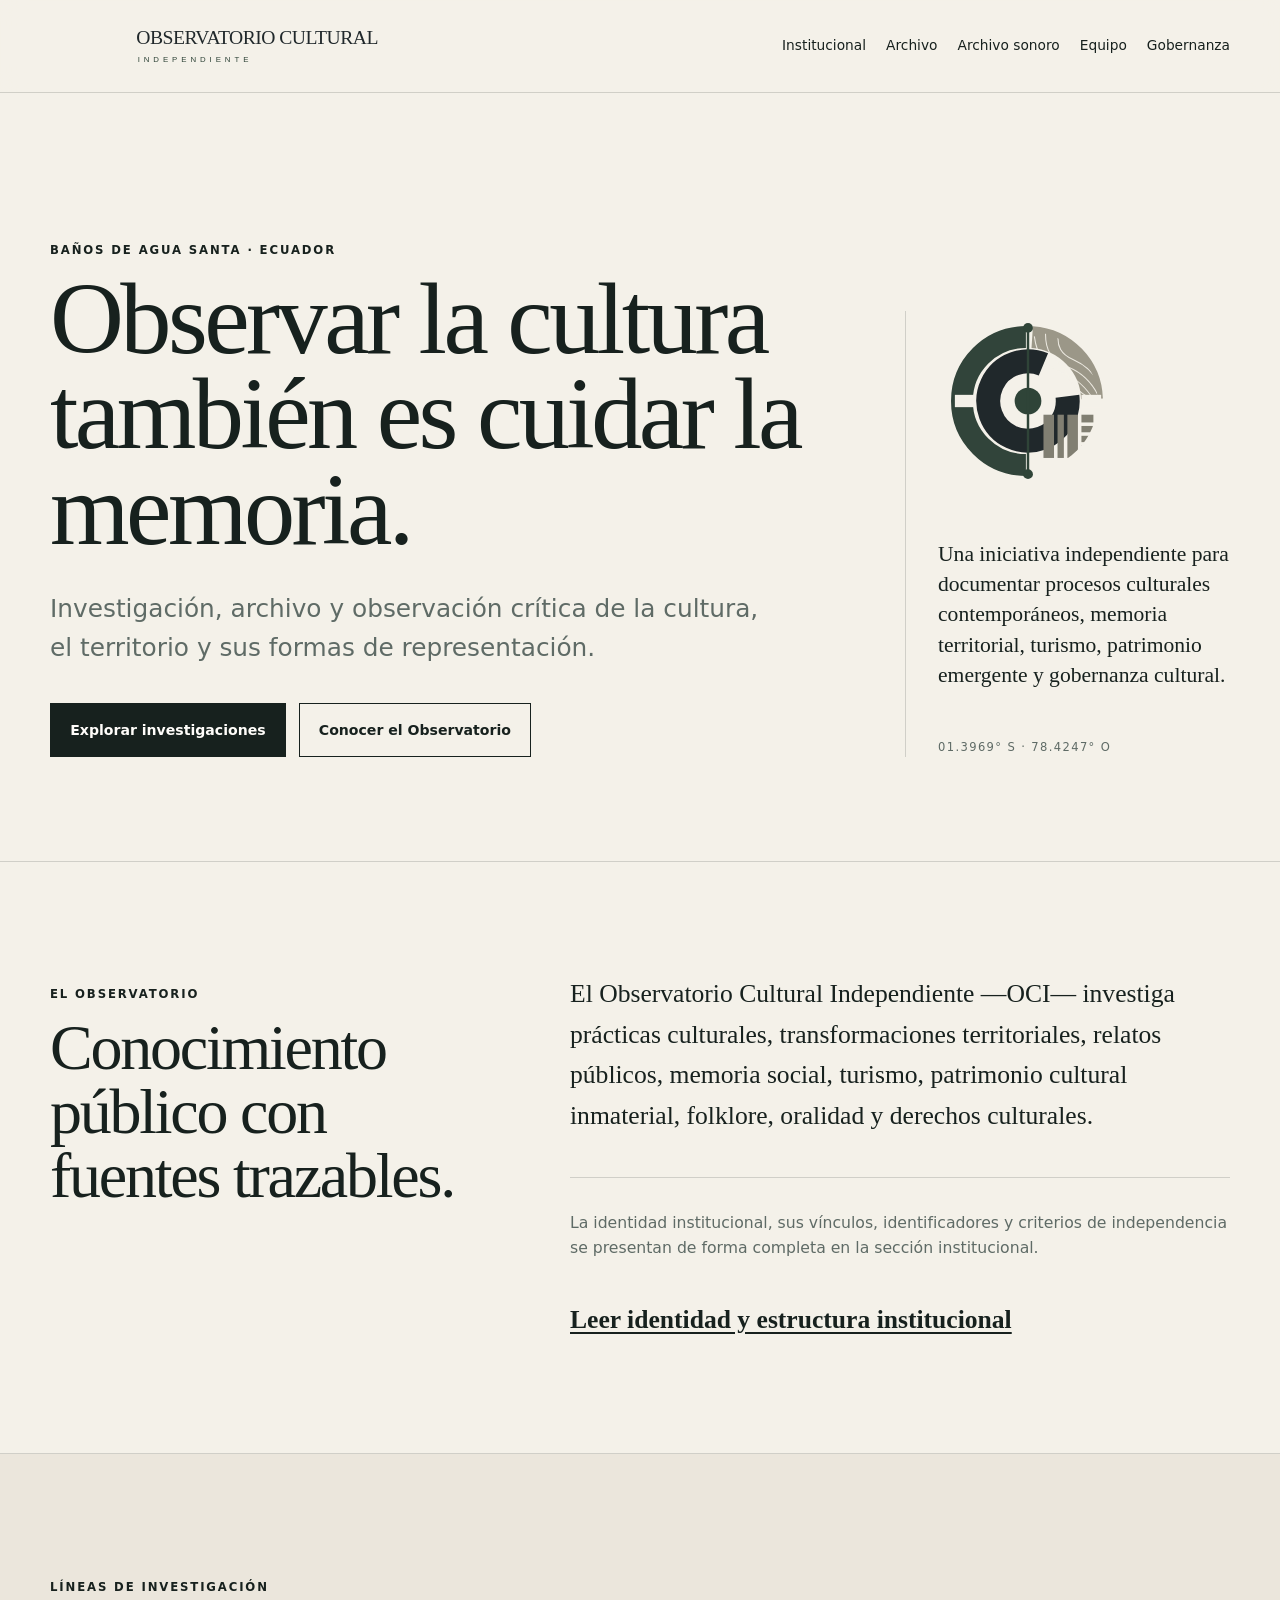
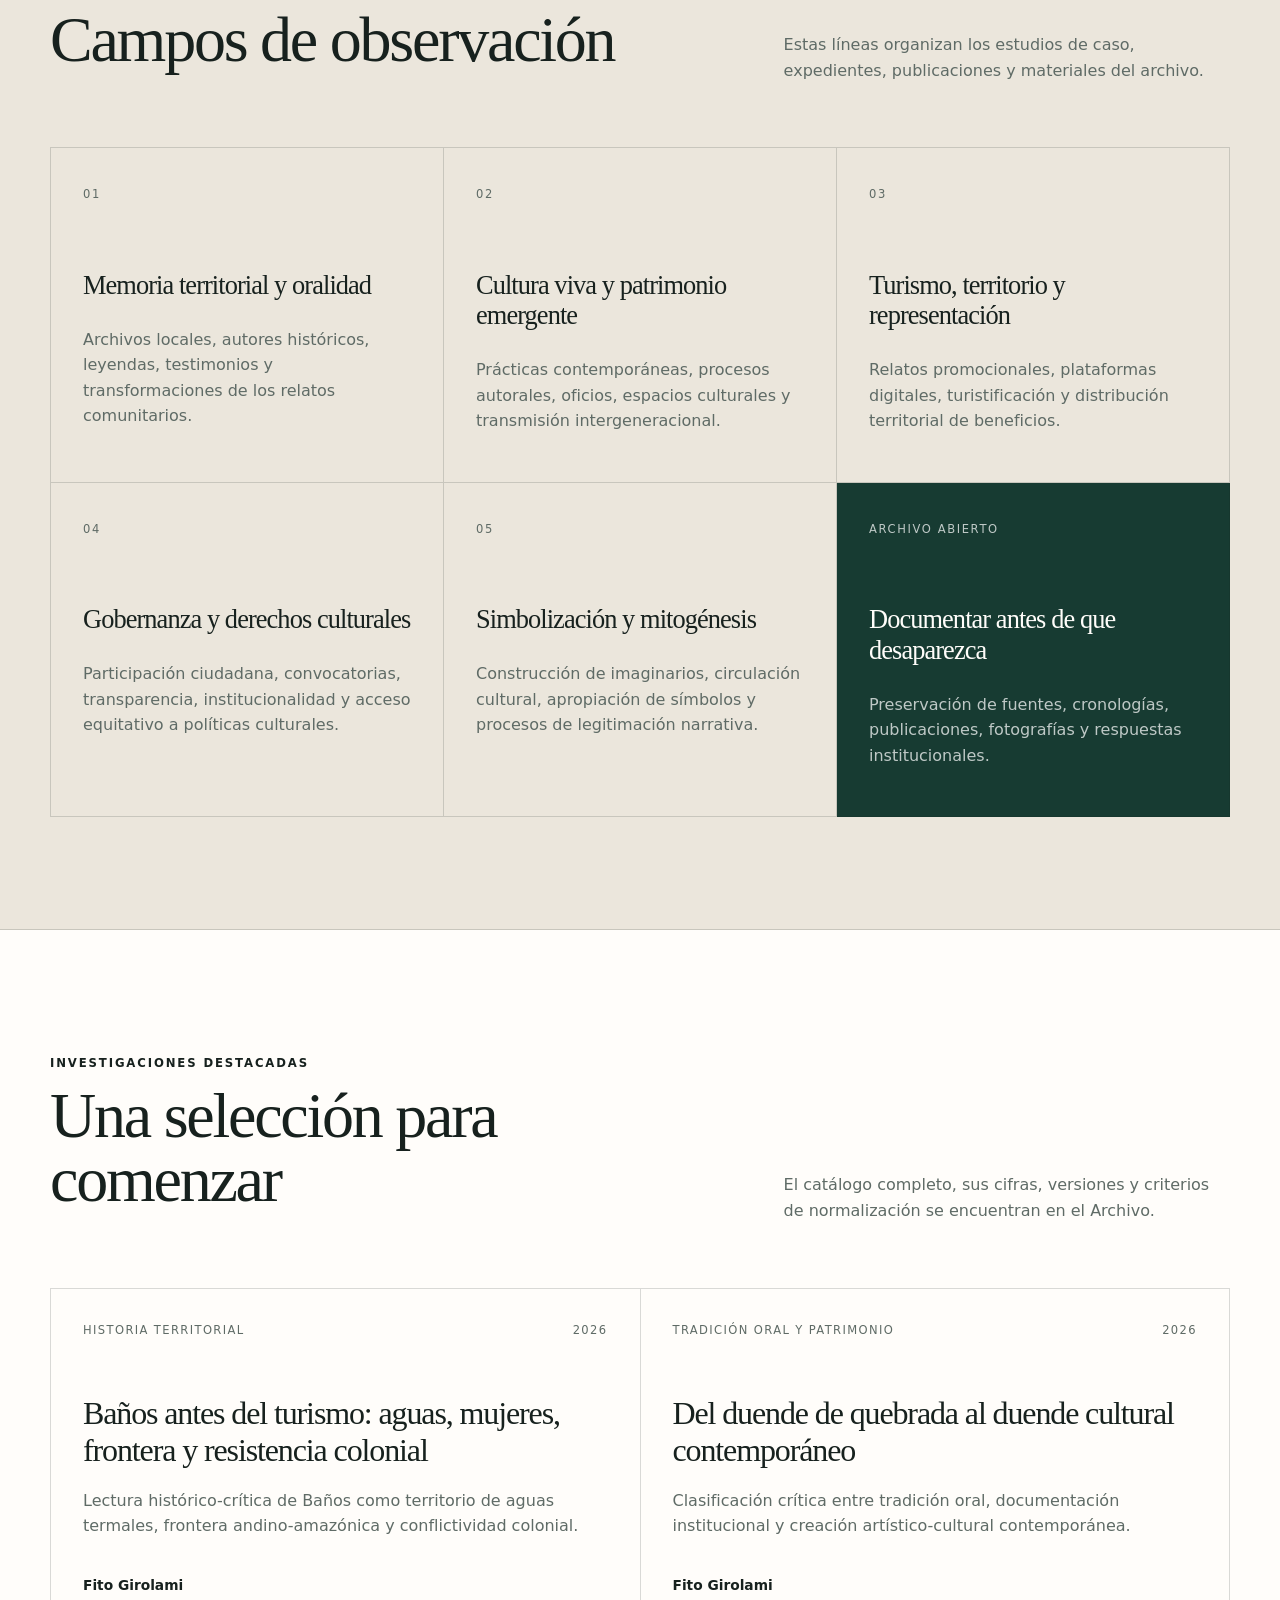
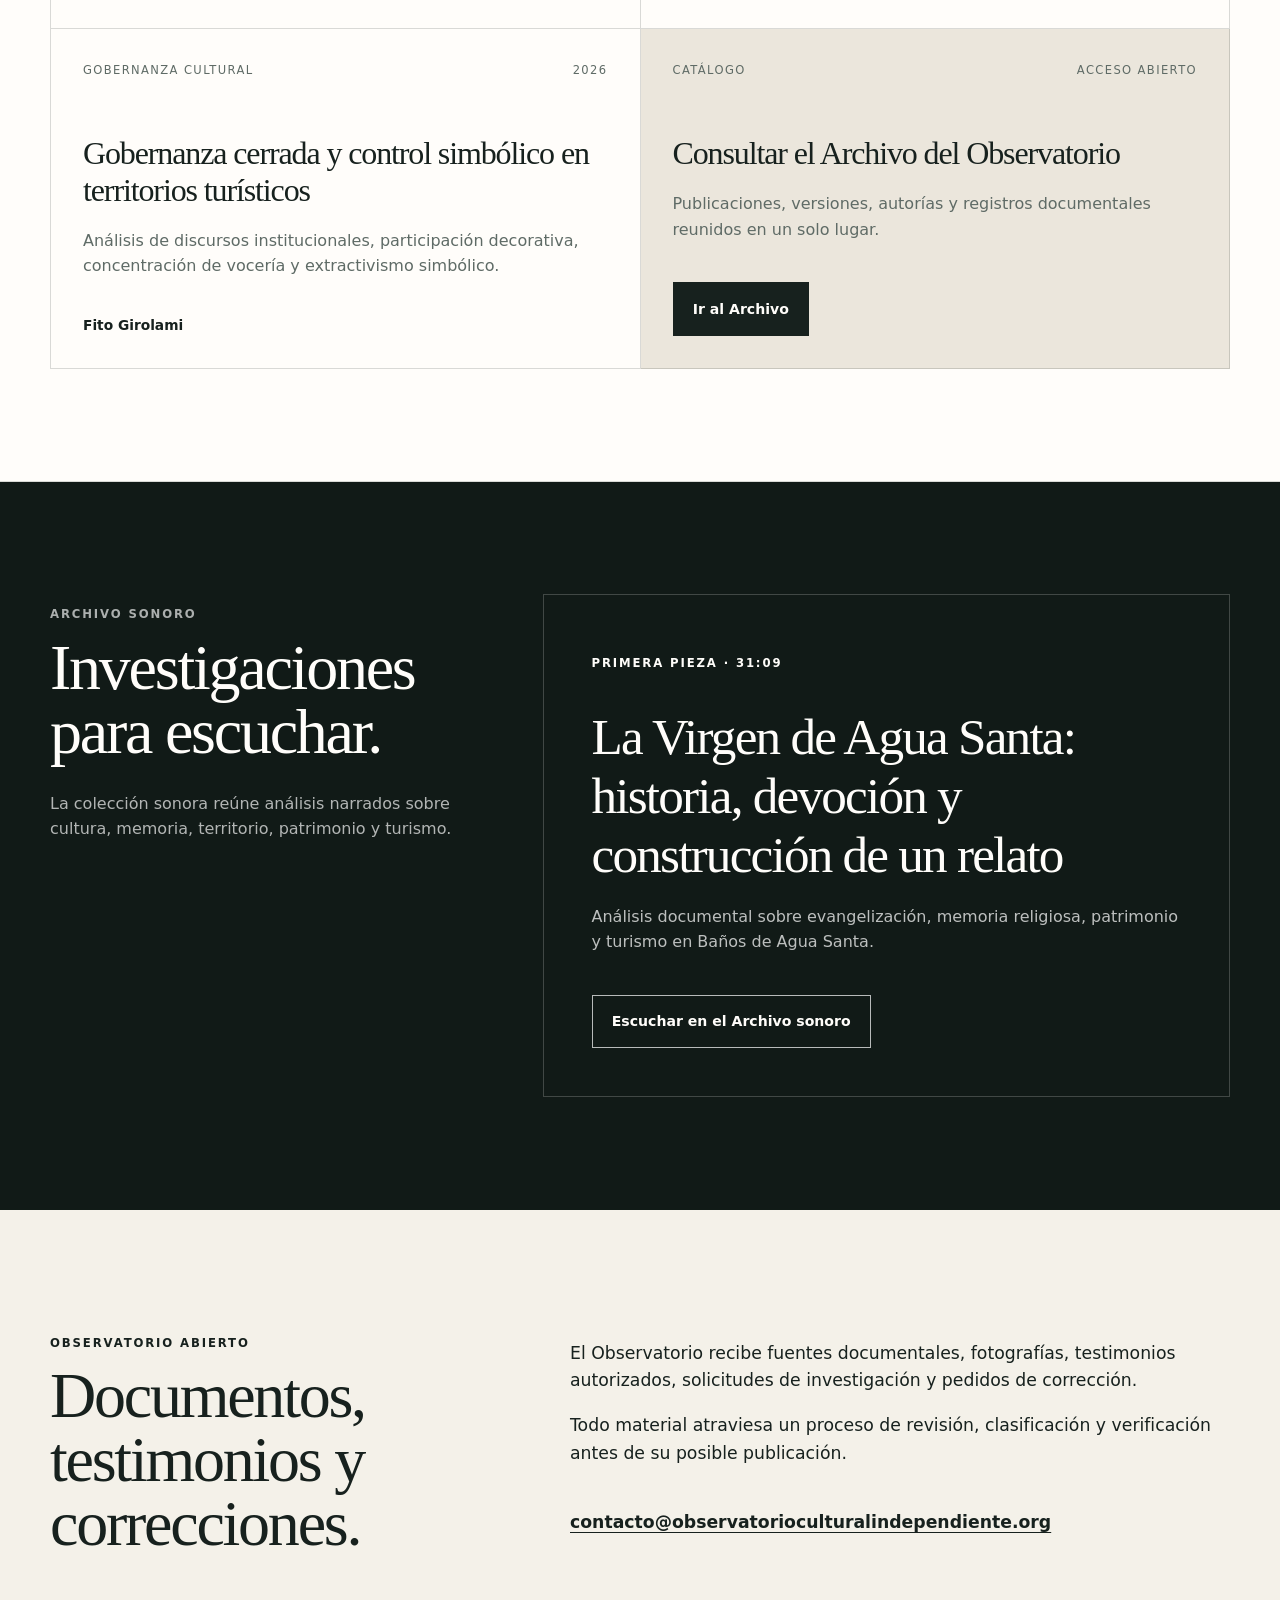
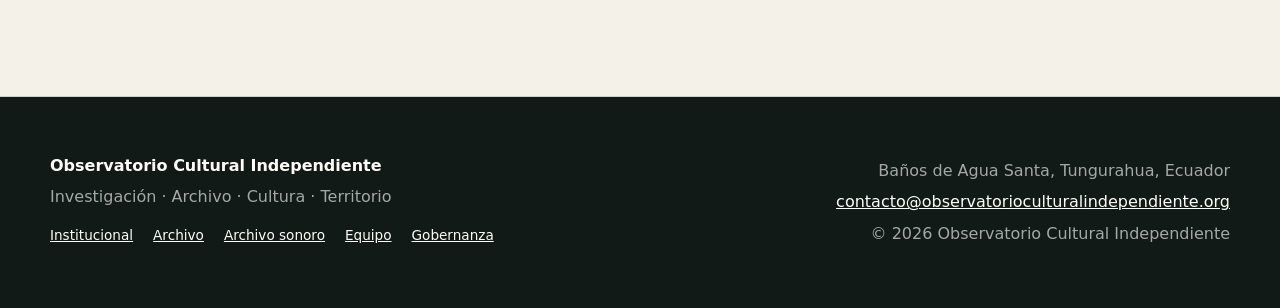
==== index.html @ 6499877e "Integrar gobernanza en la navegación" ====
<!doctype html>
<html lang="es">
<head>
  <meta charset="utf-8">
  <meta name="viewport" content="width=device-width, initial-scale=1">
  <meta name="description" content="Observatorio Cultural Independiente: investigación, archivo y análisis crítico sobre cultura, territorio, memoria, turismo y gobernanza desde Baños de Agua Santa, Ecuador.">
  <meta name="author" content="Observatorio Cultural Independiente">
  <meta name="theme-color" content="#173b32">
  <meta property="og:type" content="website">
  <meta property="og:title" content="Observatorio Cultural Independiente">
  <meta property="og:description" content="Investigación, archivo y observación crítica de la cultura, el territorio y sus formas de representación.">
  <meta property="og:url" content="https://observatorioculturalindependiente.org/">
  <link rel="canonical" href="https://observatorioculturalindependiente.org/">
  <link rel="icon" href="assets/isotipo-oci.svg" type="image/svg+xml">
  <link rel="manifest" href="site.webmanifest">
  <link rel="stylesheet" href="styles.css">
  <title>Observatorio Cultural Independiente</title>
</head>
<body>
  <a class="skip-link" href="#contenido">Saltar al contenido</a>

  <header class="site-header">
    <div class="container header-inner">
      <a class="brand" href="index.html" aria-label="Inicio del Observatorio Cultural Independiente">
        <img class="brand-lockup" src="assets/imagotipo-oci.svg" alt="Observatorio Cultural Independiente">
      </a>
      <button class="nav-toggle" type="button" aria-expanded="false" aria-controls="navegacion">Menú</button>
      <nav class="site-nav" id="navegacion" aria-label="Navegación principal">
        <a href="institucional.html">Institucional</a>
        <a href="archivo.html">Archivo</a>
        <a href="archivo-sonoro.html">Archivo sonoro</a>
        <a href="equipo.html">Equipo</a>
        <a href="gobernanza.html">Gobernanza</a>
      </nav>
    </div>
  </header>

  <main id="contenido">
    <section class="hero" id="inicio">
      <div class="container hero-grid">
        <div class="hero-copy">
          <p class="eyebrow">Baños de Agua Santa · Ecuador</p>
          <h1>Observar la cultura también es cuidar la memoria.</h1>
          <p class="hero-lead">Investigación, archivo y observación crítica de la cultura, el territorio y sus formas de representación.</p>
          <div class="hero-actions">
            <a class="button button-primary" href="archivo.html">Explorar investigaciones</a>
            <a class="button button-secondary" href="institucional.html">Conocer el Observatorio</a>
          </div>
        </div>
        <aside class="hero-panel" aria-label="Declaración institucional">
          <img class="hero-symbol" src="assets/isotipo-oci.svg" alt="" aria-hidden="true">
          <p>Una iniciativa independiente para documentar procesos culturales contemporáneos, memoria territorial, turismo, patrimonio emergente y gobernanza cultural.</p>
          <div class="coordinate">01.3969° S · 78.4247° O</div>
        </aside>
      </div>
    </section>

    <section class="section statement" id="observatorio">
      <div class="container statement-grid">
        <div>
          <p class="section-label">El Observatorio</p>
          <h2>Conocimiento público con fuentes trazables.</h2>
        </div>
        <div class="prose-large">
          <p>El Observatorio Cultural Independiente —OCI— investiga prácticas culturales, transformaciones territoriales, relatos públicos, memoria social, turismo, patrimonio cultural inmaterial, folklore, oralidad y derechos culturales.</p>
          <p class="institutional-note">La identidad institucional, sus vínculos, identificadores y criterios de independencia se presentan de forma completa en la sección institucional.</p>
          <a class="text-link" href="institucional.html">Leer identidad y estructura institucional</a>
        </div>
      </div>
    </section>

    <section class="section section-tinted" id="lineas">
      <div class="container">
        <div class="section-heading">
          <div><p class="section-label">Líneas de investigación</p><h2>Campos de observación</h2></div>
          <p>Estas líneas organizan los estudios de caso, expedientes, publicaciones y materiales del archivo.</p>
        </div>
        <div class="research-grid">
          <article class="research-card"><span>01</span><h3>Memoria territorial y oralidad</h3><p>Archivos locales, autores históricos, leyendas, testimonios y transformaciones de los relatos comunitarios.</p></article>
          <article class="research-card"><span>02</span><h3>Cultura viva y patrimonio emergente</h3><p>Prácticas contemporáneas, procesos autorales, oficios, espacios culturales y transmisión intergeneracional.</p></article>
          <article class="research-card"><span>03</span><h3>Turismo, territorio y representación</h3><p>Relatos promocionales, plataformas digitales, turistificación y distribución territorial de beneficios.</p></article>
          <article class="research-card"><span>04</span><h3>Gobernanza y derechos culturales</h3><p>Participación ciudadana, convocatorias, transparencia, institucionalidad y acceso equitativo a políticas culturales.</p></article>
          <article class="research-card"><span>05</span><h3>Simbolización y mitogénesis</h3><p>Construcción de imaginarios, circulación cultural, apropiación de símbolos y procesos de legitimación narrativa.</p></article>
          <article class="research-card research-card-accent"><span>Archivo abierto</span><h3>Documentar antes de que desaparezca</h3><p>Preservación de fuentes, cronologías, publicaciones, fotografías y respuestas institucionales.</p></article>
        </div>
      </div>
    </section>

    <section class="section publications" id="destacadas">
      <div class="container">
        <div class="section-heading">
          <div><p class="section-label">Investigaciones destacadas</p><h2>Una selección para comenzar</h2></div>
          <p>El catálogo completo, sus cifras, versiones y criterios de normalización se encuentran en el Archivo.</p>
        </div>
        <div class="publication-grid">
          <article class="publication-card"><div class="publication-meta"><span>Historia territorial</span><time datetime="2026-06-27">2026</time></div><h3>Baños antes del turismo: aguas, mujeres, frontera y resistencia colonial</h3><p>Lectura histórico-crítica de Baños como territorio de aguas termales, frontera andino-amazónica y conflictividad colonial.</p><div class="publication-authors">Fito Girolami</div></article>
          <article class="publication-card"><div class="publication-meta"><span>Tradición oral y patrimonio</span><time datetime="2026-06-26">2026</time></div><h3>Del duende de quebrada al duende cultural contemporáneo</h3><p>Clasificación crítica entre tradición oral, documentación institucional y creación artístico-cultural contemporánea.</p><div class="publication-authors">Fito Girolami</div></article>
          <article class="publication-card"><div class="publication-meta"><span>Gobernanza cultural</span><time datetime="2026-06-04">2026</time></div><h3>Gobernanza cerrada y control simbólico en territorios turísticos</h3><p>Análisis de discursos institucionales, participación decorativa, concentración de vocería y extractivismo simbólico.</p><div class="publication-authors">Fito Girolami</div></article>
          <article class="publication-card publication-card-link"><div class="publication-meta"><span>Catálogo</span><span>Acceso abierto</span></div><h3>Consultar el Archivo del Observatorio</h3><p>Publicaciones, versiones, autorías y registros documentales reunidos en un solo lugar.</p><a class="button button-primary" href="archivo.html">Ir al Archivo</a></article>
        </div>
      </div>
    </section>

    <section class="section audio-preview" id="archivo-sonoro">
      <div class="container audio-preview-grid">
        <div>
          <p class="section-label section-label-light">Archivo sonoro</p>
          <h2>Investigaciones para escuchar.</h2>
          <p>La colección sonora reúne análisis narrados sobre cultura, memoria, territorio, patrimonio y turismo.</p>
        </div>
        <article class="audio-preview-card">
          <p class="eyebrow">Primera pieza · 31:09</p>
          <h3>La Virgen de Agua Santa: historia, devoción y construcción de un relato</h3>
          <p>Análisis documental sobre evangelización, memoria religiosa, patrimonio y turismo en Baños de Agua Santa.</p>
          <a class="button button-light" href="archivo-sonoro.html">Escuchar en el Archivo sonoro</a>
        </article>
      </div>
    </section>

    <section class="section contact" id="contacto">
      <div class="container contact-grid">
        <div><p class="section-label">Observatorio abierto</p><h2>Documentos, testimonios y correcciones.</h2></div>
        <div class="contact-copy">
          <p>El Observatorio recibe fuentes documentales, fotografías, testimonios autorizados, solicitudes de investigación y pedidos de corrección.</p>
          <p>Todo material atraviesa un proceso de revisión, clasificación y verificación antes de su posible publicación.</p>
          <a class="text-link" href="mailto:contacto@observatorioculturalindependiente.org">contacto@observatorioculturalindependiente.org</a>
        </div>
      </div>
    </section>
  </main>

  <footer class="site-footer">
    <div class="container footer-grid">
      <div><strong>Observatorio Cultural Independiente</strong><p>Investigación · Archivo · Cultura · Territorio</p><div class="footer-links"><a href="institucional.html">Institucional</a><a href="archivo.html">Archivo</a><a href="archivo-sonoro.html">Archivo sonoro</a><a href="equipo.html">Equipo</a><a href="gobernanza.html">Gobernanza</a></div></div>
      <div><p>Baños de Agua Santa, Tungurahua, Ecuador</p><a href="mailto:contacto@observatorioculturalindependiente.org">contacto@observatorioculturalindependiente.org</a><p>© <span id="year">2026</span> Observatorio Cultural Independiente</p></div>
    </div>
  </footer>
  <script src="site.js"></script>
</body>
</html>
---- styles.css ----
:root {
  --ink: #17211e;
  --muted: #5f6b66;
  --paper: #f4f1e9;
  --paper-strong: #ebe6dc;
  --white: #fffdfa;
  --green: #173b32;
  --green-mid: #31443a;
  --green-light: #d8e4de;
  --stone: #9b9788;
  --line: rgba(23, 33, 30, 0.16);
  --max: 1180px;
}

* { box-sizing: border-box; }
html { scroll-behavior: smooth; }
body {
  margin: 0;
  font-family: Inter, ui-sans-serif, system-ui, -apple-system, BlinkMacSystemFont, "Segoe UI", sans-serif;
  color: var(--ink);
  background: var(--paper);
  line-height: 1.6;
}
a { color: inherit; }
img { max-width: 100%; }
button { font: inherit; }
.container { width: min(calc(100% - 2.5rem), var(--max)); margin: 0 auto; }
.skip-link { position: absolute; left: -999px; top: 0; background: var(--ink); color: white; padding: .7rem 1rem; z-index: 999; }
.skip-link:focus { left: 1rem; top: 1rem; }

.site-header {
  position: sticky;
  top: 0;
  z-index: 20;
  border-bottom: 1px solid var(--line);
  background: rgba(244, 241, 233, .96);
  backdrop-filter: blur(12px);
}
.header-inner { min-height: 92px; display: flex; align-items: center; justify-content: space-between; gap: 2rem; position: relative; }
.brand { display: inline-flex; align-items: center; text-decoration: none; flex: 0 1 335px; }
.brand-lockup { display: block; width: 100%; height: auto; }
.site-nav { display: flex; align-items: center; gap: 1.25rem; font-size: .86rem; }
.site-nav a { text-decoration: none; border-bottom: 1px solid transparent; white-space: nowrap; }
.site-nav a:hover, .site-nav a:focus, .site-nav a[aria-current="page"] { border-color: currentColor; }
.nav-toggle { display: none; padding: .55rem .75rem; border: 1px solid var(--line); background: transparent; color: var(--ink); font-size: .8rem; font-weight: 700; text-transform: uppercase; letter-spacing: .1em; }

.hero { padding: 8.5rem 0 6.5rem; border-bottom: 1px solid var(--line); }
.hero-grid { display: grid; grid-template-columns: minmax(0, 1.55fr) minmax(280px, .65fr); gap: 5rem; align-items: end; }
.eyebrow, .section-label { text-transform: uppercase; letter-spacing: .16em; font-size: .73rem; font-weight: 700; }
h1, h2, h3 { font-family: Georgia, "Times New Roman", serif; font-weight: 500; letter-spacing: -.035em; margin-top: 0; }
h1 { font-size: clamp(3.4rem, 8vw, 7.6rem); line-height: .93; max-width: 920px; margin-bottom: 2rem; }
h2 { font-size: clamp(2.5rem, 5vw, 4.9rem); line-height: 1; margin-bottom: 1.7rem; }
h3 { font-size: 1.65rem; line-height: 1.15; }
.hero-lead { max-width: 720px; font-size: clamp(1.2rem, 2vw, 1.55rem); color: var(--muted); }
.hero-actions { margin-top: 2.2rem; display: flex; flex-wrap: wrap; gap: .8rem; }
.button { display: inline-flex; justify-content: center; align-items: center; padding: .9rem 1.2rem; border: 1px solid var(--ink); text-decoration: none; font-weight: 700; font-size: .88rem; }
.button-primary { background: var(--ink); color: var(--white); }
.button-secondary { background: transparent; }
.button-light { border-color: rgba(255,255,255,.7); color: var(--white); background: transparent; }
.button-light:hover, .button-light:focus { background: var(--white); color: var(--ink); }
.hero-panel { border-left: 1px solid var(--line); padding-left: 2rem; }
.hero-symbol { display: block; width: min(180px, 65%); height: auto; margin: 0 0 3rem; }
.hero-panel p { font-family: Georgia, "Times New Roman", serif; font-size: 1.35rem; line-height: 1.4; }
.coordinate { margin-top: 3rem; font-size: .72rem; letter-spacing: .12em; color: var(--muted); }

.page-hero { padding: 7rem 0 5rem; border-bottom: 1px solid var(--line); }
.page-hero-grid { display: grid; grid-template-columns: 1.35fr .65fr; gap: 5rem; align-items: end; }
.page-hero h1 { font-size: clamp(3rem, 6.5vw, 6rem); }
.page-intro { font-family: Georgia, "Times New Roman", serif; font-size: clamp(1.2rem, 2vw, 1.5rem); color: var(--muted); margin: 0; }
.page-hero-dark { background: var(--green); color: var(--white); }
.page-hero-dark .page-intro { color: rgba(255,255,255,.7); }

.section { padding: 7rem 0; border-bottom: 1px solid var(--line); }
.section-tinted { background: var(--paper-strong); }
.statement-grid, .contact-grid { display: grid; grid-template-columns: .8fr 1.2fr; gap: 5rem; }
.prose-large { font-family: Georgia, "Times New Roman", serif; font-size: clamp(1.3rem, 2vw, 1.65rem); }
.prose-large p:first-child { margin-top: 0; }
.institutional-note { margin-top: 2.5rem; padding-top: 2rem; border-top: 1px solid var(--line); font-family: Inter, ui-sans-serif, system-ui, sans-serif; font-size: .98rem; color: var(--muted); }
.section-heading { display: grid; grid-template-columns: 1.2fr .8fr; gap: 4rem; align-items: end; margin-bottom: 3rem; }
.section-heading > p { color: var(--muted); max-width: 480px; }

.research-grid, .institution-grid { display: grid; grid-template-columns: repeat(3, 1fr); border-top: 1px solid var(--line); border-left: 1px solid var(--line); }
.research-card, .institution-card { min-height: 300px; padding: 2rem; border-right: 1px solid var(--line); border-bottom: 1px solid var(--line); }
.research-card > span, .institution-card > span { font-size: .72rem; letter-spacing: .14em; text-transform: uppercase; color: var(--muted); }
.research-card h3, .institution-card h3 { margin-top: 4rem; }
.research-card p, .institution-card p { color: var(--muted); }
.research-card-accent { background: var(--green); color: var(--white); }
.research-card-accent p, .research-card-accent > span { color: rgba(255,255,255,.72); }
.institution-grid-compact .institution-card { min-height: 260px; }
.inline-link { display: inline-block; margin-top: 1rem; font-size: .85rem; font-weight: 700; text-underline-offset: .25rem; }

.publications { background: var(--white); }
.archive-summary { display: grid; grid-template-columns: repeat(3, 1fr); border-top: 1px solid var(--line); border-left: 1px solid var(--line); margin-bottom: 3rem; }
.archive-summary div { min-height: 130px; padding: 1.6rem; border-right: 1px solid var(--line); border-bottom: 1px solid var(--line); display: flex; flex-direction: column; justify-content: space-between; }
.archive-summary strong { font-family: Georgia, "Times New Roman", serif; font-size: clamp(1.8rem, 3vw, 2.8rem); font-weight: 500; line-height: 1; }
.archive-summary span { color: var(--muted); font-size: .82rem; letter-spacing: .08em; text-transform: uppercase; }
.publication-grid { display: grid; grid-template-columns: repeat(2, 1fr); border-top: 1px solid var(--line); border-left: 1px solid var(--line); }
.publication-card { min-height: 340px; padding: 2rem; border-right: 1px solid var(--line); border-bottom: 1px solid var(--line); display: flex; flex-direction: column; }
.publication-meta { display: flex; justify-content: space-between; gap: 1rem; color: var(--muted); font-size: .72rem; letter-spacing: .12em; text-transform: uppercase; }
.publication-card h3 { margin: 3.5rem 0 1.2rem; font-size: clamp(1.55rem, 2.5vw, 2rem); }
.publication-card p { color: var(--muted); margin: 0; }
.publication-authors { margin-top: auto; padding-top: 2rem; font-size: .86rem; font-weight: 700; }
.publication-card-link { background: var(--paper-strong); }
.publication-card-link .button { align-self: flex-start; margin-top: auto; }
.archive-action { margin-top: 3rem; padding: 2.5rem; display: grid; grid-template-columns: 1fr auto; gap: 3rem; align-items: center; background: var(--paper-strong); border: 1px solid var(--line); }
.archive-action-top { margin-top: 0; }
.archive-action h3 { margin-bottom: .7rem; }
.archive-action p { margin-bottom: 0; color: var(--muted); }

.audio-preview { background: #111a17; color: var(--white); }
.audio-preview-grid { display: grid; grid-template-columns: .75fr 1.25fr; gap: 5rem; align-items: start; }
.audio-preview-grid > div > p:not(.section-label) { color: rgba(255,255,255,.68); max-width: 470px; }
.audio-preview-card { border: 1px solid rgba(255,255,255,.2); padding: clamp(1.8rem, 4vw, 3rem); }
.audio-preview-card h3 { margin: 2.2rem 0 1.2rem; font-size: clamp(2rem, 4vw, 3.5rem); }
.audio-preview-card > p:not(.eyebrow) { color: rgba(255,255,255,.72); max-width: 760px; }
.audio-preview-card .button { margin-top: 1.5rem; }

.audio-page-section { background: var(--paper); }
.audio-feature-grid { display: grid; grid-template-columns: .72fr 1.28fr; gap: 5rem; align-items: start; }
.audio-feature-copy { position: sticky; top: 130px; }
.audio-feature-copy > p:not(.section-label) { max-width: 430px; color: var(--muted); font-size: 1.08rem; }
.audio-card { padding: clamp(1.6rem, 4vw, 3rem); background: var(--white); color: var(--ink); border: 1px solid var(--line); }
.audio-kicker { display: flex; justify-content: space-between; gap: 1rem; color: var(--muted); font-size: .72rem; font-weight: 700; letter-spacing: .12em; text-transform: uppercase; }
.audio-card h3 { margin: 2.7rem 0 1.2rem; font-size: clamp(2rem, 4vw, 3.5rem); line-height: 1.02; }
.audio-card > p:not(.audio-editorial-note):not(.audio-restriction) { max-width: 760px; color: var(--muted); }
.audio-player { display: block; width: 100%; margin: 2.2rem 0; accent-color: var(--green); }
.audio-meta { display: grid; grid-template-columns: .65fr 1fr 1.35fr; border-top: 1px solid var(--line); border-left: 1px solid var(--line); }
.audio-meta span { min-height: 105px; padding: 1rem; border-right: 1px solid var(--line); border-bottom: 1px solid var(--line); color: var(--muted); font-size: .84rem; }
.audio-meta strong { display: block; margin-bottom: 1.2rem; color: var(--ink); font-size: .7rem; letter-spacing: .1em; text-transform: uppercase; }
.audio-editorial-note { margin: 1.7rem 0 0; padding-top: 1.5rem; border-top: 1px solid var(--line); color: var(--muted); font-size: .9rem; }
.audio-restriction { margin: 1rem 0 0; color: var(--muted); font-size: .82rem; }

.identifier-grid { display: grid; grid-template-columns: 1fr 1fr; border-top: 1px solid var(--line); border-left: 1px solid var(--line); }
.identifier-card { min-height: 280px; padding: 2rem; border-right: 1px solid var(--line); border-bottom: 1px solid var(--line); background: var(--white); }
.identifier-card-primary { background: var(--green); color: var(--white); }
.identifier-card h3 { margin: 3rem 0 1rem; }
.identifier-card p:not(.eyebrow) { color: var(--muted); }
.identifier-card-primary p:not(.eyebrow) { color: rgba(255,255,255,.7); }
.identifier-card a { display: inline-block; margin-top: 1rem; font-weight: 700; text-underline-offset: .25rem; }

.team-grid { display: grid; grid-template-columns: 1.2fr .8fr; border-top: 1px solid var(--line); border-left: 1px solid var(--line); }
.person-card { padding: 2.5rem; border-right: 1px solid var(--line); border-bottom: 1px solid var(--line); background: var(--white); }
.person-card-lead { background: var(--green); color: var(--white); }
.person-card h2 { font-size: clamp(2.6rem, 5vw, 4.5rem); margin: 2.5rem 0 1rem; }
.person-card p { color: var(--muted); }
.person-card-lead p { color: rgba(255,255,255,.76); }
.person-role { font-weight: 700; font-size: 1.05rem; }
.profile-links { display: flex; flex-wrap: wrap; gap: 1rem; margin-top: 2rem; }
.profile-links a { font-weight: 700; text-underline-offset: .25rem; }

.methodology { background: var(--green); color: var(--white); }
.methodology-grid { display: grid; grid-template-columns: .9fr 1.1fr; gap: 5rem; }
.section-label-light { color: rgba(255,255,255,.65); }
.methodology-intro { max-width: 500px; color: rgba(255,255,255,.7); }
.principles-list { list-style: none; margin: 0; padding: 0; border-top: 1px solid rgba(255,255,255,.18); }
.principles-list li { display: grid; grid-template-columns: .7fr 1.3fr; gap: 2rem; padding: 1.35rem 0; border-bottom: 1px solid rgba(255,255,255,.18); }
.principles-list span { color: rgba(255,255,255,.7); }
.principle-grid { display: grid; grid-template-columns: repeat(3, 1fr); border-top: 1px solid var(--line); border-left: 1px solid var(--line); }
.principle-grid article { min-height: 270px; padding: 2rem; border-right: 1px solid var(--line); border-bottom: 1px solid var(--line); }
.principle-grid article > strong { font-size: .75rem; color: var(--muted); letter-spacing: .14em; }
.principle-grid h3 { margin-top: 3rem; }
.principle-grid p { color: var(--muted); }

.evidence-grid { display: grid; grid-template-columns: repeat(5, 1fr); border-top: 1px solid var(--line); border-left: 1px solid var(--line); }
.evidence-grid div { padding: 1.5rem; min-height: 170px; border-right: 1px solid var(--line); border-bottom: 1px solid var(--line); }
.evidence-grid strong { display: block; font-family: Georgia, "Times New Roman", serif; font-size: 1.35rem; margin-bottom: 2rem; }
.evidence-grid span { display: block; color: var(--muted); font-size: .9rem; }
.policy-list { border-top: 1px solid var(--line); }
.policy-list div { display: grid; grid-template-columns: .7fr 1.3fr; gap: 2rem; padding: 1.25rem 0; border-bottom: 1px solid var(--line); }
.policy-list span { color: var(--muted); }
.contact-copy { font-size: 1.08rem; }
.text-link { display: inline-block; margin-top: 1.5rem; font-weight: 700; text-underline-offset: .25rem; overflow-wrap: anywhere; }

.site-footer { background: #111a17; color: var(--white); padding: 3.5rem 0; }
.footer-grid { display: grid; grid-template-columns: 1fr 1fr; gap: 3rem; }
.footer-grid > div:last-child { text-align: right; }
.site-footer p { margin: .35rem 0; color: rgba(255,255,255,.62); }
.site-footer a { color: var(--white); overflow-wrap: anywhere; }
.footer-links { display: flex; flex-wrap: wrap; gap: .85rem 1.25rem; margin-top: 1rem; }
.footer-links a { font-size: .85rem; }

@media (max-width: 1100px) {
  .brand { flex-basis: 285px; }
  .site-nav { gap: .85rem; font-size: .78rem; }
}

@media (max-width: 920px) {
  .nav-toggle { display: inline-flex; }
  .site-nav { display: none; position: absolute; top: calc(100% + 1px); left: 0; right: 0; padding: 1rem 1.25rem 1.3rem; background: var(--paper); border-bottom: 1px solid var(--line); flex-direction: column; align-items: flex-start; gap: .75rem; }
  .site-nav.is-open { display: flex; }
  .brand { flex-basis: 300px; }
  .hero { padding-top: 5.5rem; }
  .hero-grid, .page-hero-grid, .statement-grid, .section-heading, .methodology-grid, .contact-grid, .archive-action, .audio-feature-grid, .audio-preview-grid { grid-template-columns: 1fr; gap: 2.5rem; }
  .hero-panel { border-left: 0; border-top: 1px solid var(--line); padding: 2rem 0 0; }
  .hero-symbol { width: 135px; margin-bottom: 1.5rem; }
  .research-grid, .institution-grid, .publication-grid, .principle-grid { grid-template-columns: repeat(2, 1fr); }
  .evidence-grid { grid-template-columns: repeat(2, 1fr); }
  .archive-action .button { justify-self: start; }
  .team-grid { grid-template-columns: 1fr; }
  .audio-feature-copy { position: static; }
}

@media (max-width: 620px) {
  .container { width: min(calc(100% - 1.4rem), var(--max)); }
  .header-inner { min-height: 76px; gap: .75rem; }
  .brand { flex-basis: 235px; }
  h1 { font-size: clamp(3rem, 16vw, 4.7rem); }
  .page-hero h1 { font-size: clamp(2.8rem, 14vw, 4.4rem); }
  .hero, .section, .page-hero { padding: 4.5rem 0; }
  .research-grid, .institution-grid, .publication-grid, .archive-summary, .evidence-grid, .principle-grid, .identifier-grid, .audio-meta { grid-template-columns: 1fr; }
  .research-card, .institution-card, .publication-card, .principle-grid article { min-height: auto; }
  .research-card h3, .institution-card h3 { margin-top: 2.7rem; }
  .publication-card h3 { margin-top: 2.3rem; }
  .archive-action { padding: 1.3rem; }
  .audio-kicker { flex-direction: column; gap: .35rem; }
  .audio-meta span { min-height: auto; }
  .principles-list li, .policy-list div { grid-template-columns: 1fr; gap: .35rem; }
  .footer-grid { grid-template-columns: 1fr; }
  .footer-grid > div:last-child { text-align: left; }
}
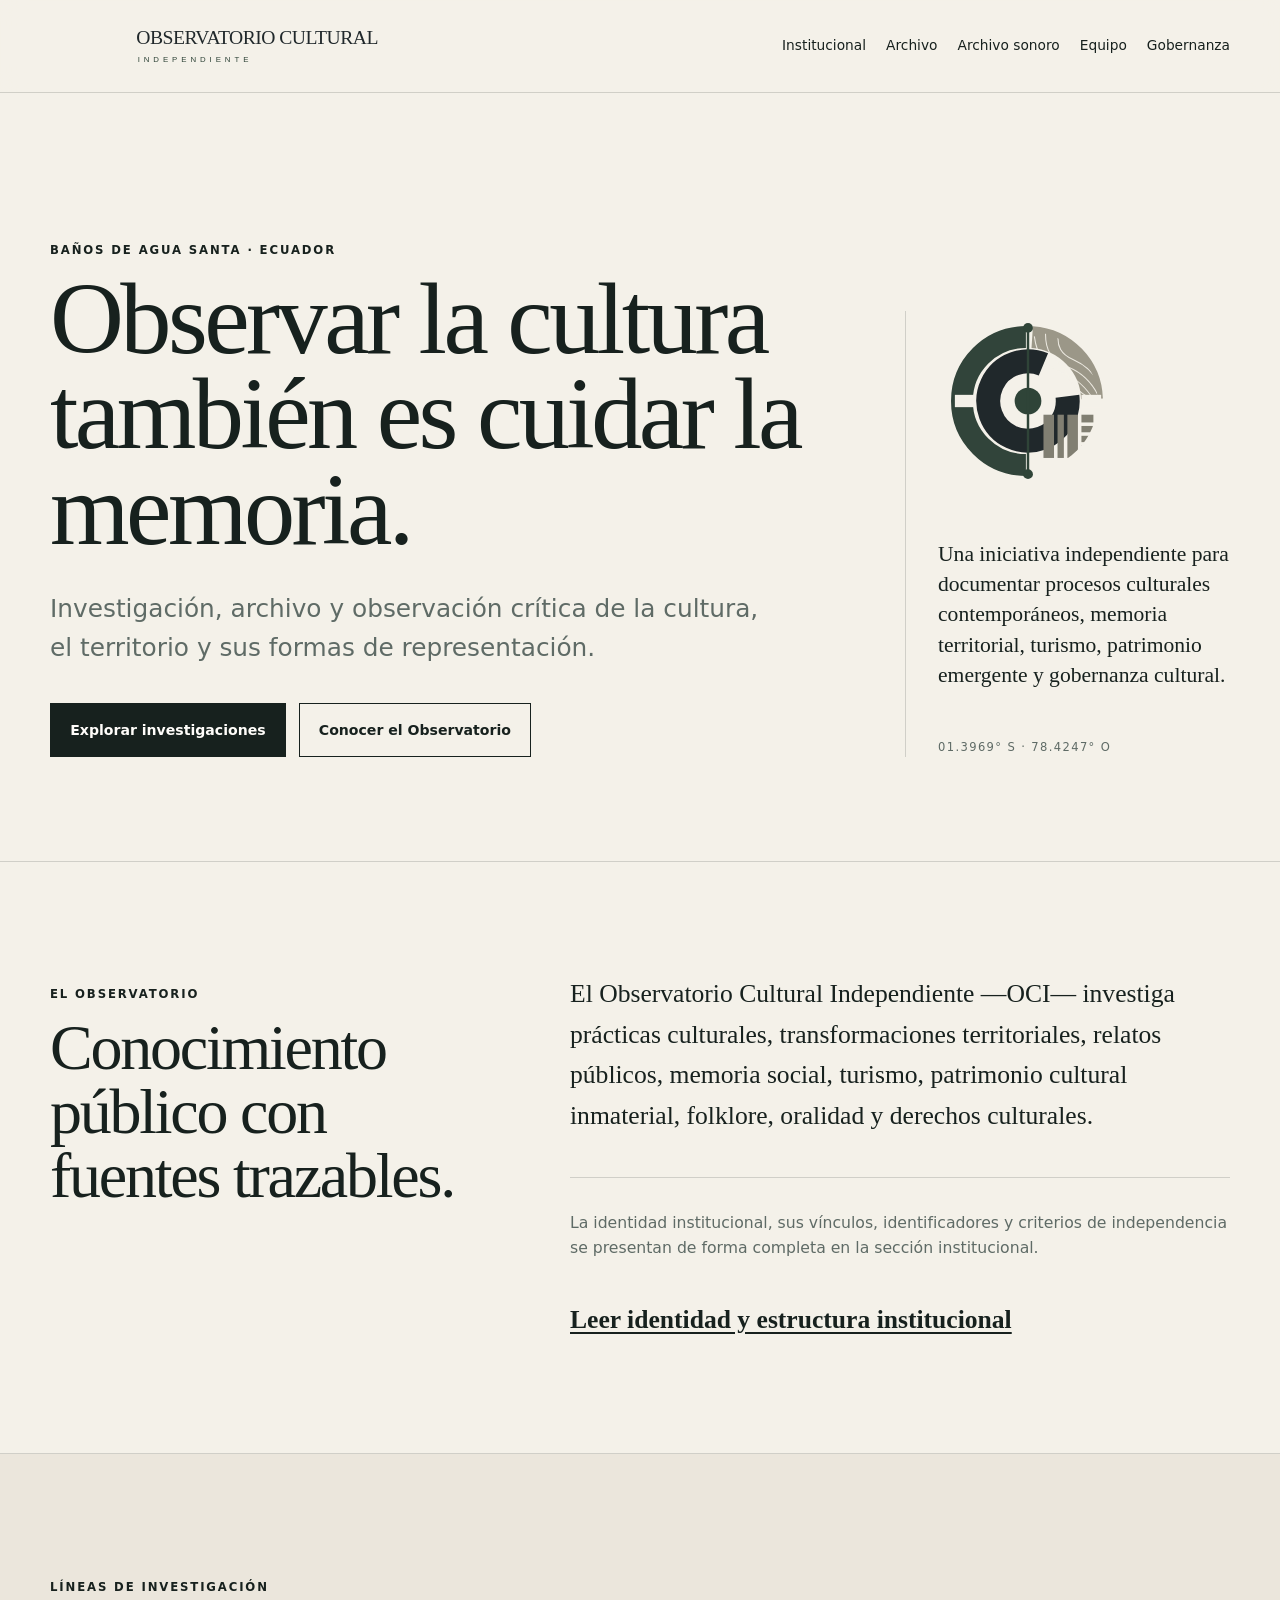
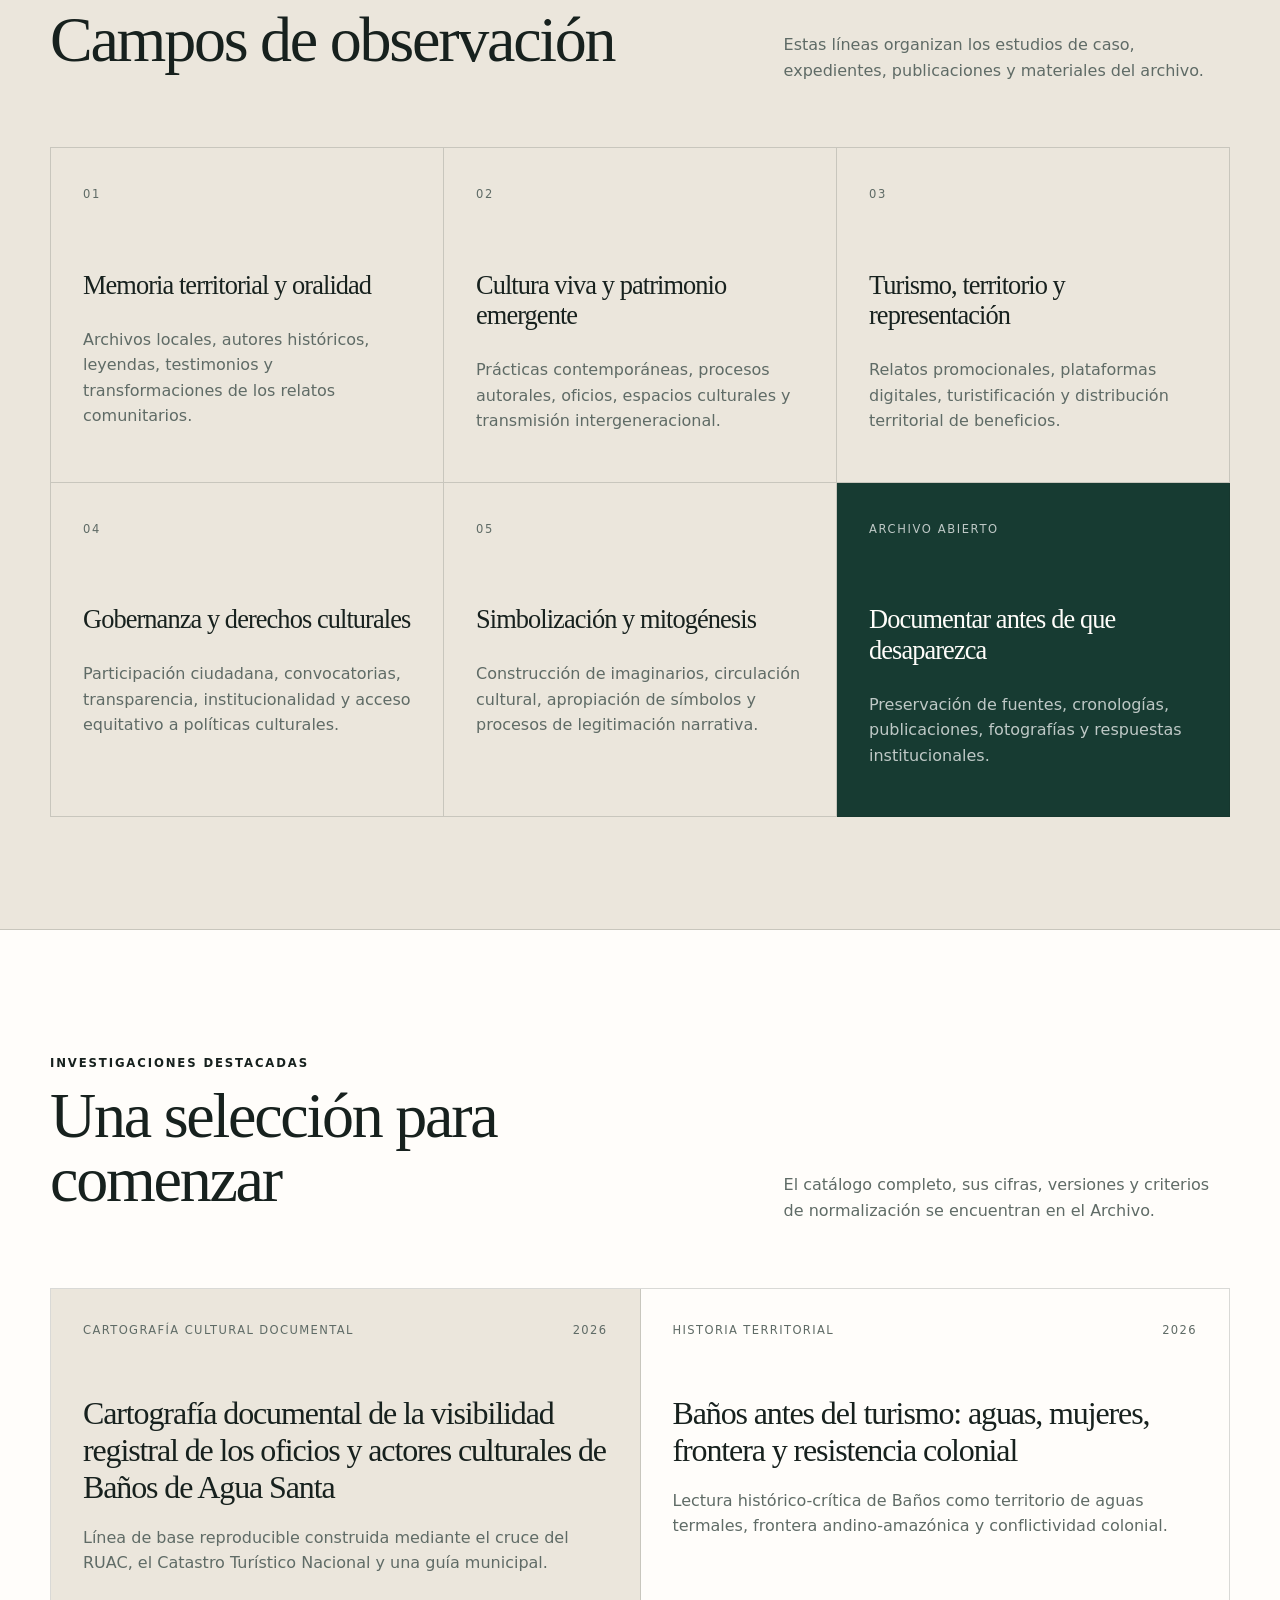
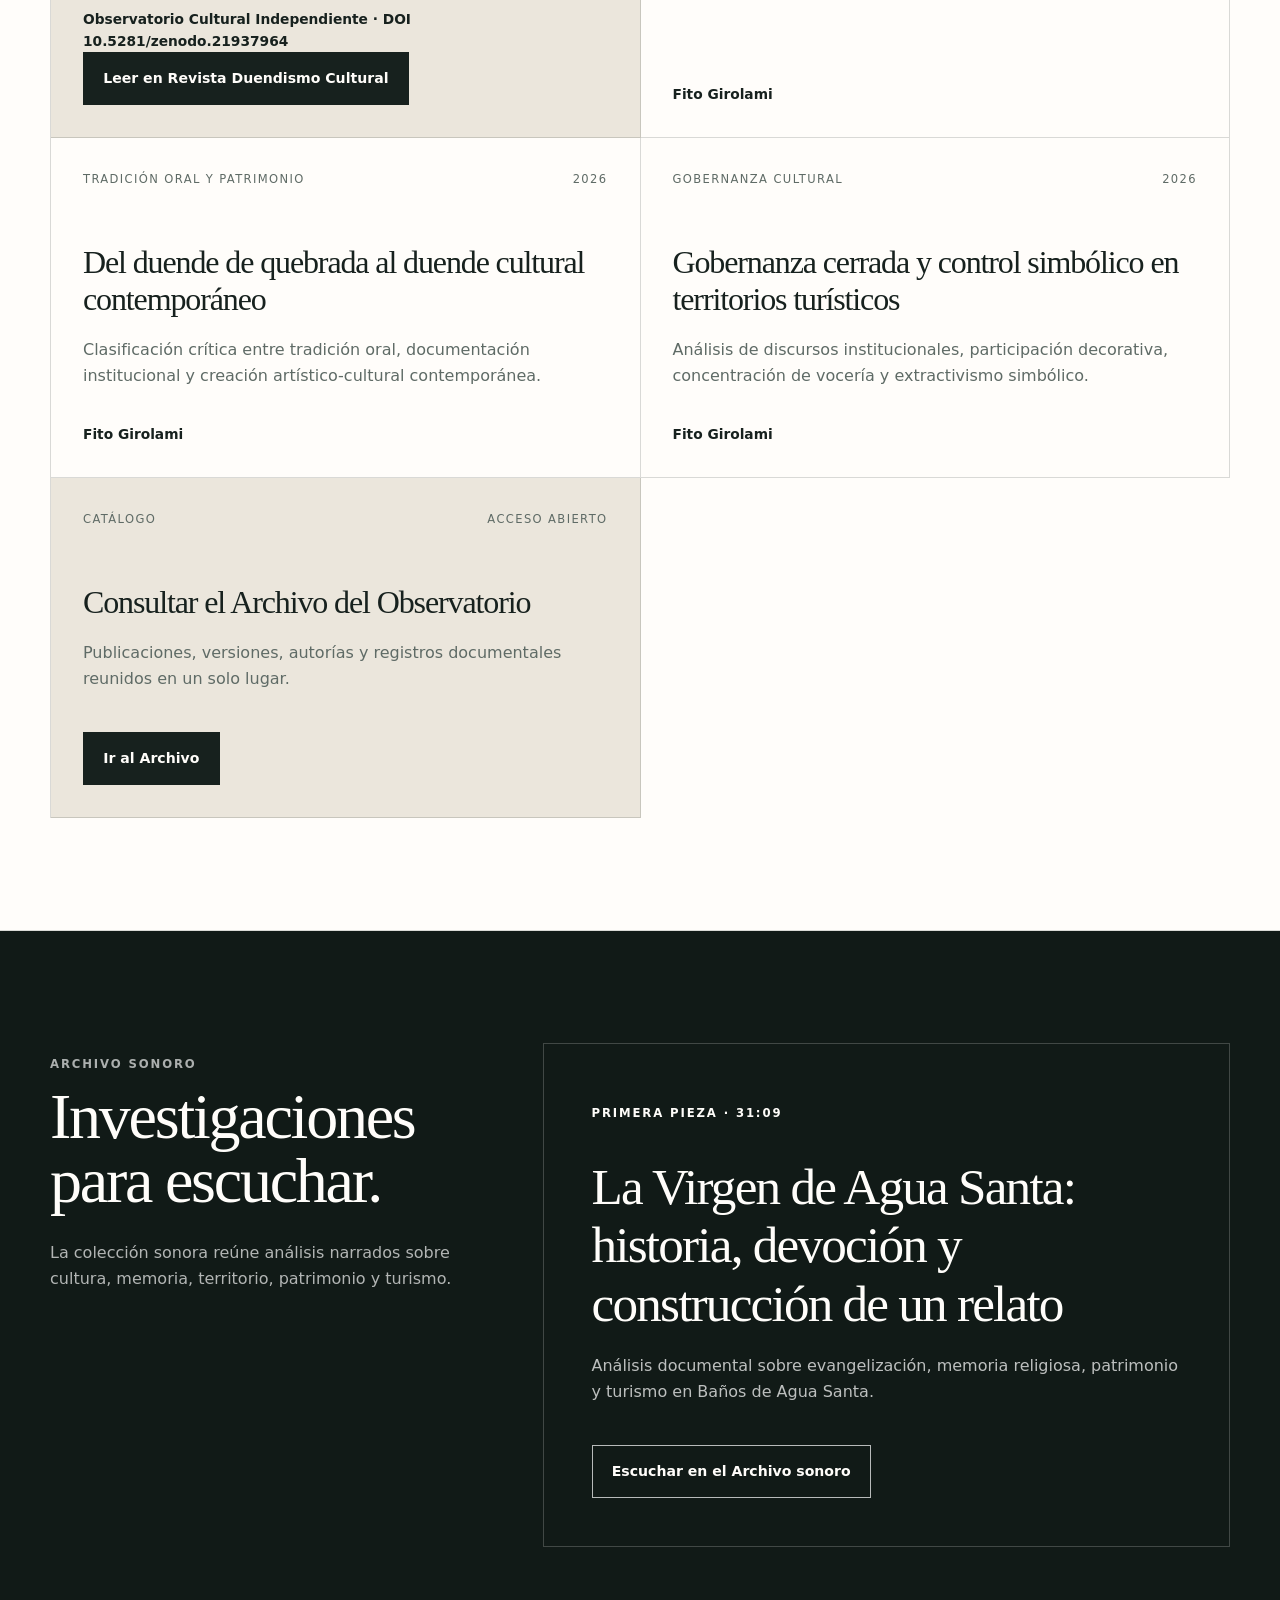
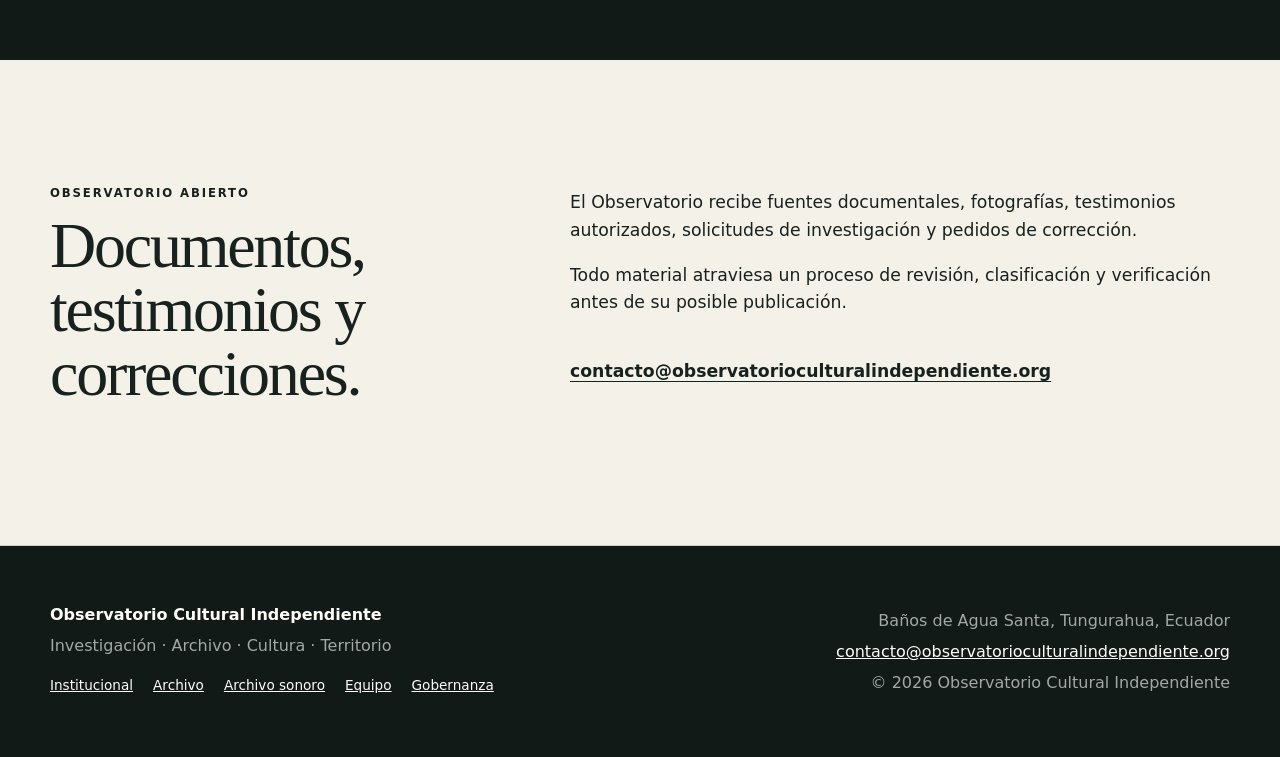
==== commit 034f4788: "Destacar cartografía cultural documental" ====
--- a/index.html
+++ b/index.html
@@ -93,6 +93,7 @@
           <p>El catálogo completo, sus cifras, versiones y criterios de normalización se encuentran en el Archivo.</p>
         </div>
         <div class="publication-grid">
+          <article class="publication-card publication-card-link"><div class="publication-meta"><span>Cartografía cultural documental</span><time datetime="2026-08-14">2026</time></div><h3>Cartografía documental de la visibilidad registral de los oficios y actores culturales de Baños de Agua Santa</h3><p>Línea de base reproducible construida mediante el cruce del RUAC, el Catastro Turístico Nacional y una guía municipal.</p><div class="publication-authors">Observatorio Cultural Independiente · DOI 10.5281/zenodo.21937964</div><a class="button button-primary" href="https://duendismocultural.org/articulos/cartografia-documental-cultural-banos/" target="_blank" rel="noopener noreferrer">Leer en Revista Duendismo Cultural</a></article>
           <article class="publication-card"><div class="publication-meta"><span>Historia territorial</span><time datetime="2026-06-27">2026</time></div><h3>Baños antes del turismo: aguas, mujeres, frontera y resistencia colonial</h3><p>Lectura histórico-crítica de Baños como territorio de aguas termales, frontera andino-amazónica y conflictividad colonial.</p><div class="publication-authors">Fito Girolami</div></article>
           <article class="publication-card"><div class="publication-meta"><span>Tradición oral y patrimonio</span><time datetime="2026-06-26">2026</time></div><h3>Del duende de quebrada al duende cultural contemporáneo</h3><p>Clasificación crítica entre tradición oral, documentación institucional y creación artístico-cultural contemporánea.</p><div class="publication-authors">Fito Girolami</div></article>
           <article class="publication-card"><div class="publication-meta"><span>Gobernanza cultural</span><time datetime="2026-06-04">2026</time></div><h3>Gobernanza cerrada y control simbólico en territorios turísticos</h3><p>Análisis de discursos institucionales, participación decorativa, concentración de vocería y extractivismo simbólico.</p><div class="publication-authors">Fito Girolami</div></article>
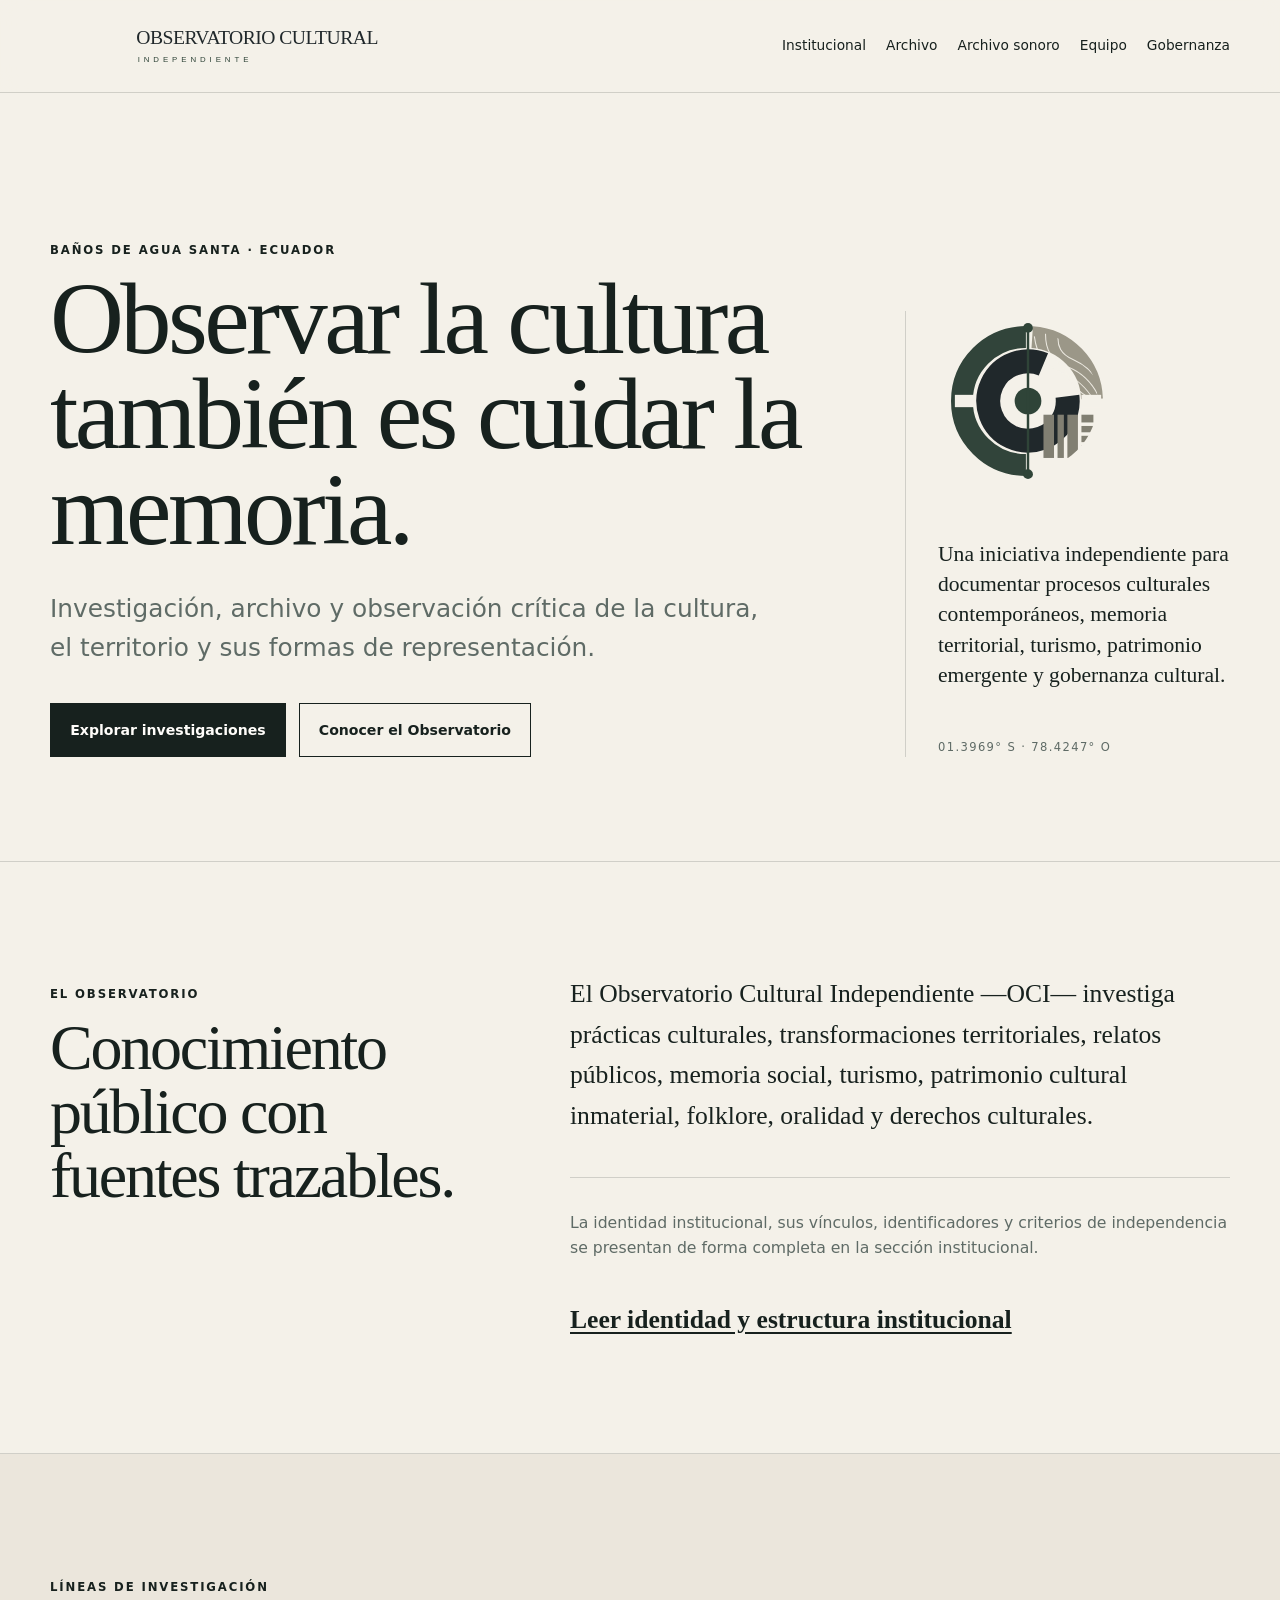
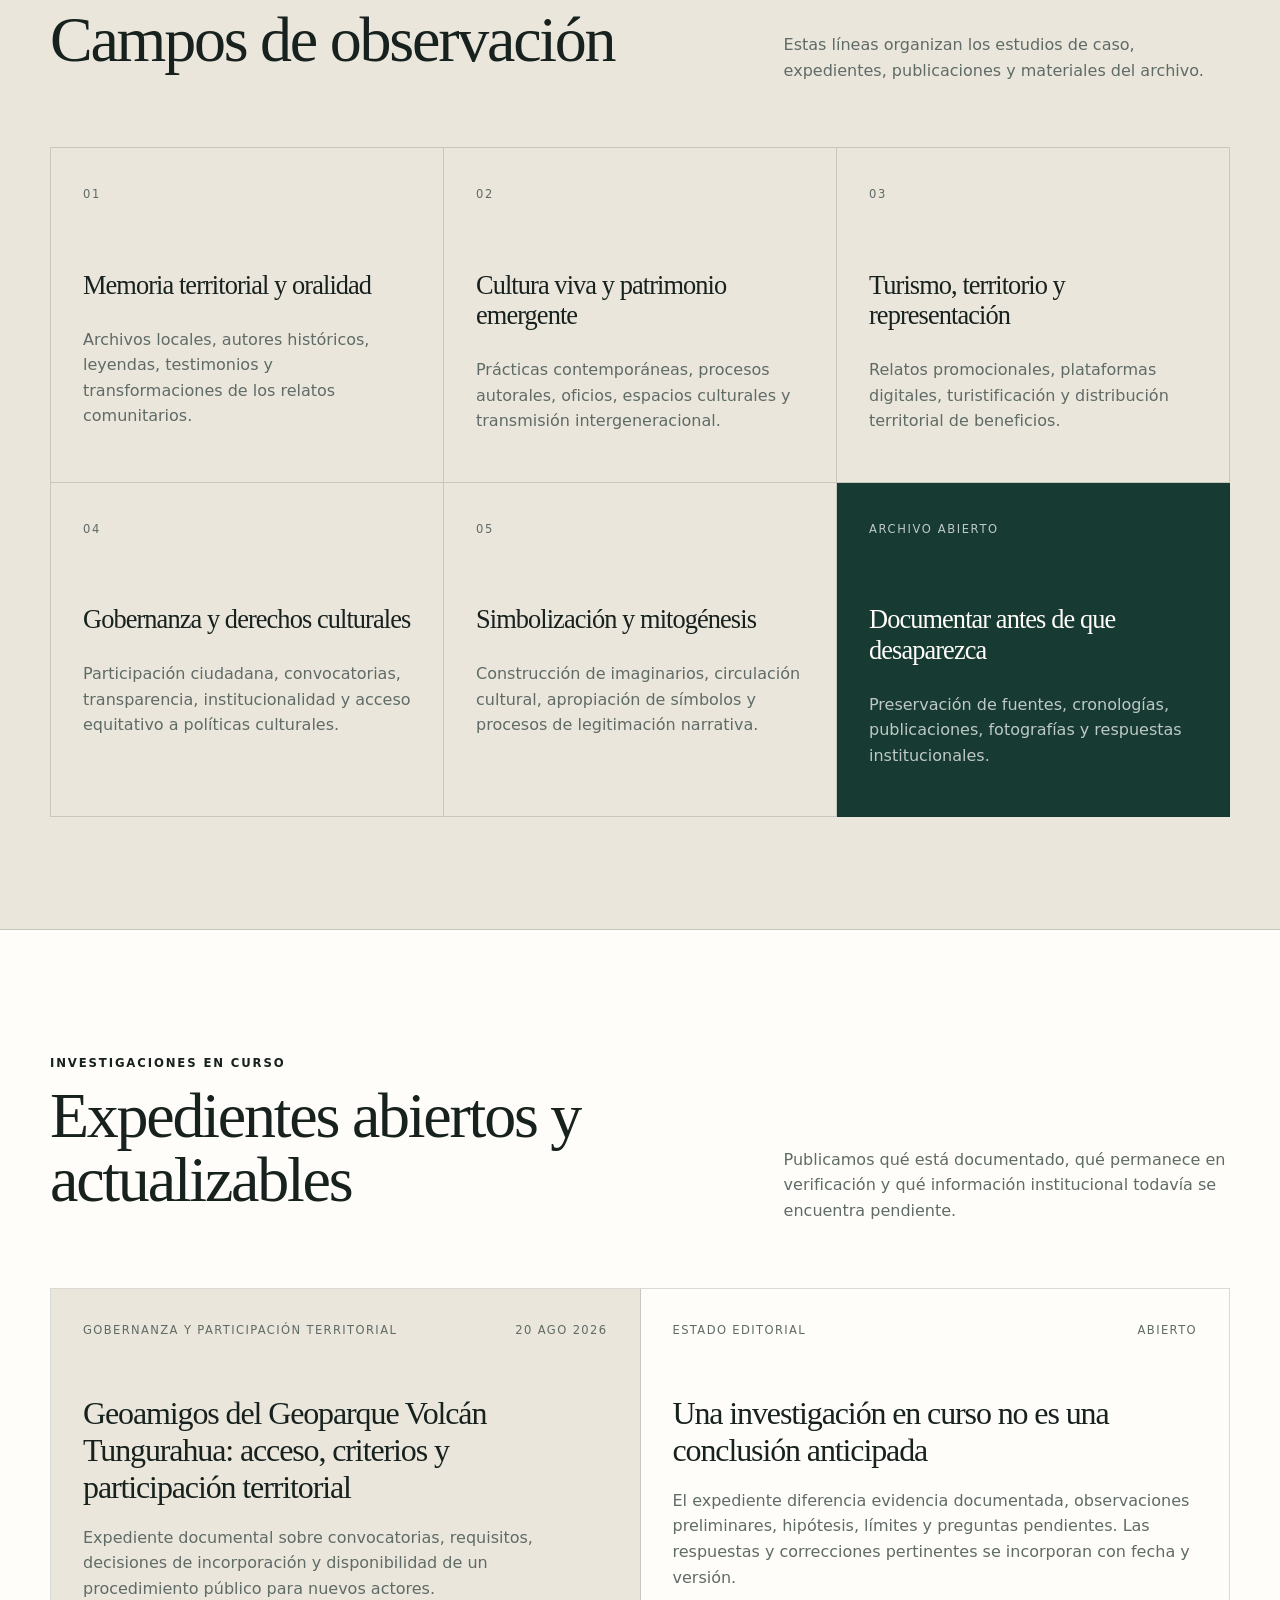
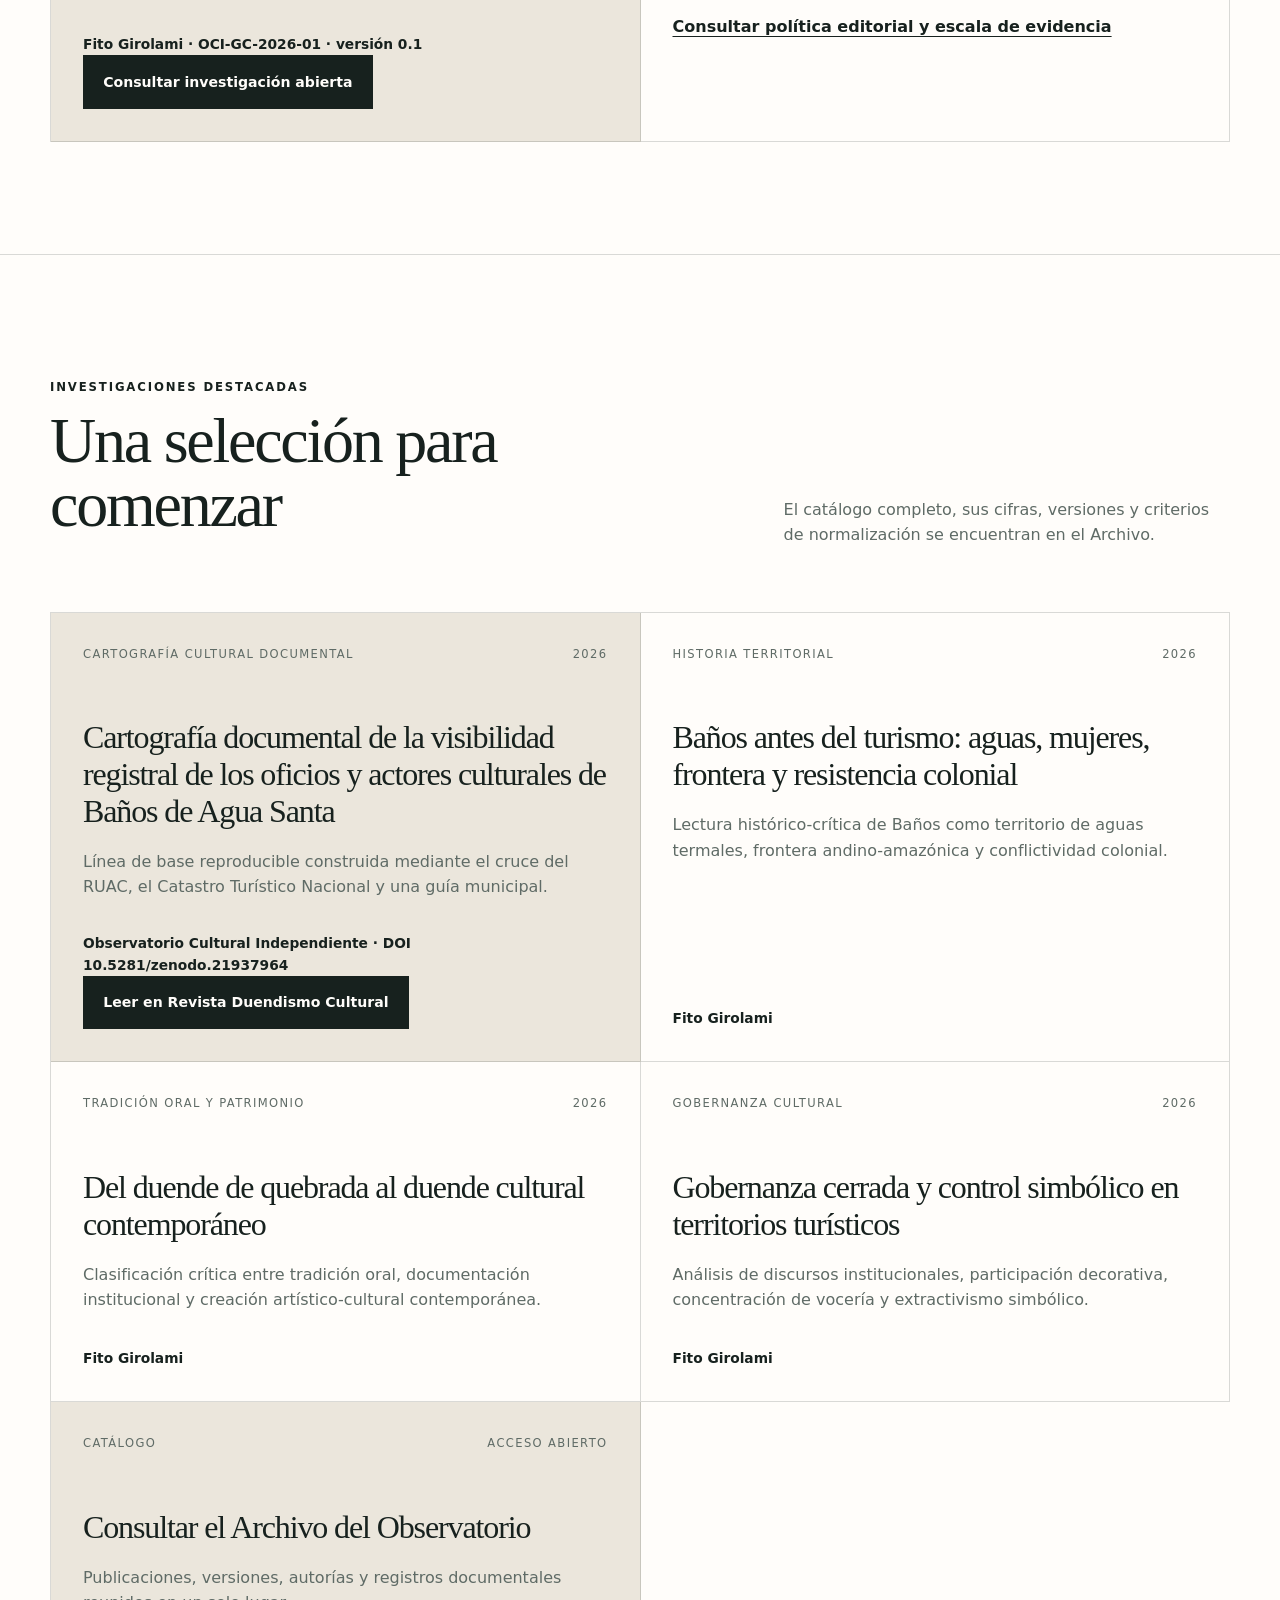
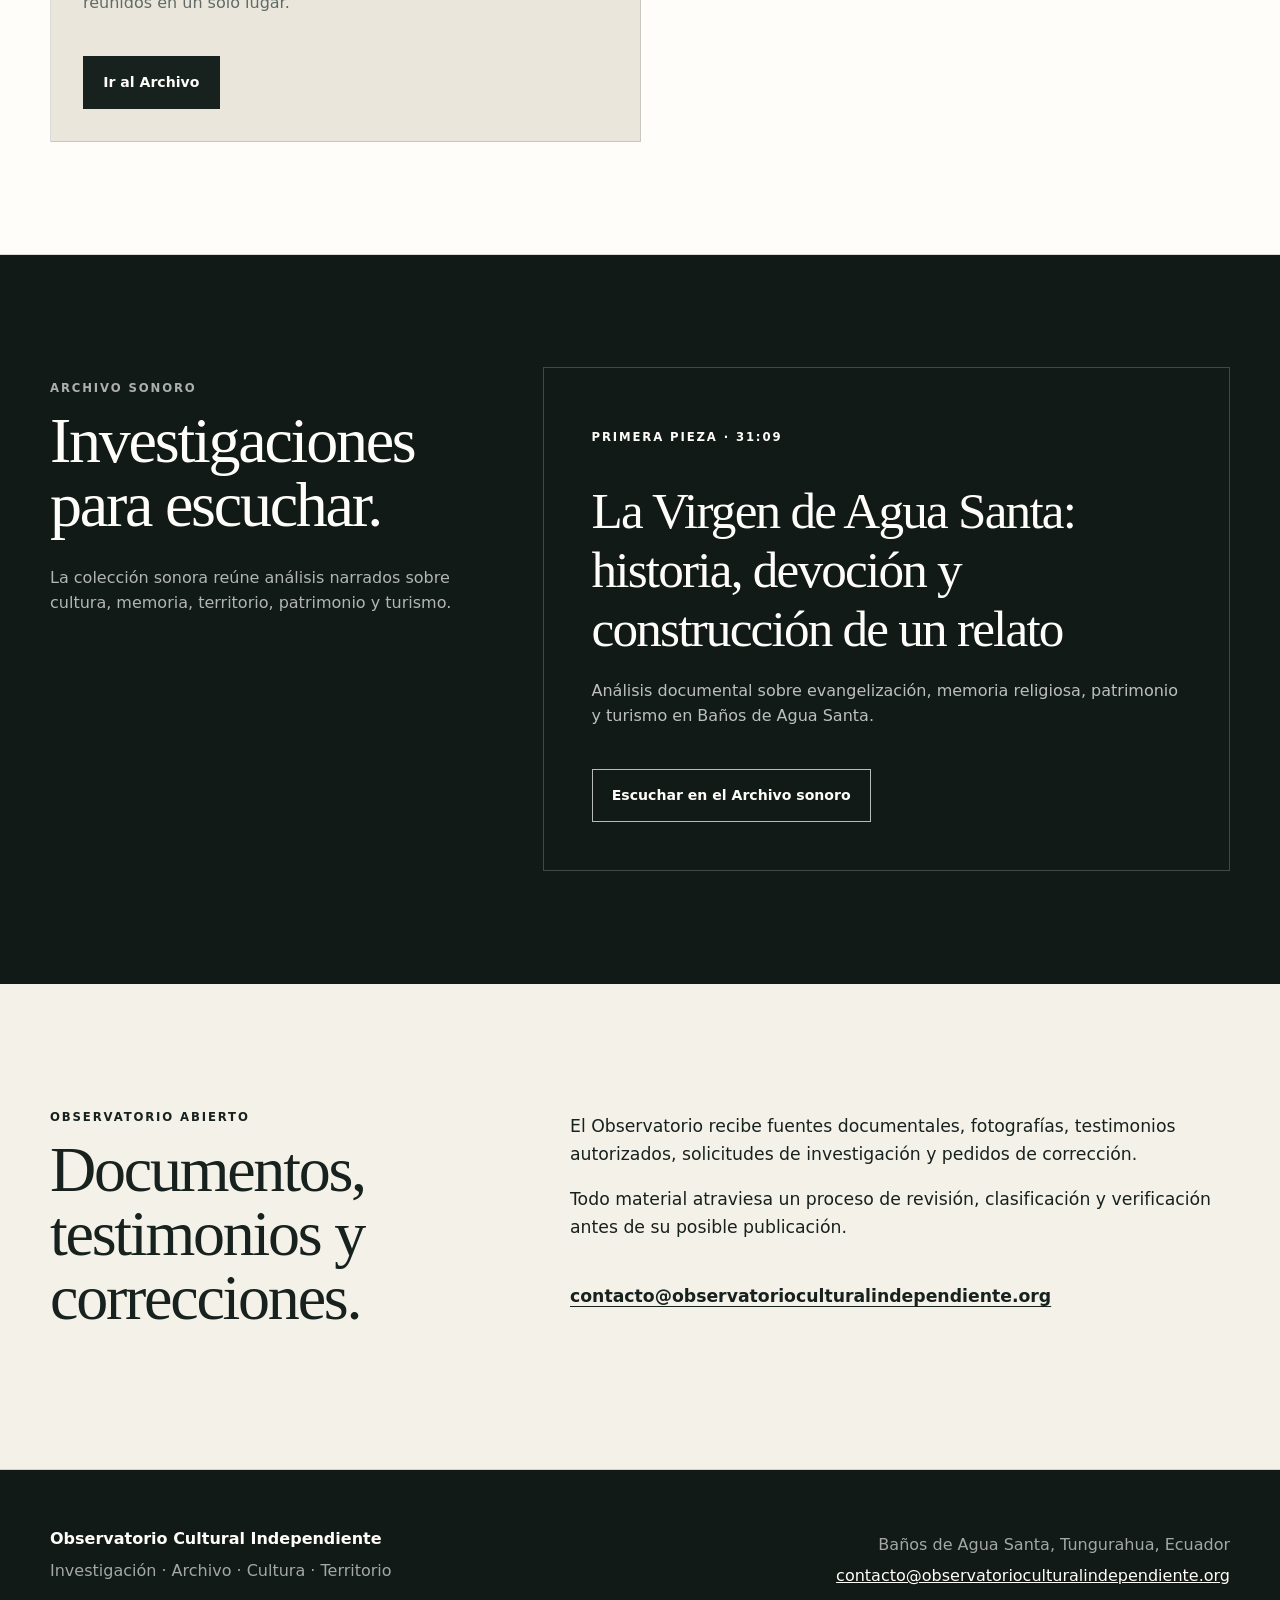
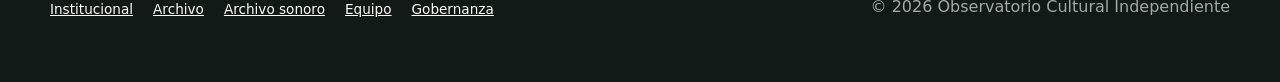
==== commit 84d73bb0: "Publicar investigación en curso sobre Geoamigos" ====
--- a/index.html
+++ b/index.html
@@ -86,6 +86,19 @@
       </div>
     </section>
 
+    <section class="section section-tinted publications" id="en-curso">
+      <div class="container">
+        <div class="section-heading">
+          <div><p class="section-label">Investigaciones en curso</p><h2>Expedientes abiertos y actualizables</h2></div>
+          <p>Publicamos qué está documentado, qué permanece en verificación y qué información institucional todavía se encuentra pendiente.</p>
+        </div>
+        <div class="publication-grid">
+          <article class="publication-card publication-card-link"><div class="publication-meta"><span>Gobernanza y participación territorial</span><time datetime="2026-08-20">20 ago 2026</time></div><h3>Geoamigos del Geoparque Volcán Tungurahua: acceso, criterios y participación territorial</h3><p>Expediente documental sobre convocatorias, requisitos, decisiones de incorporación y disponibilidad de un procedimiento público para nuevos actores.</p><div class="publication-authors">Fito Girolami · OCI-GC-2026-01 · versión 0.1</div><a class="button button-primary" href="estudios/geoamigos-geoparque-volcan-tungurahua-2026.html">Consultar investigación abierta</a></article>
+          <article class="publication-card"><div class="publication-meta"><span>Estado editorial</span><span>Abierto</span></div><h3>Una investigación en curso no es una conclusión anticipada</h3><p>El expediente diferencia evidencia documentada, observaciones preliminares, hipótesis, límites y preguntas pendientes. Las respuestas y correcciones pertinentes se incorporan con fecha y versión.</p><a class="text-link" href="politica-editorial.html">Consultar política editorial y escala de evidencia</a></article>
+        </div>
+      </div>
+    </section>
+
     <section class="section publications" id="destacadas">
       <div class="container">
         <div class="section-heading">
@@ -138,4 +151,4 @@
   </footer>
   <script src="site.js"></script>
 </body>
-</html>+</html>
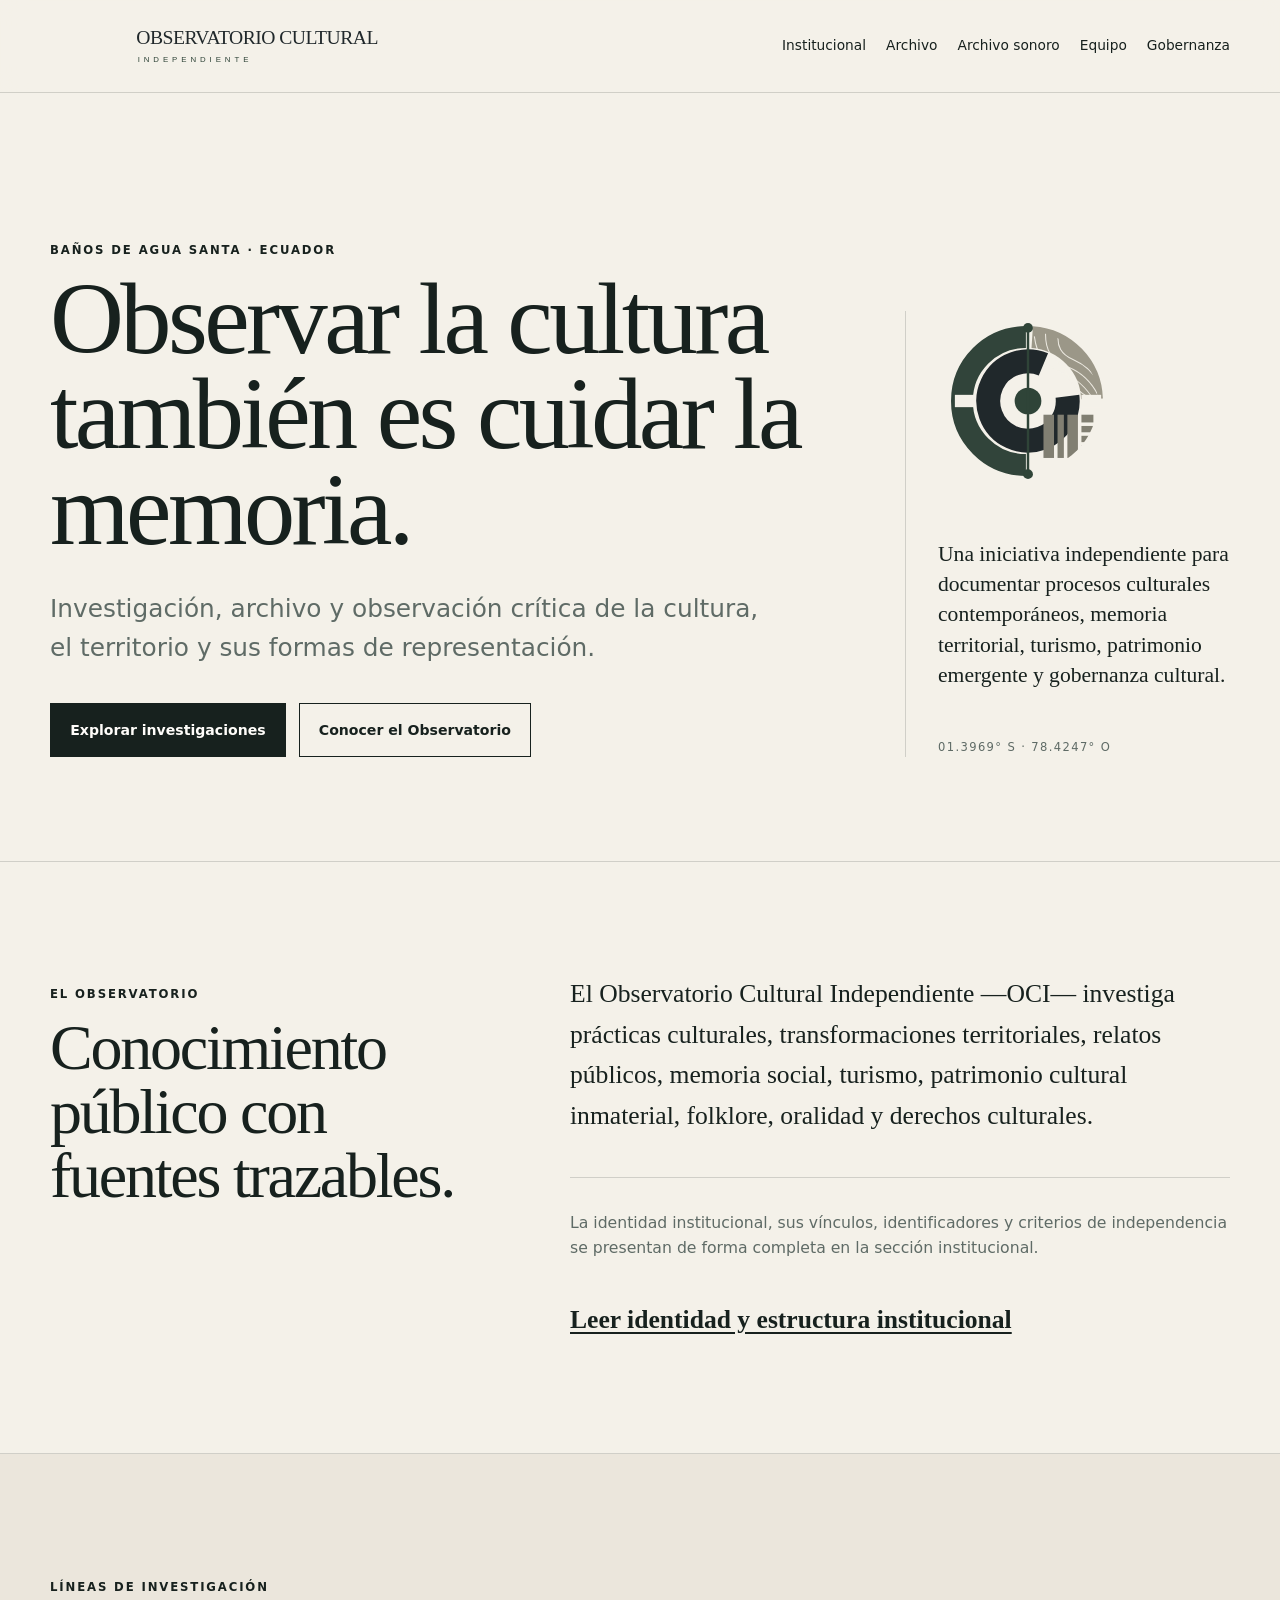
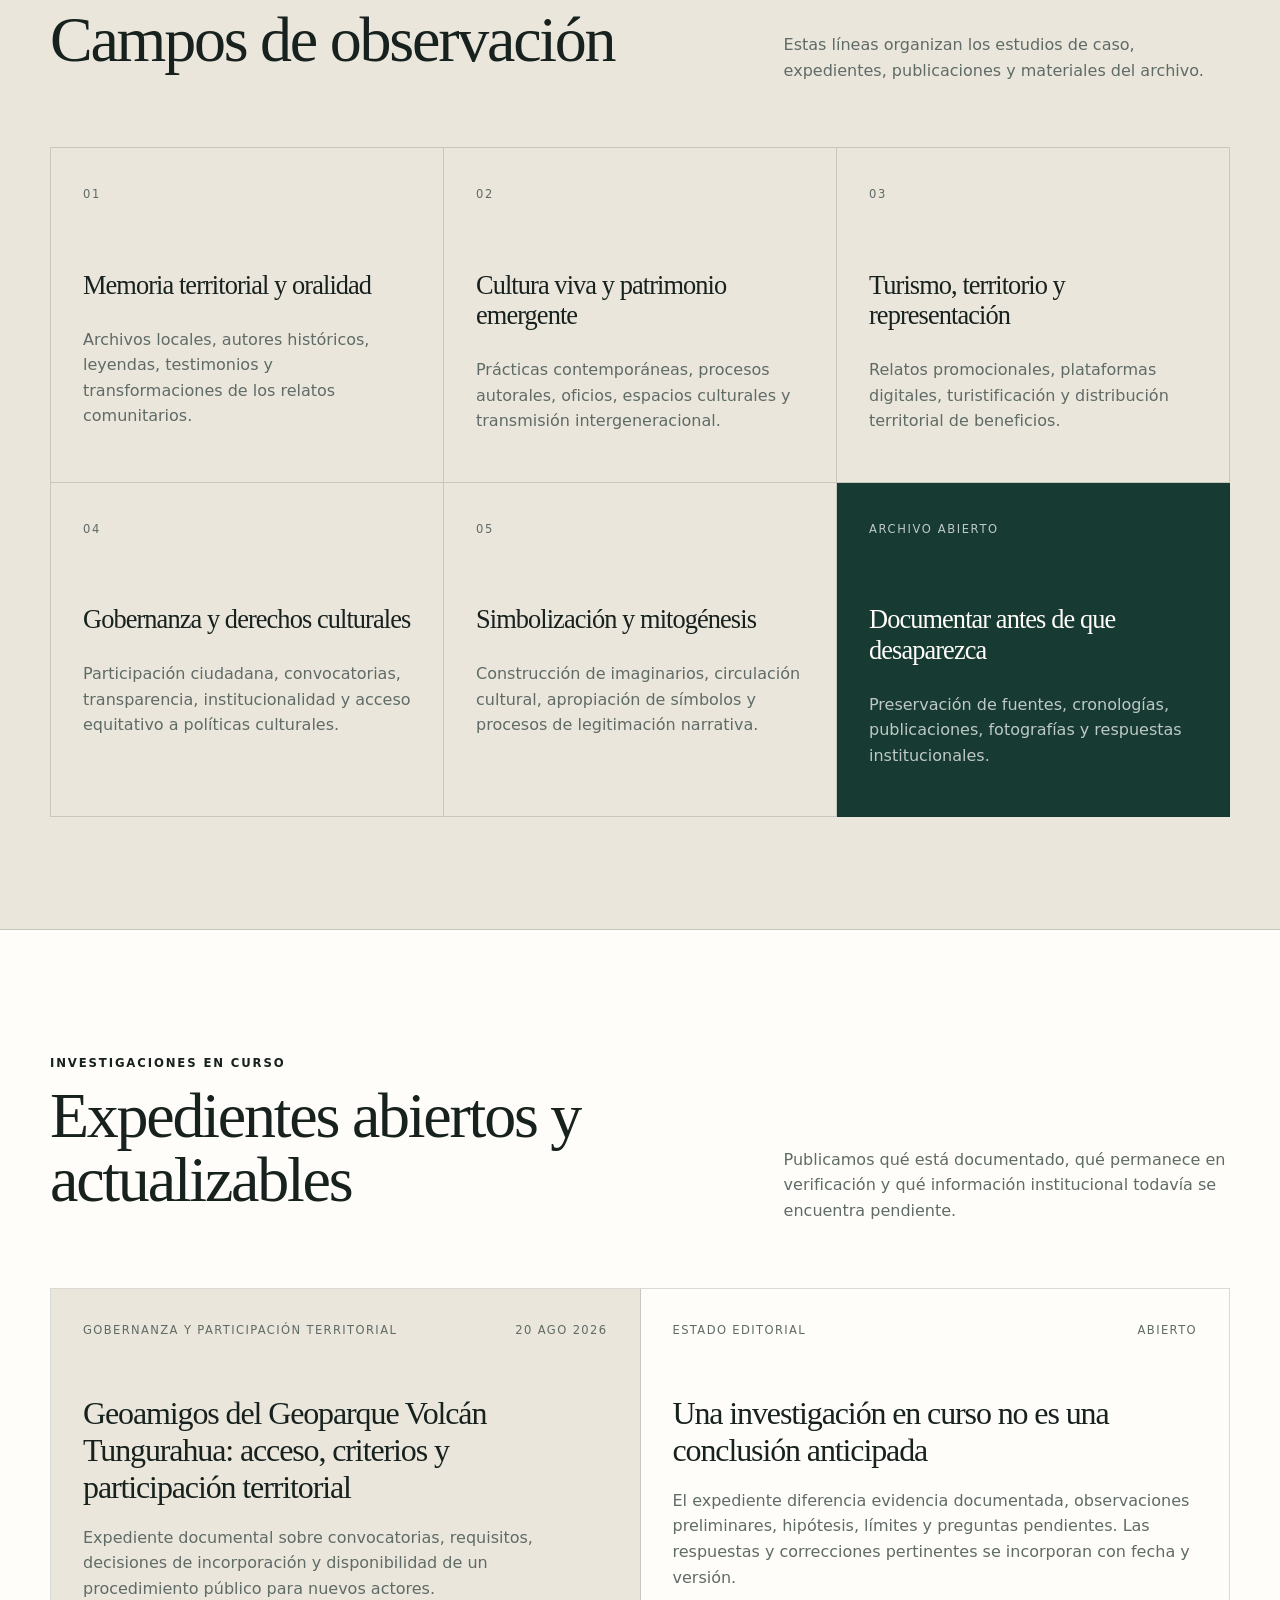
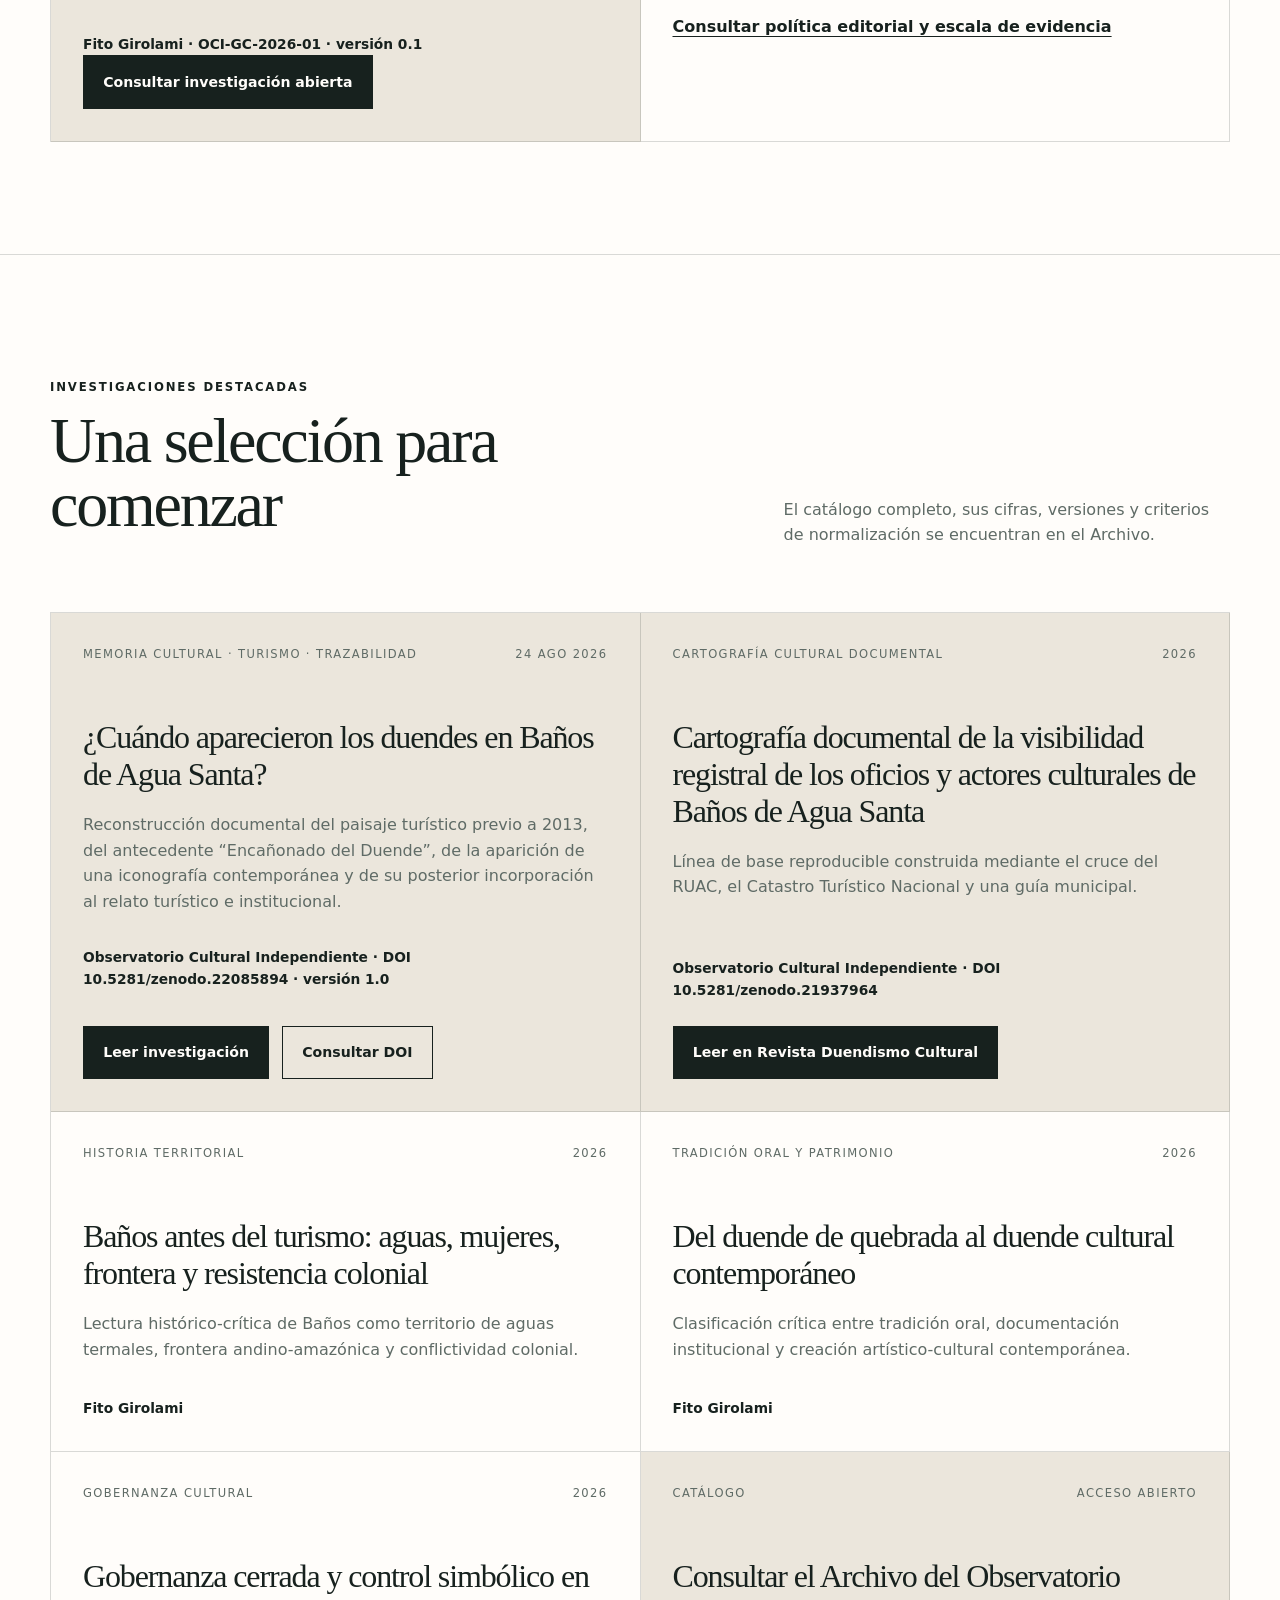
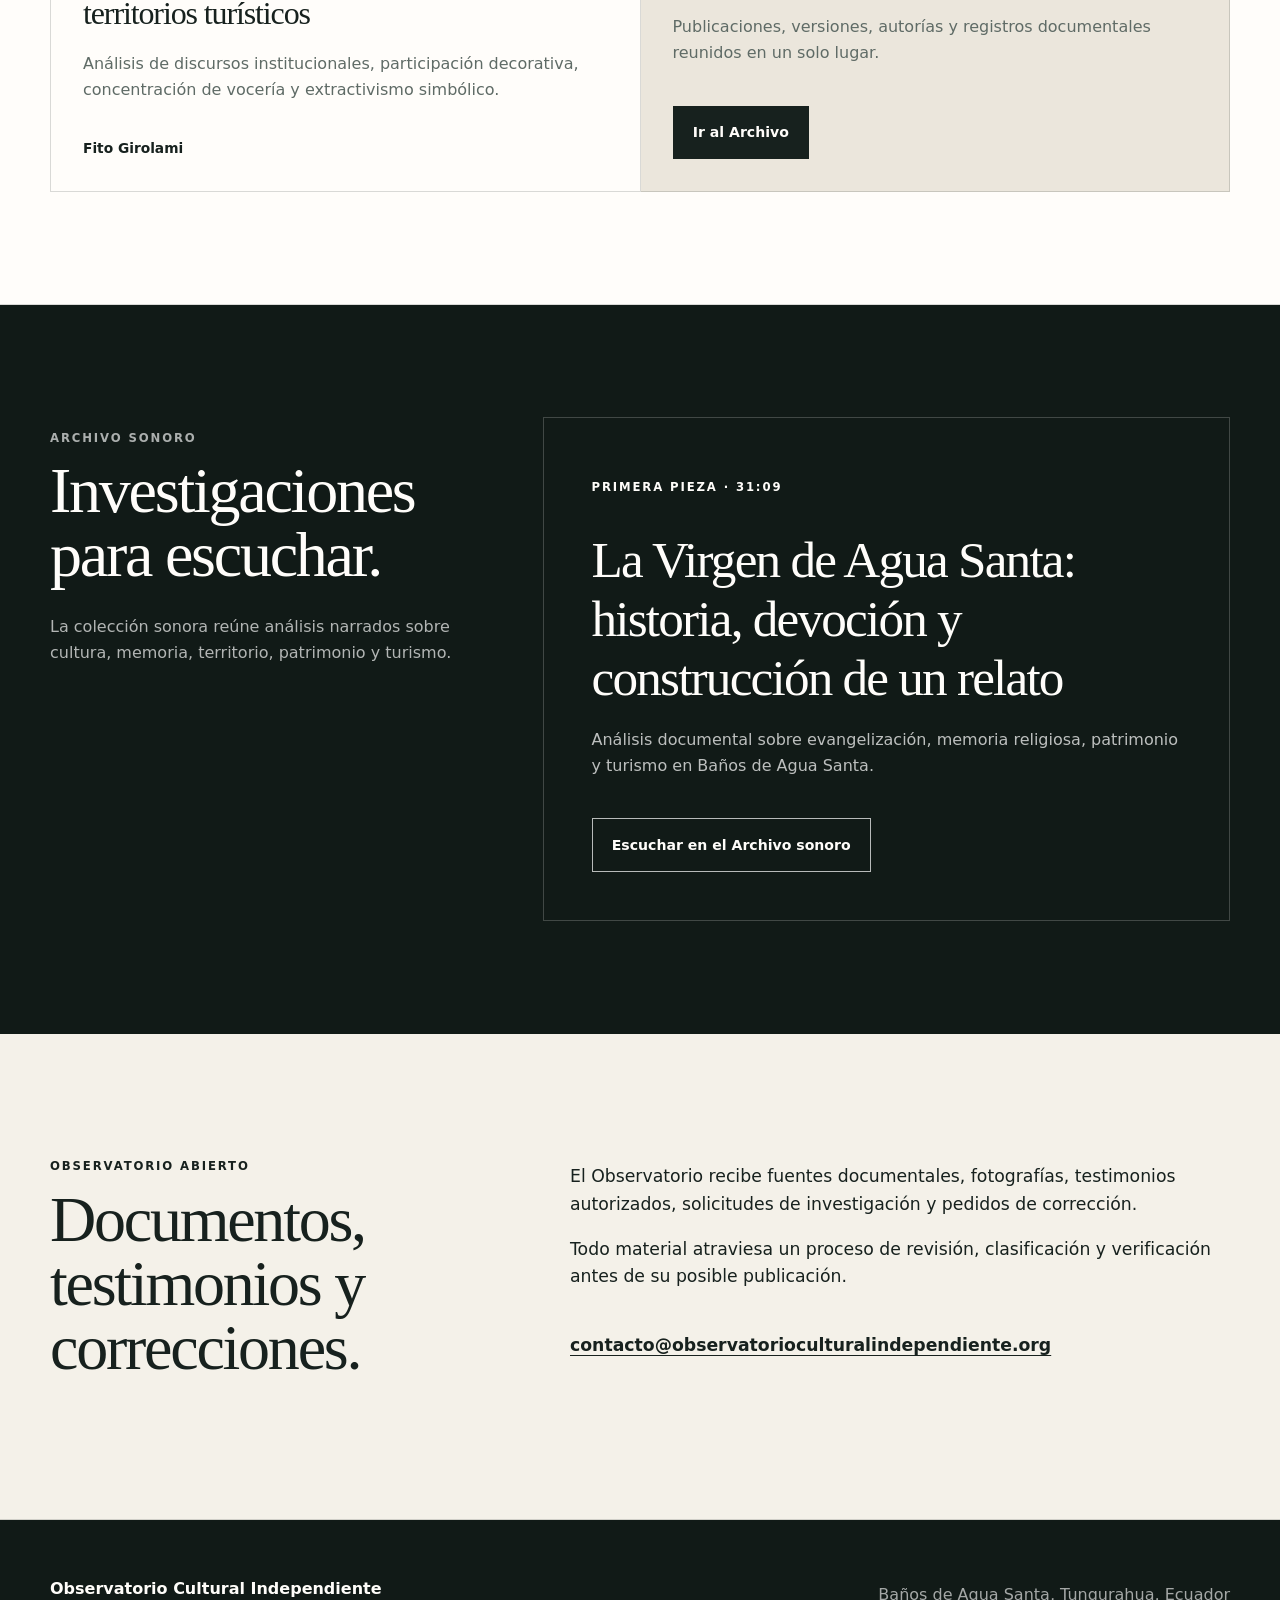
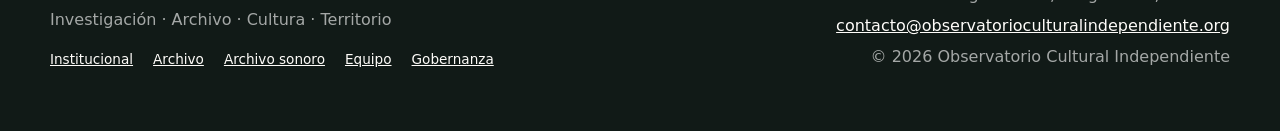
==== commit 776a3263: "Feature duendes memory research" ====
--- a/index.html
+++ b/index.html
@@ -106,6 +106,7 @@
           <p>El catálogo completo, sus cifras, versiones y criterios de normalización se encuentran en el Archivo.</p>
         </div>
         <div class="publication-grid">
+          <article class="publication-card publication-card-link"><div class="publication-meta"><span>Memoria cultural · Turismo · Trazabilidad</span><time datetime="2026-08-24">24 ago 2026</time></div><h3>¿Cuándo aparecieron los duendes en Baños de Agua Santa?</h3><p>Reconstrucción documental del paisaje turístico previo a 2013, del antecedente “Encañonado del Duende”, de la aparición de una iconografía contemporánea y de su posterior incorporación al relato turístico e institucional.</p><div class="publication-authors">Observatorio Cultural Independiente · DOI 10.5281/zenodo.22085894 · versión 1.0</div><div class="hero-actions"><a class="button button-primary" href="estudios/duendes-banos-memoria-cultural-2012-2026.html">Leer investigación</a><a class="button button-secondary" href="https://doi.org/10.5281/zenodo.22085894" target="_blank" rel="noopener noreferrer">Consultar DOI</a></div></article>
           <article class="publication-card publication-card-link"><div class="publication-meta"><span>Cartografía cultural documental</span><time datetime="2026-08-14">2026</time></div><h3>Cartografía documental de la visibilidad registral de los oficios y actores culturales de Baños de Agua Santa</h3><p>Línea de base reproducible construida mediante el cruce del RUAC, el Catastro Turístico Nacional y una guía municipal.</p><div class="publication-authors">Observatorio Cultural Independiente · DOI 10.5281/zenodo.21937964</div><a class="button button-primary" href="https://duendismocultural.org/articulos/cartografia-documental-cultural-banos/" target="_blank" rel="noopener noreferrer">Leer en Revista Duendismo Cultural</a></article>
           <article class="publication-card"><div class="publication-meta"><span>Historia territorial</span><time datetime="2026-06-27">2026</time></div><h3>Baños antes del turismo: aguas, mujeres, frontera y resistencia colonial</h3><p>Lectura histórico-crítica de Baños como territorio de aguas termales, frontera andino-amazónica y conflictividad colonial.</p><div class="publication-authors">Fito Girolami</div></article>
           <article class="publication-card"><div class="publication-meta"><span>Tradición oral y patrimonio</span><time datetime="2026-06-26">2026</time></div><h3>Del duende de quebrada al duende cultural contemporáneo</h3><p>Clasificación crítica entre tradición oral, documentación institucional y creación artístico-cultural contemporánea.</p><div class="publication-authors">Fito Girolami</div></article>
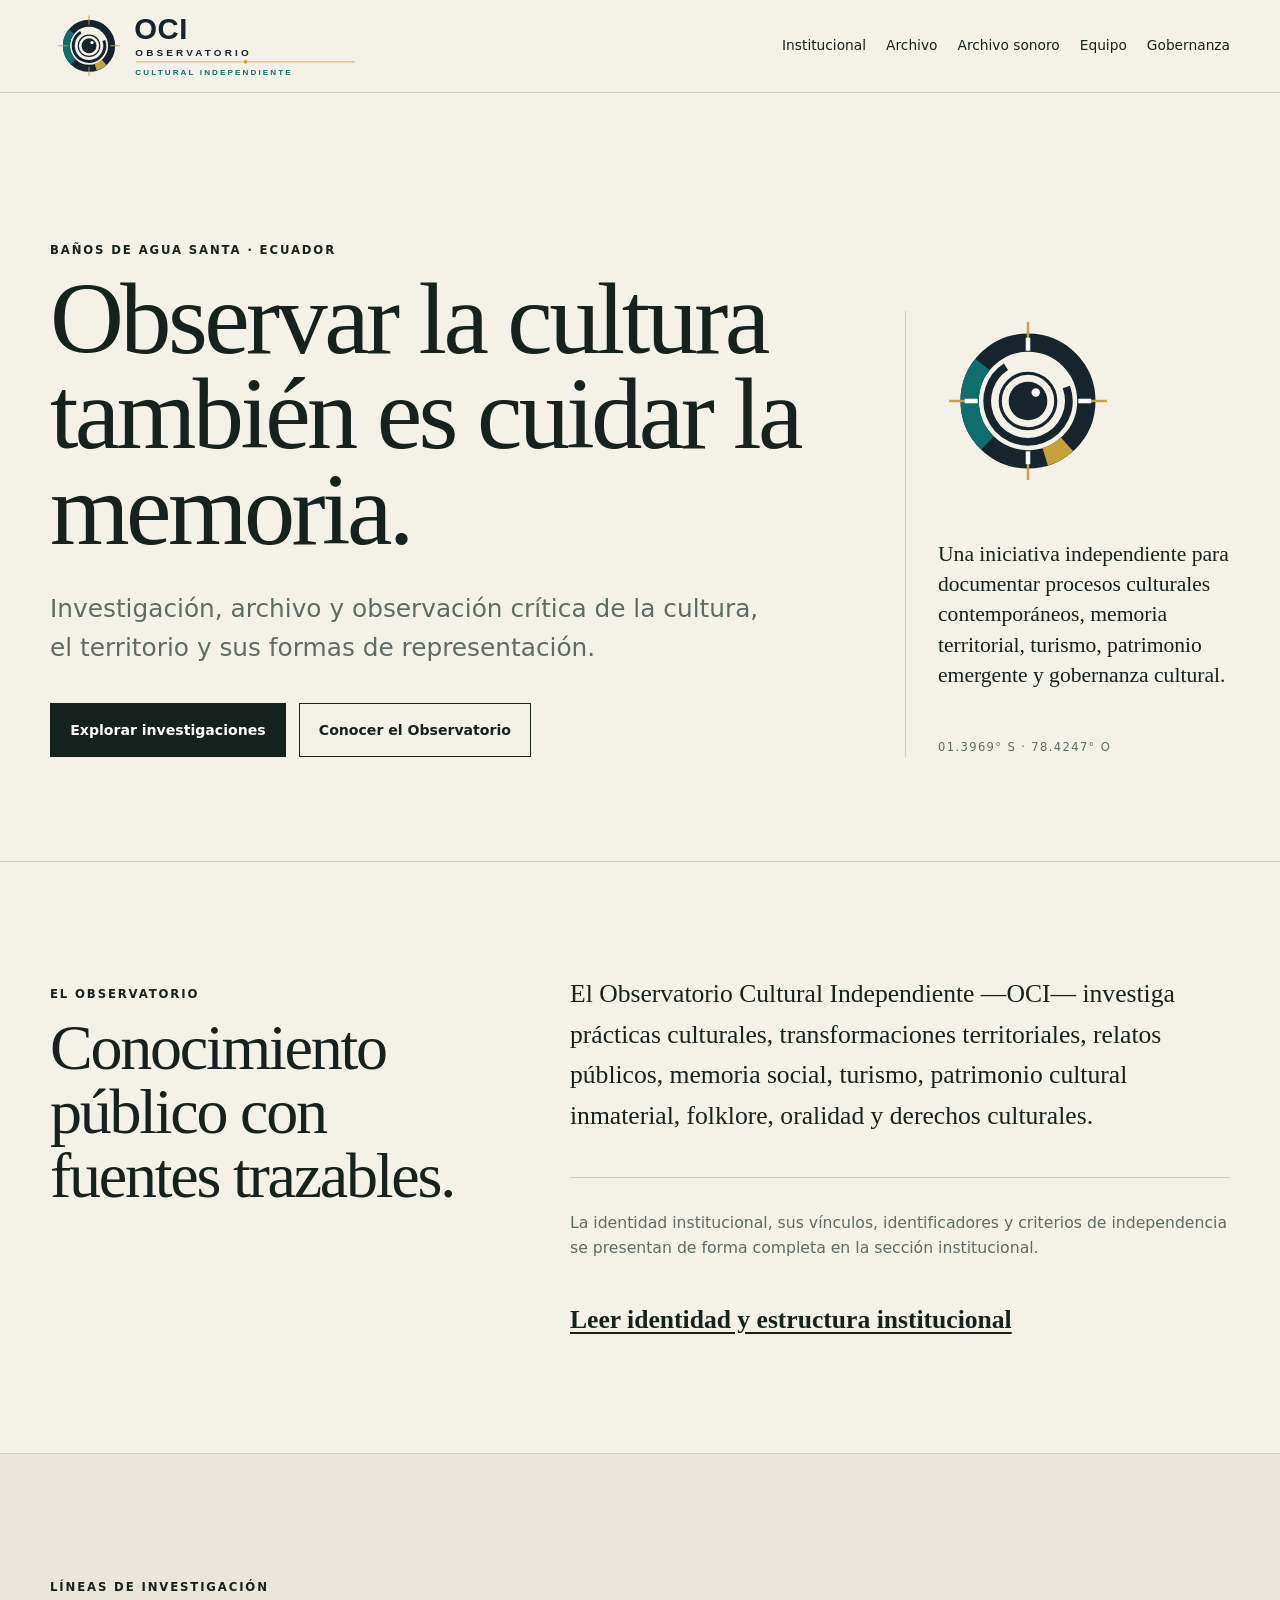
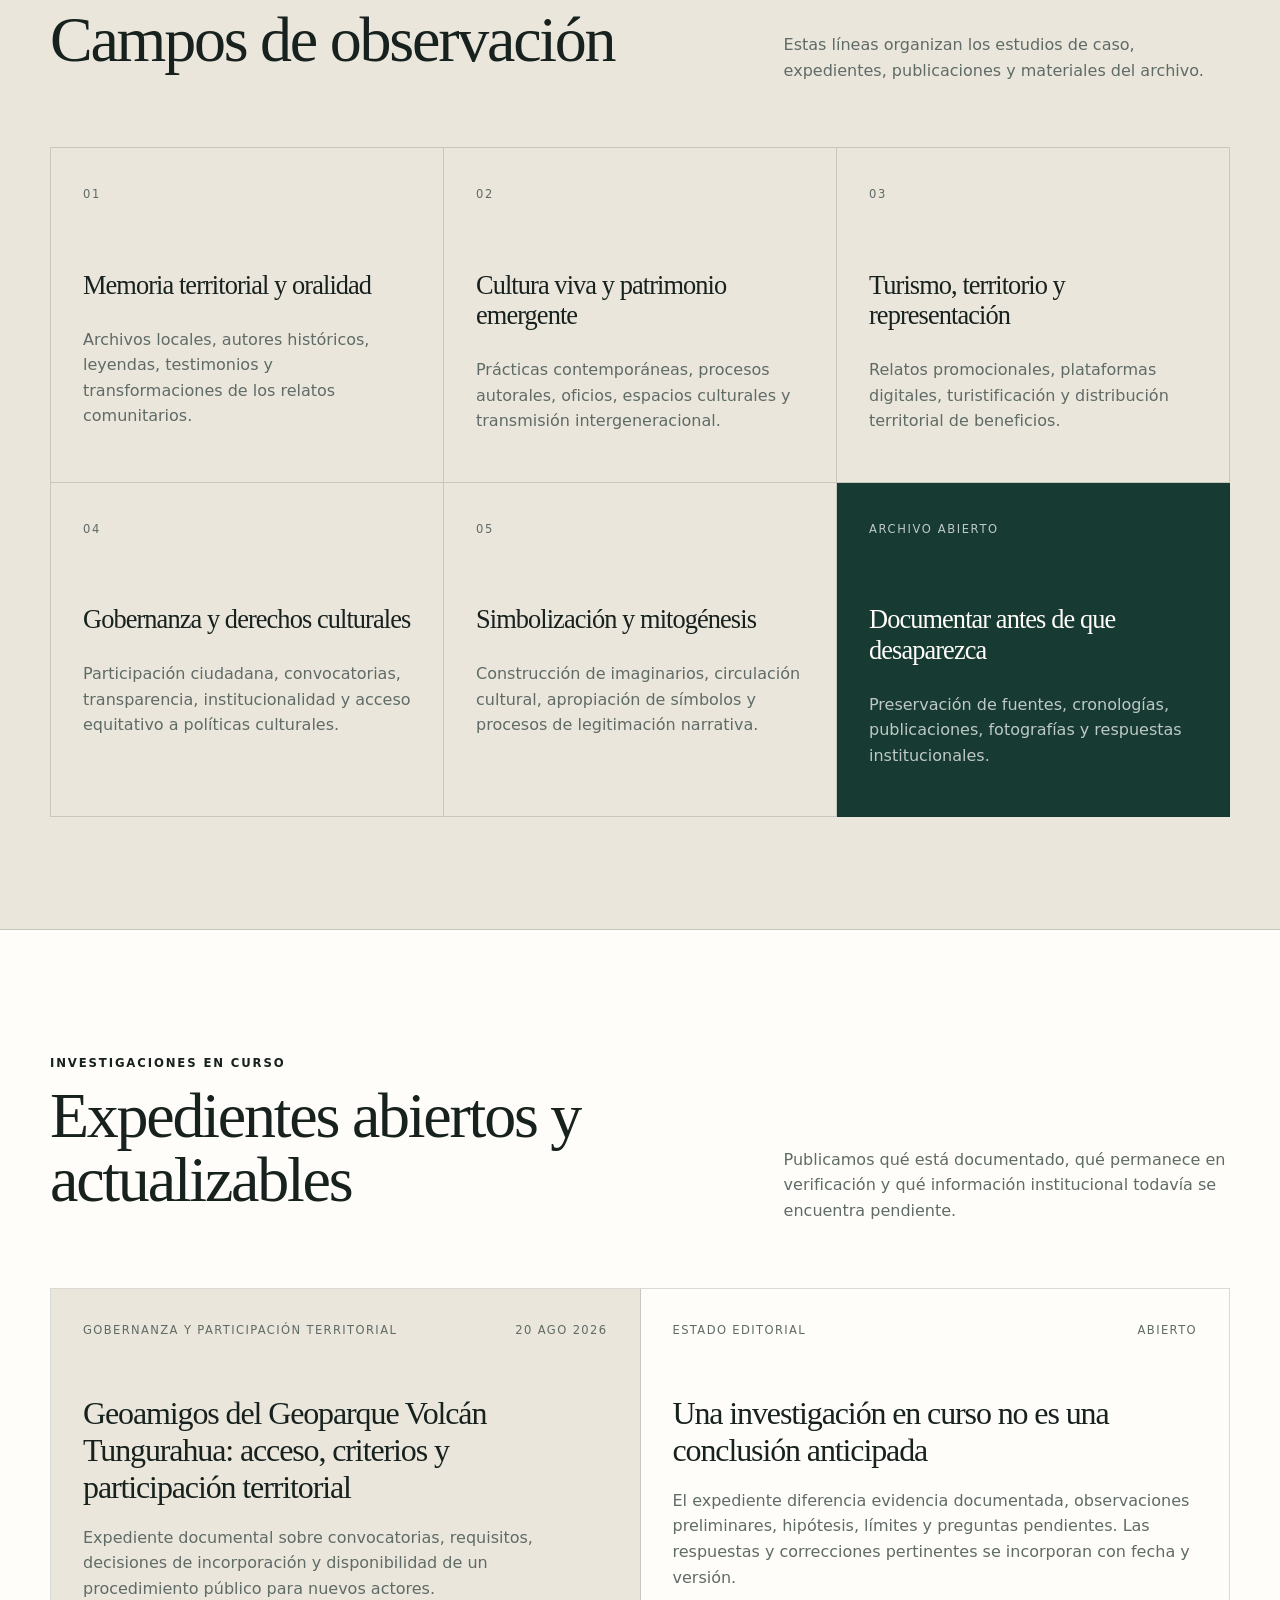
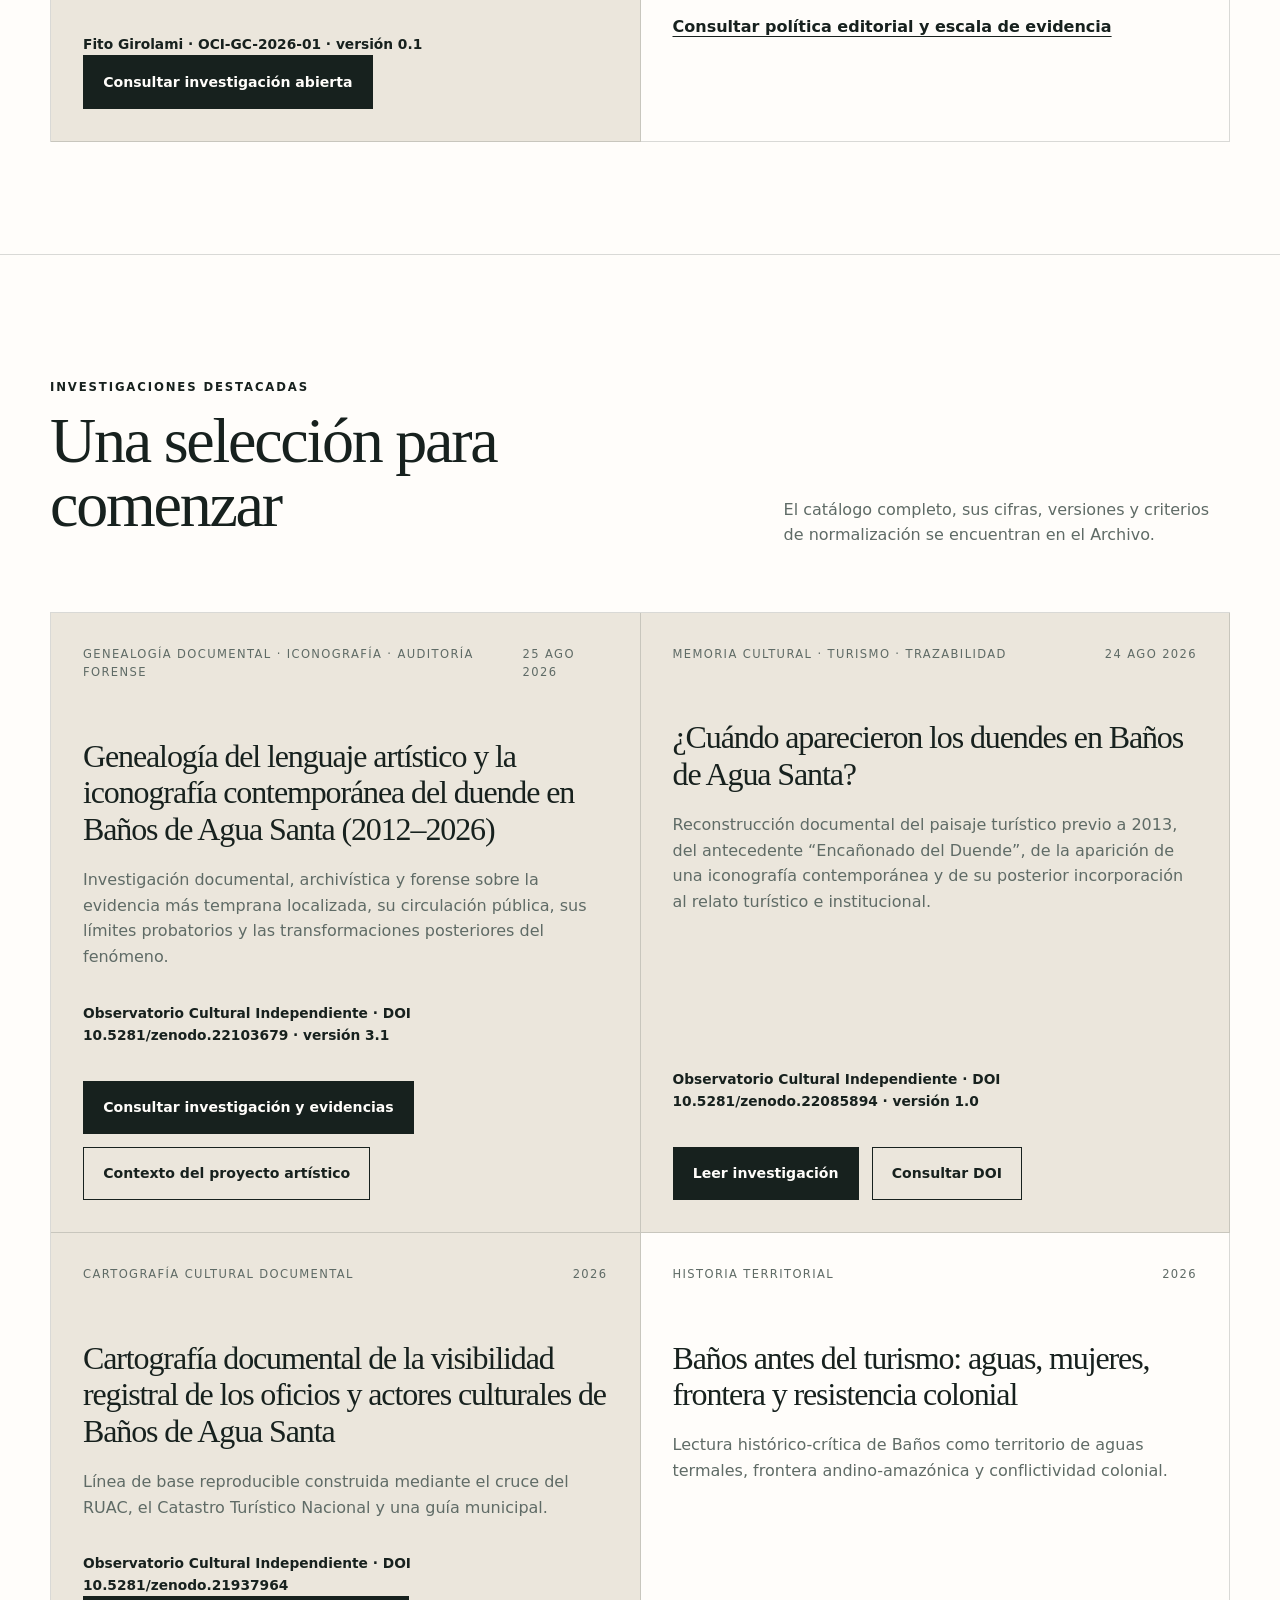
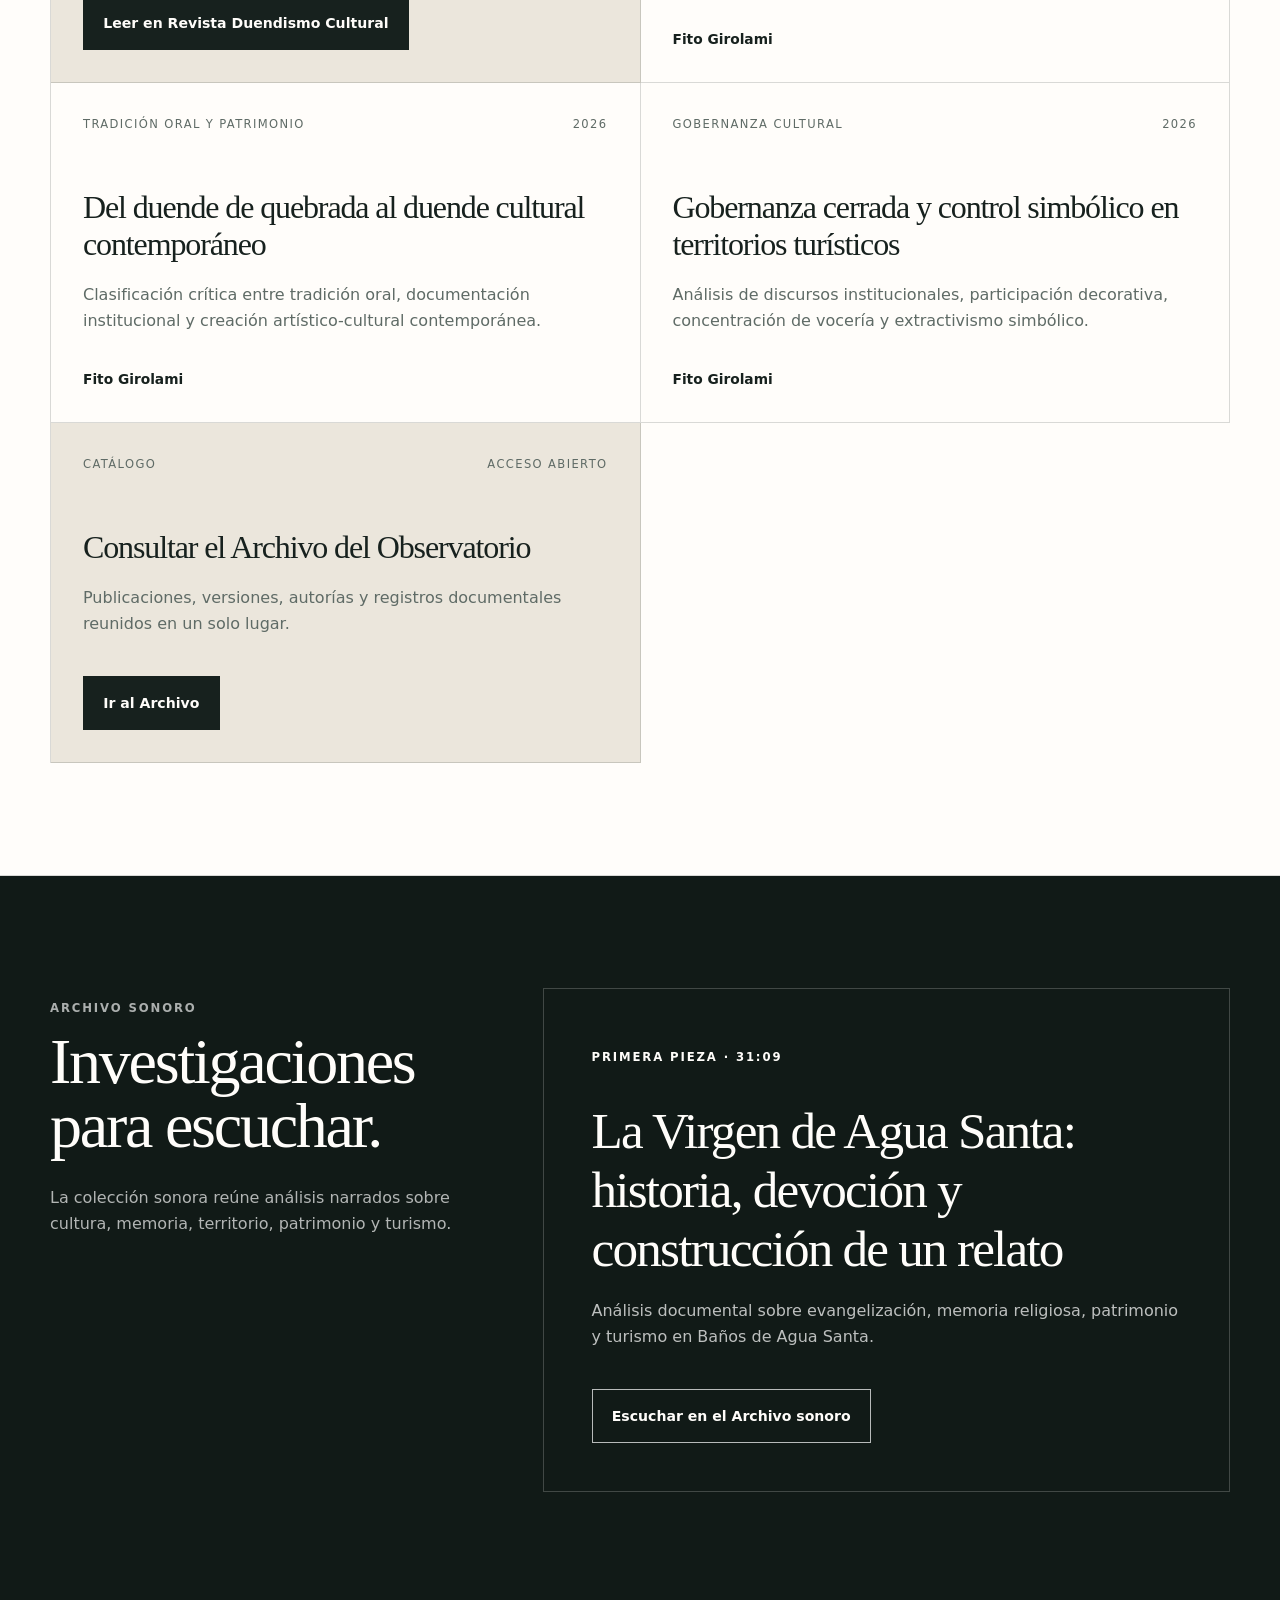
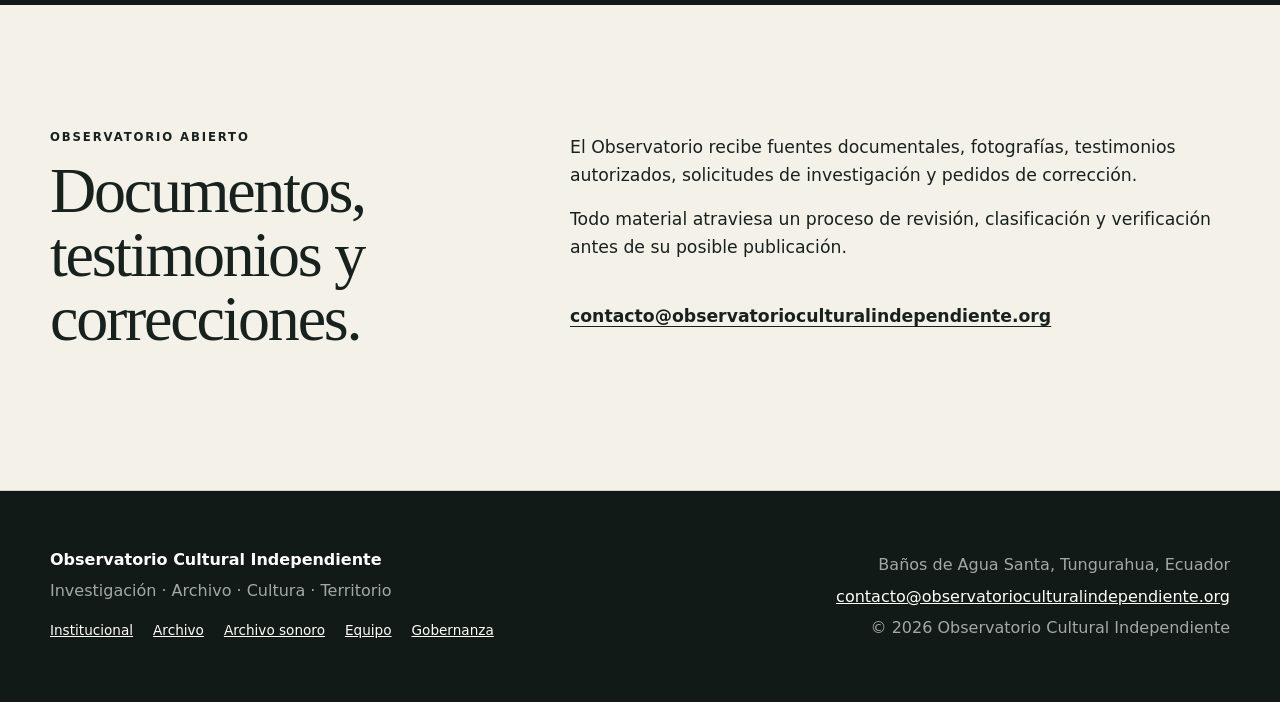
==== commit a11508a7: "Destacar nueva genealogía documental con DOI" ====
--- a/index.html
+++ b/index.html
@@ -106,6 +106,7 @@
           <p>El catálogo completo, sus cifras, versiones y criterios de normalización se encuentran en el Archivo.</p>
         </div>
         <div class="publication-grid">
+          <article class="publication-card publication-card-link"><div class="publication-meta"><span>Genealogía documental · Iconografía · Auditoría forense</span><time datetime="2026-08-25">25 ago 2026</time></div><h3>Genealogía del lenguaje artístico y la iconografía contemporánea del duende en Baños de Agua Santa (2012–2026)</h3><p>Investigación documental, archivística y forense sobre la evidencia más temprana localizada, su circulación pública, sus límites probatorios y las transformaciones posteriores del fenómeno.</p><div class="publication-authors">Observatorio Cultural Independiente · DOI 10.5281/zenodo.22103679 · versión 3.1</div><div class="hero-actions"><a class="button button-primary" href="https://doi.org/10.5281/zenodo.22103679" target="_blank" rel="noopener noreferrer">Consultar investigación y evidencias</a><a class="button button-secondary" href="https://lacasadelduende.art/investigacion.html" target="_blank" rel="noopener noreferrer">Contexto del proyecto artístico</a></div></article>
           <article class="publication-card publication-card-link"><div class="publication-meta"><span>Memoria cultural · Turismo · Trazabilidad</span><time datetime="2026-08-24">24 ago 2026</time></div><h3>¿Cuándo aparecieron los duendes en Baños de Agua Santa?</h3><p>Reconstrucción documental del paisaje turístico previo a 2013, del antecedente “Encañonado del Duende”, de la aparición de una iconografía contemporánea y de su posterior incorporación al relato turístico e institucional.</p><div class="publication-authors">Observatorio Cultural Independiente · DOI 10.5281/zenodo.22085894 · versión 1.0</div><div class="hero-actions"><a class="button button-primary" href="estudios/duendes-banos-memoria-cultural-2012-2026.html">Leer investigación</a><a class="button button-secondary" href="https://doi.org/10.5281/zenodo.22085894" target="_blank" rel="noopener noreferrer">Consultar DOI</a></div></article>
           <article class="publication-card publication-card-link"><div class="publication-meta"><span>Cartografía cultural documental</span><time datetime="2026-08-14">2026</time></div><h3>Cartografía documental de la visibilidad registral de los oficios y actores culturales de Baños de Agua Santa</h3><p>Línea de base reproducible construida mediante el cruce del RUAC, el Catastro Turístico Nacional y una guía municipal.</p><div class="publication-authors">Observatorio Cultural Independiente · DOI 10.5281/zenodo.21937964</div><a class="button button-primary" href="https://duendismocultural.org/articulos/cartografia-documental-cultural-banos/" target="_blank" rel="noopener noreferrer">Leer en Revista Duendismo Cultural</a></article>
           <article class="publication-card"><div class="publication-meta"><span>Historia territorial</span><time datetime="2026-06-27">2026</time></div><h3>Baños antes del turismo: aguas, mujeres, frontera y resistencia colonial</h3><p>Lectura histórico-crítica de Baños como territorio de aguas termales, frontera andino-amazónica y conflictividad colonial.</p><div class="publication-authors">Fito Girolami</div></article>
@@ -152,4 +153,4 @@
   </footer>
   <script src="site.js"></script>
 </body>
-</html>
+</html>
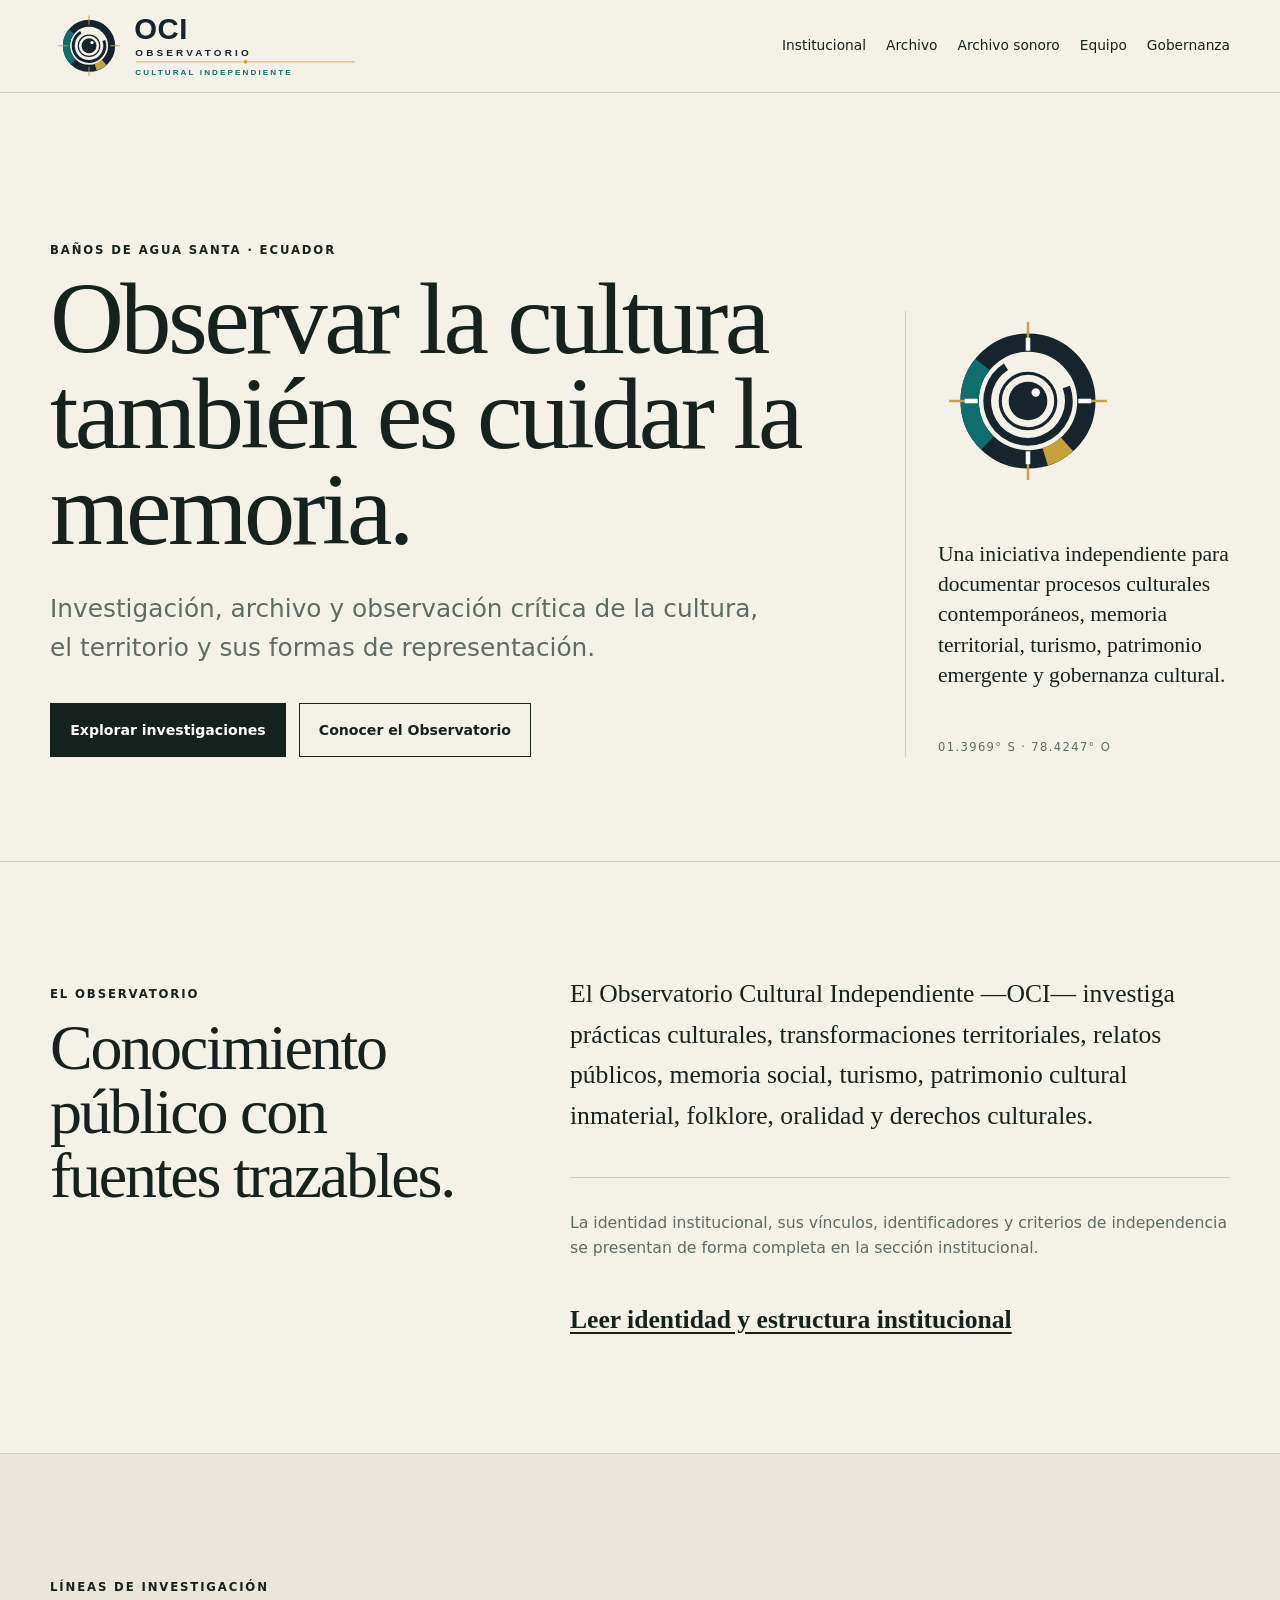
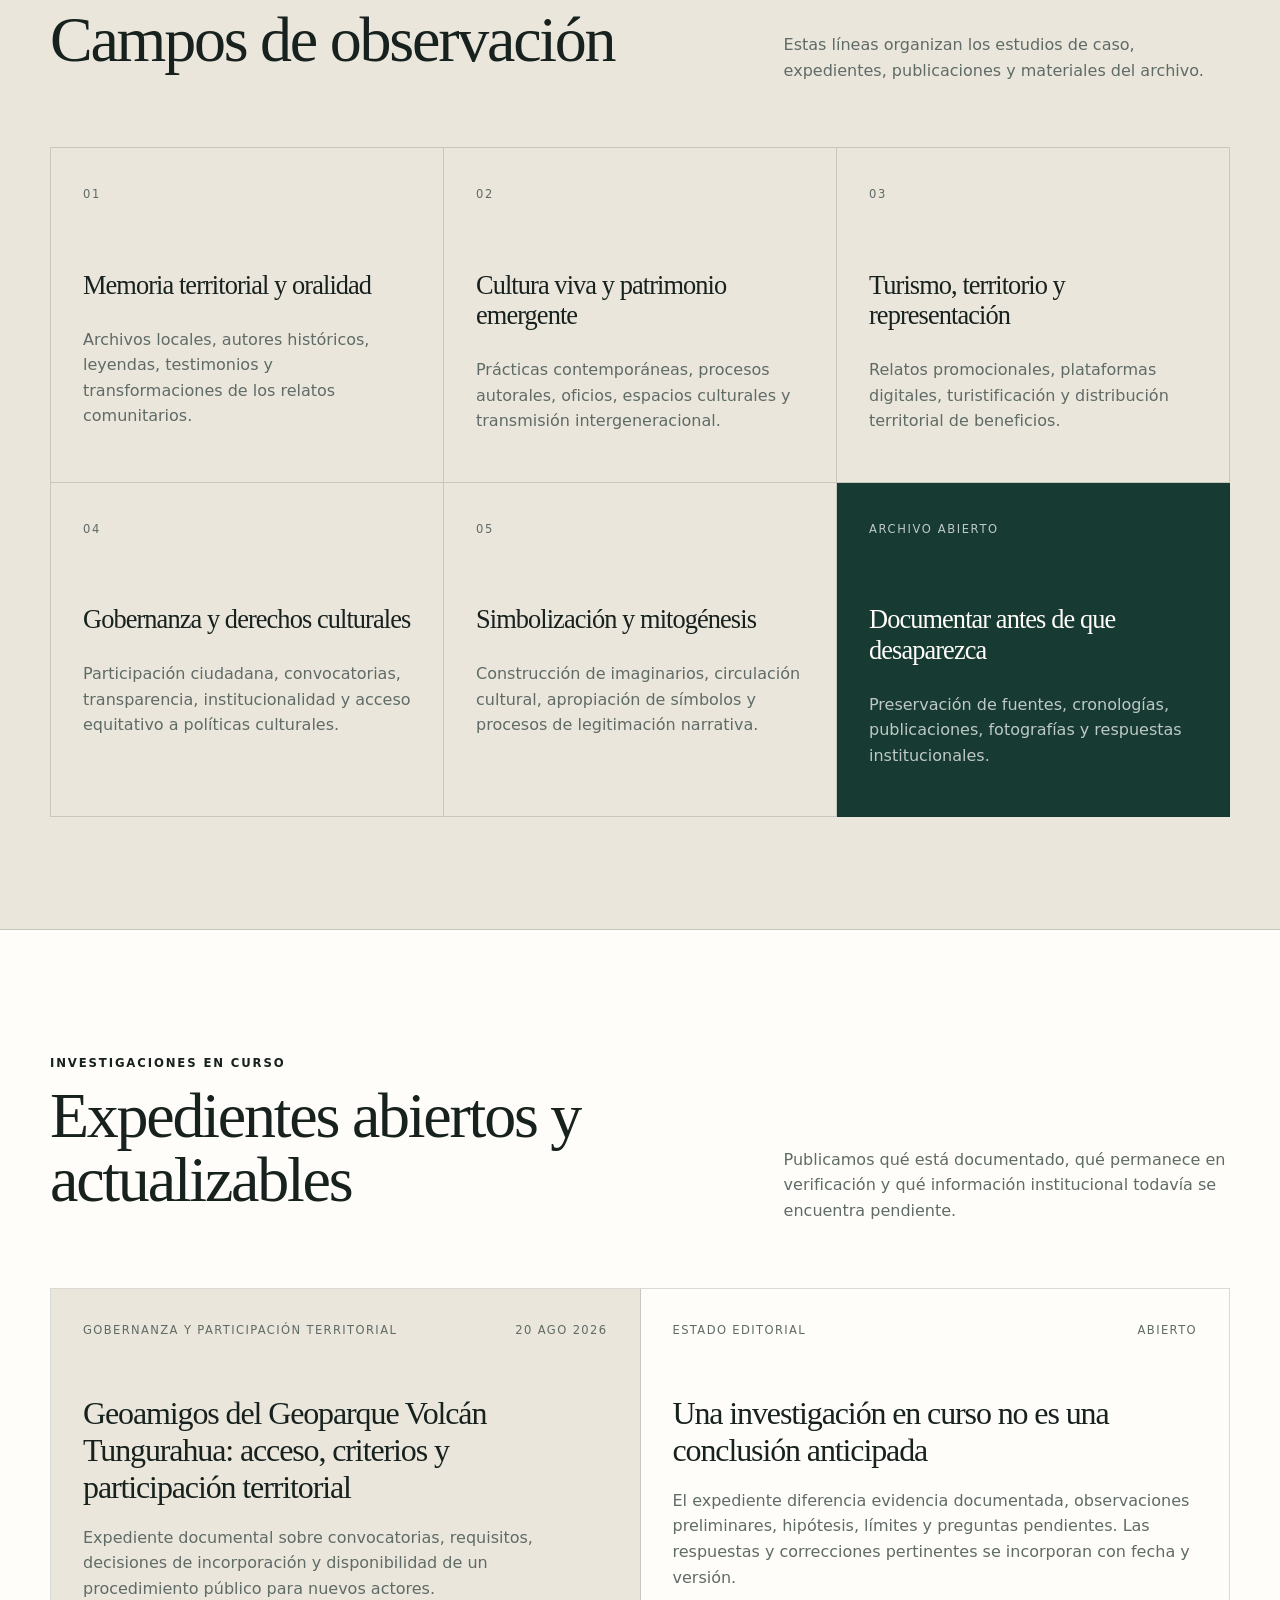
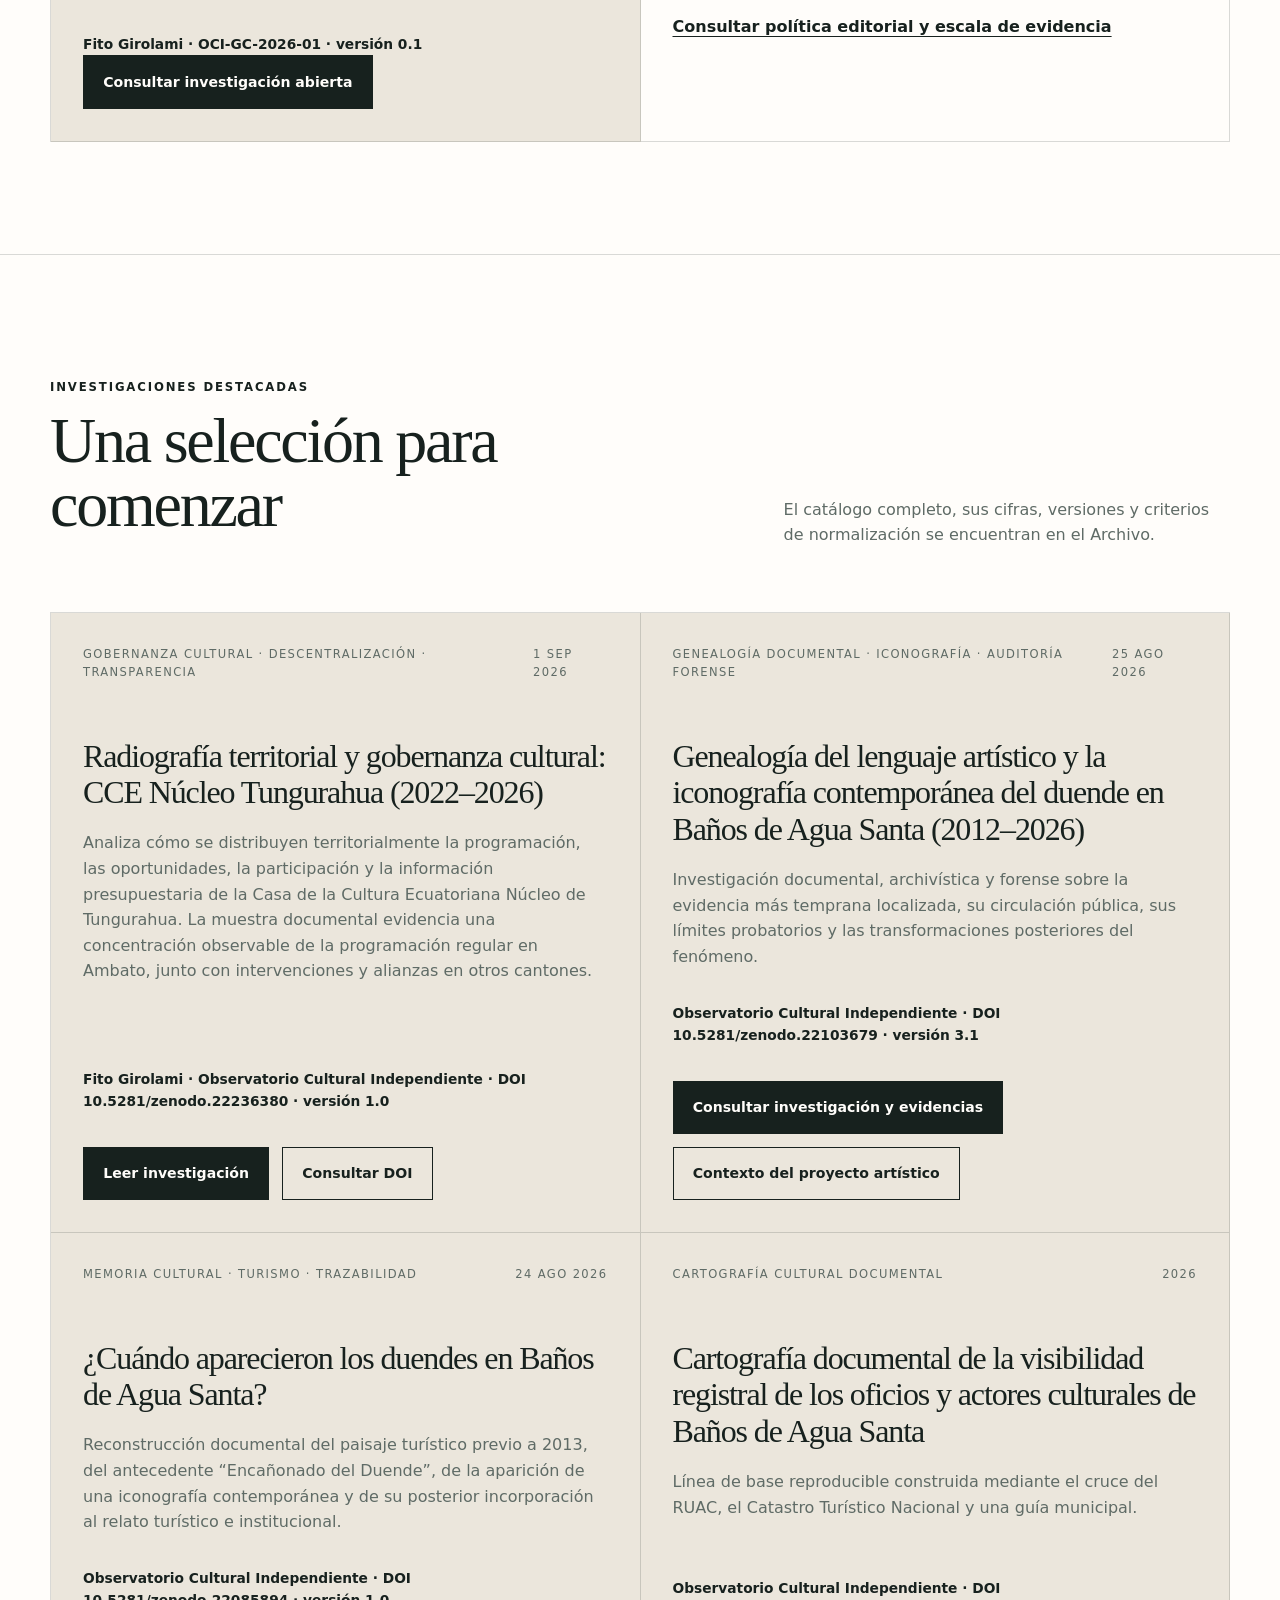
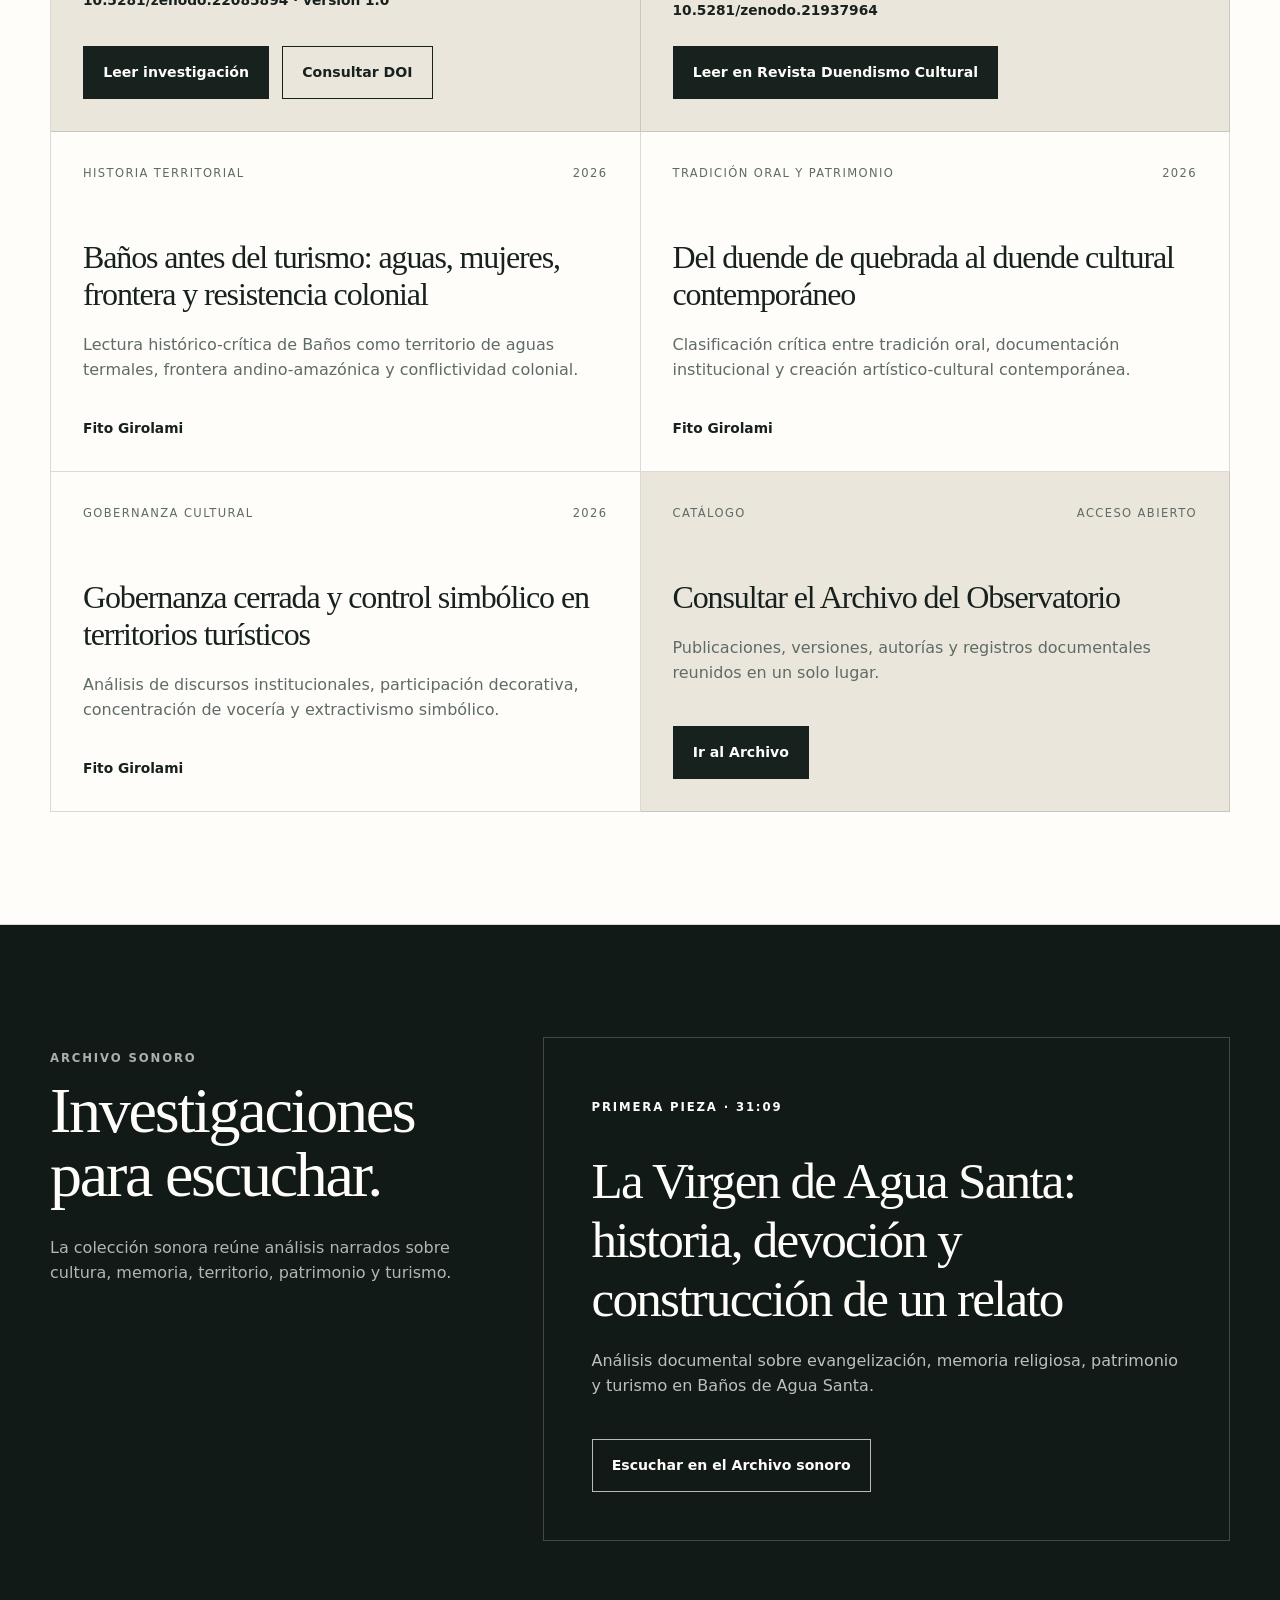
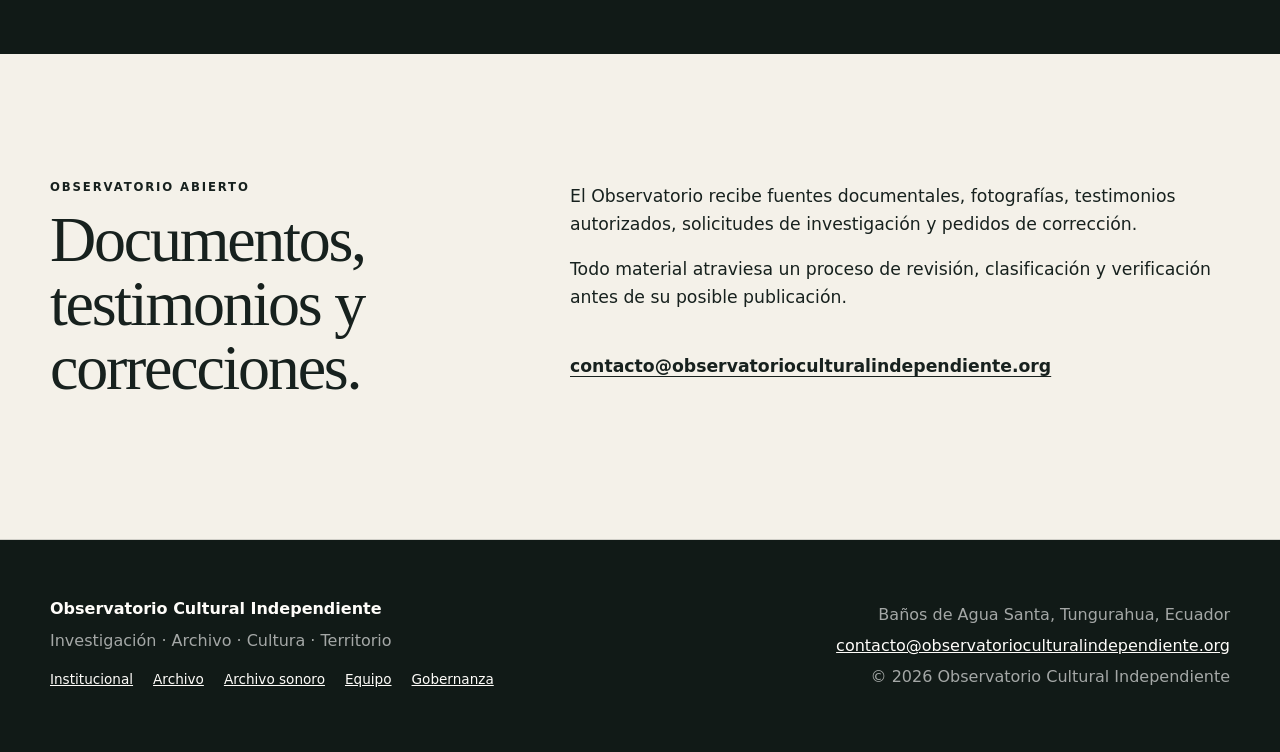
==== commit c01bc0e1: "Destaca informe CCE Tungurahua en el hub del OCI" ====
--- a/index.html
+++ b/index.html
@@ -106,6 +106,7 @@
           <p>El catálogo completo, sus cifras, versiones y criterios de normalización se encuentran en el Archivo.</p>
         </div>
         <div class="publication-grid">
+          <article class="publication-card publication-card-link"><div class="publication-meta"><span>Gobernanza cultural · Descentralización · Transparencia</span><time datetime="2026-09-01">1 sep 2026</time></div><h3>Radiografía territorial y gobernanza cultural: CCE Núcleo Tungurahua (2022–2026)</h3><p>Analiza cómo se distribuyen territorialmente la programación, las oportunidades, la participación y la información presupuestaria de la Casa de la Cultura Ecuatoriana Núcleo de Tungurahua. La muestra documental evidencia una concentración observable de la programación regular en Ambato, junto con intervenciones y alianzas en otros cantones.</p><div class="publication-authors">Fito Girolami · Observatorio Cultural Independiente · DOI 10.5281/zenodo.22236380 · versión 1.0</div><div class="hero-actions"><a class="button button-primary" href="estudios/cce-tungurahua-radiografia-territorial-2022-2026.html">Leer investigación</a><a class="button button-secondary" href="https://doi.org/10.5281/zenodo.22236380" target="_blank" rel="noopener noreferrer">Consultar DOI</a></div></article>
           <article class="publication-card publication-card-link"><div class="publication-meta"><span>Genealogía documental · Iconografía · Auditoría forense</span><time datetime="2026-08-25">25 ago 2026</time></div><h3>Genealogía del lenguaje artístico y la iconografía contemporánea del duende en Baños de Agua Santa (2012–2026)</h3><p>Investigación documental, archivística y forense sobre la evidencia más temprana localizada, su circulación pública, sus límites probatorios y las transformaciones posteriores del fenómeno.</p><div class="publication-authors">Observatorio Cultural Independiente · DOI 10.5281/zenodo.22103679 · versión 3.1</div><div class="hero-actions"><a class="button button-primary" href="https://doi.org/10.5281/zenodo.22103679" target="_blank" rel="noopener noreferrer">Consultar investigación y evidencias</a><a class="button button-secondary" href="https://lacasadelduende.art/investigacion.html" target="_blank" rel="noopener noreferrer">Contexto del proyecto artístico</a></div></article>
           <article class="publication-card publication-card-link"><div class="publication-meta"><span>Memoria cultural · Turismo · Trazabilidad</span><time datetime="2026-08-24">24 ago 2026</time></div><h3>¿Cuándo aparecieron los duendes en Baños de Agua Santa?</h3><p>Reconstrucción documental del paisaje turístico previo a 2013, del antecedente “Encañonado del Duende”, de la aparición de una iconografía contemporánea y de su posterior incorporación al relato turístico e institucional.</p><div class="publication-authors">Observatorio Cultural Independiente · DOI 10.5281/zenodo.22085894 · versión 1.0</div><div class="hero-actions"><a class="button button-primary" href="estudios/duendes-banos-memoria-cultural-2012-2026.html">Leer investigación</a><a class="button button-secondary" href="https://doi.org/10.5281/zenodo.22085894" target="_blank" rel="noopener noreferrer">Consultar DOI</a></div></article>
           <article class="publication-card publication-card-link"><div class="publication-meta"><span>Cartografía cultural documental</span><time datetime="2026-08-14">2026</time></div><h3>Cartografía documental de la visibilidad registral de los oficios y actores culturales de Baños de Agua Santa</h3><p>Línea de base reproducible construida mediante el cruce del RUAC, el Catastro Turístico Nacional y una guía municipal.</p><div class="publication-authors">Observatorio Cultural Independiente · DOI 10.5281/zenodo.21937964</div><a class="button button-primary" href="https://duendismocultural.org/articulos/cartografia-documental-cultural-banos/" target="_blank" rel="noopener noreferrer">Leer en Revista Duendismo Cultural</a></article>
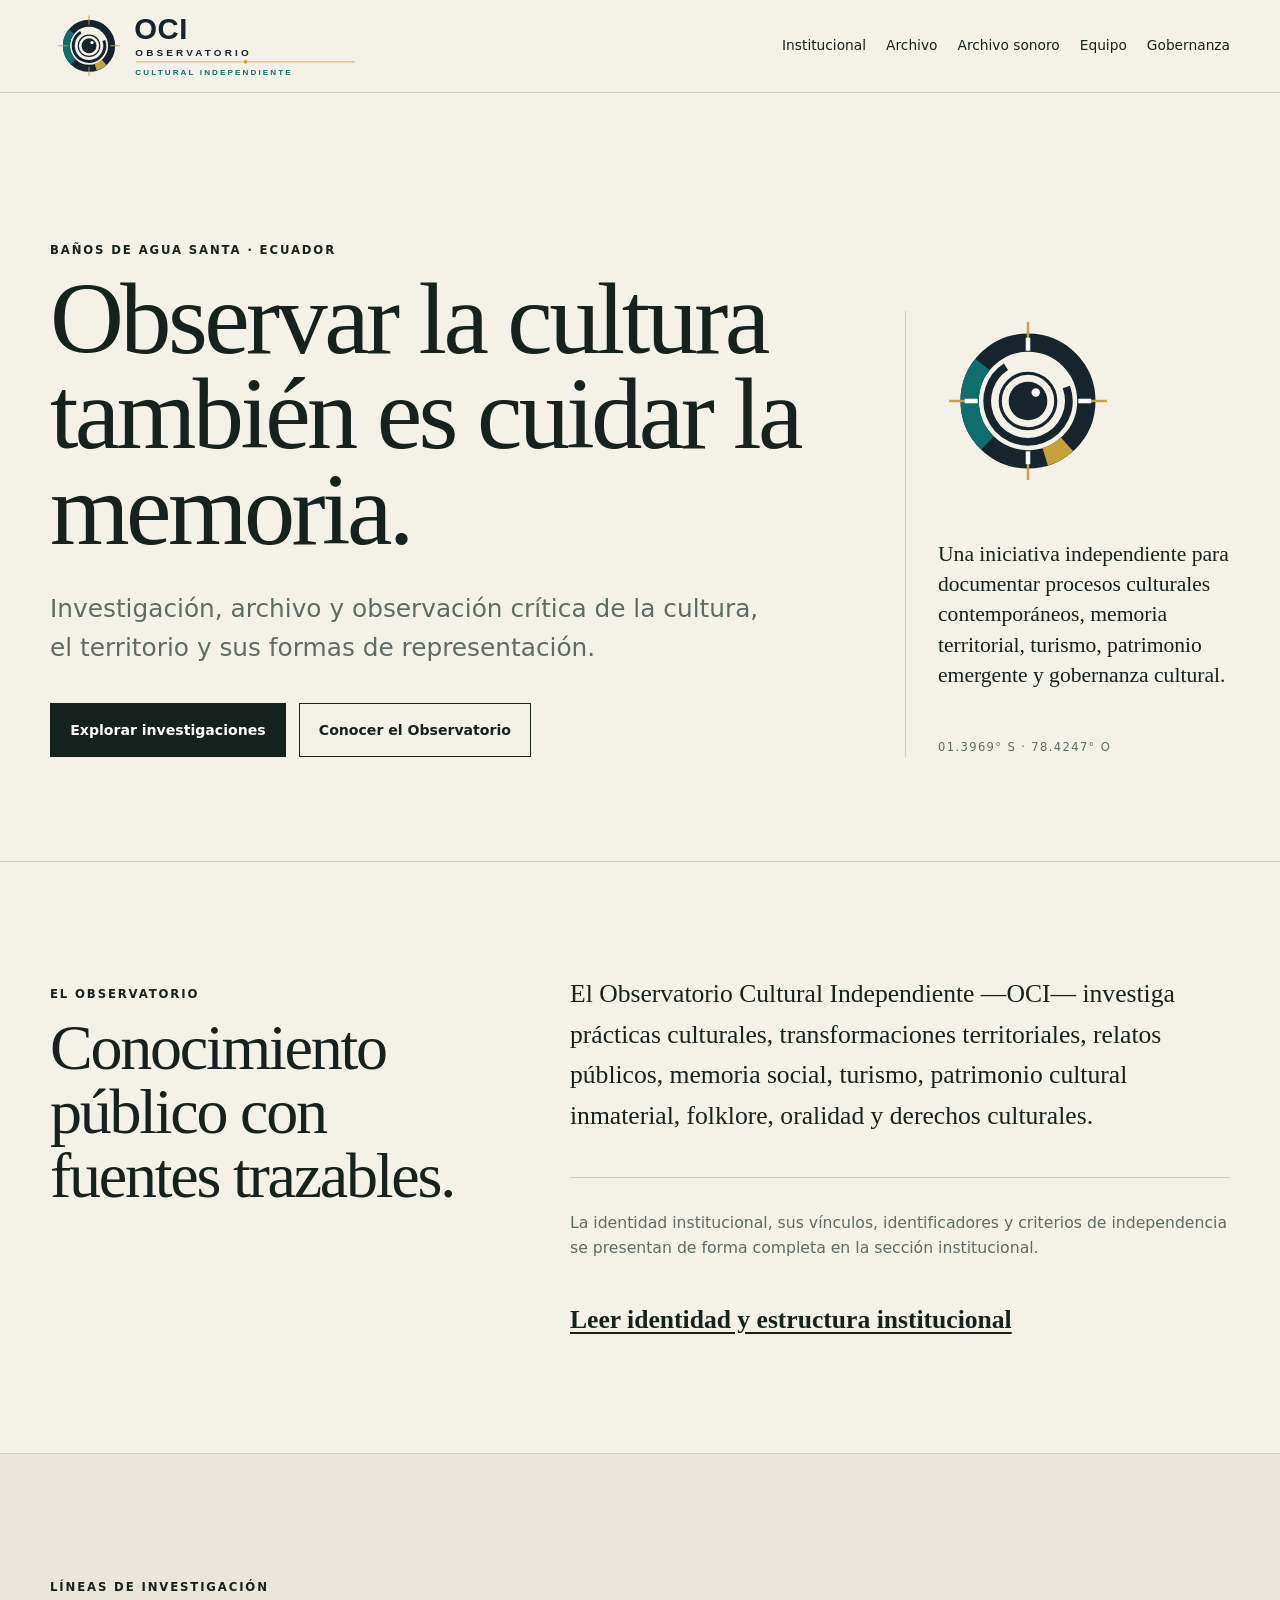
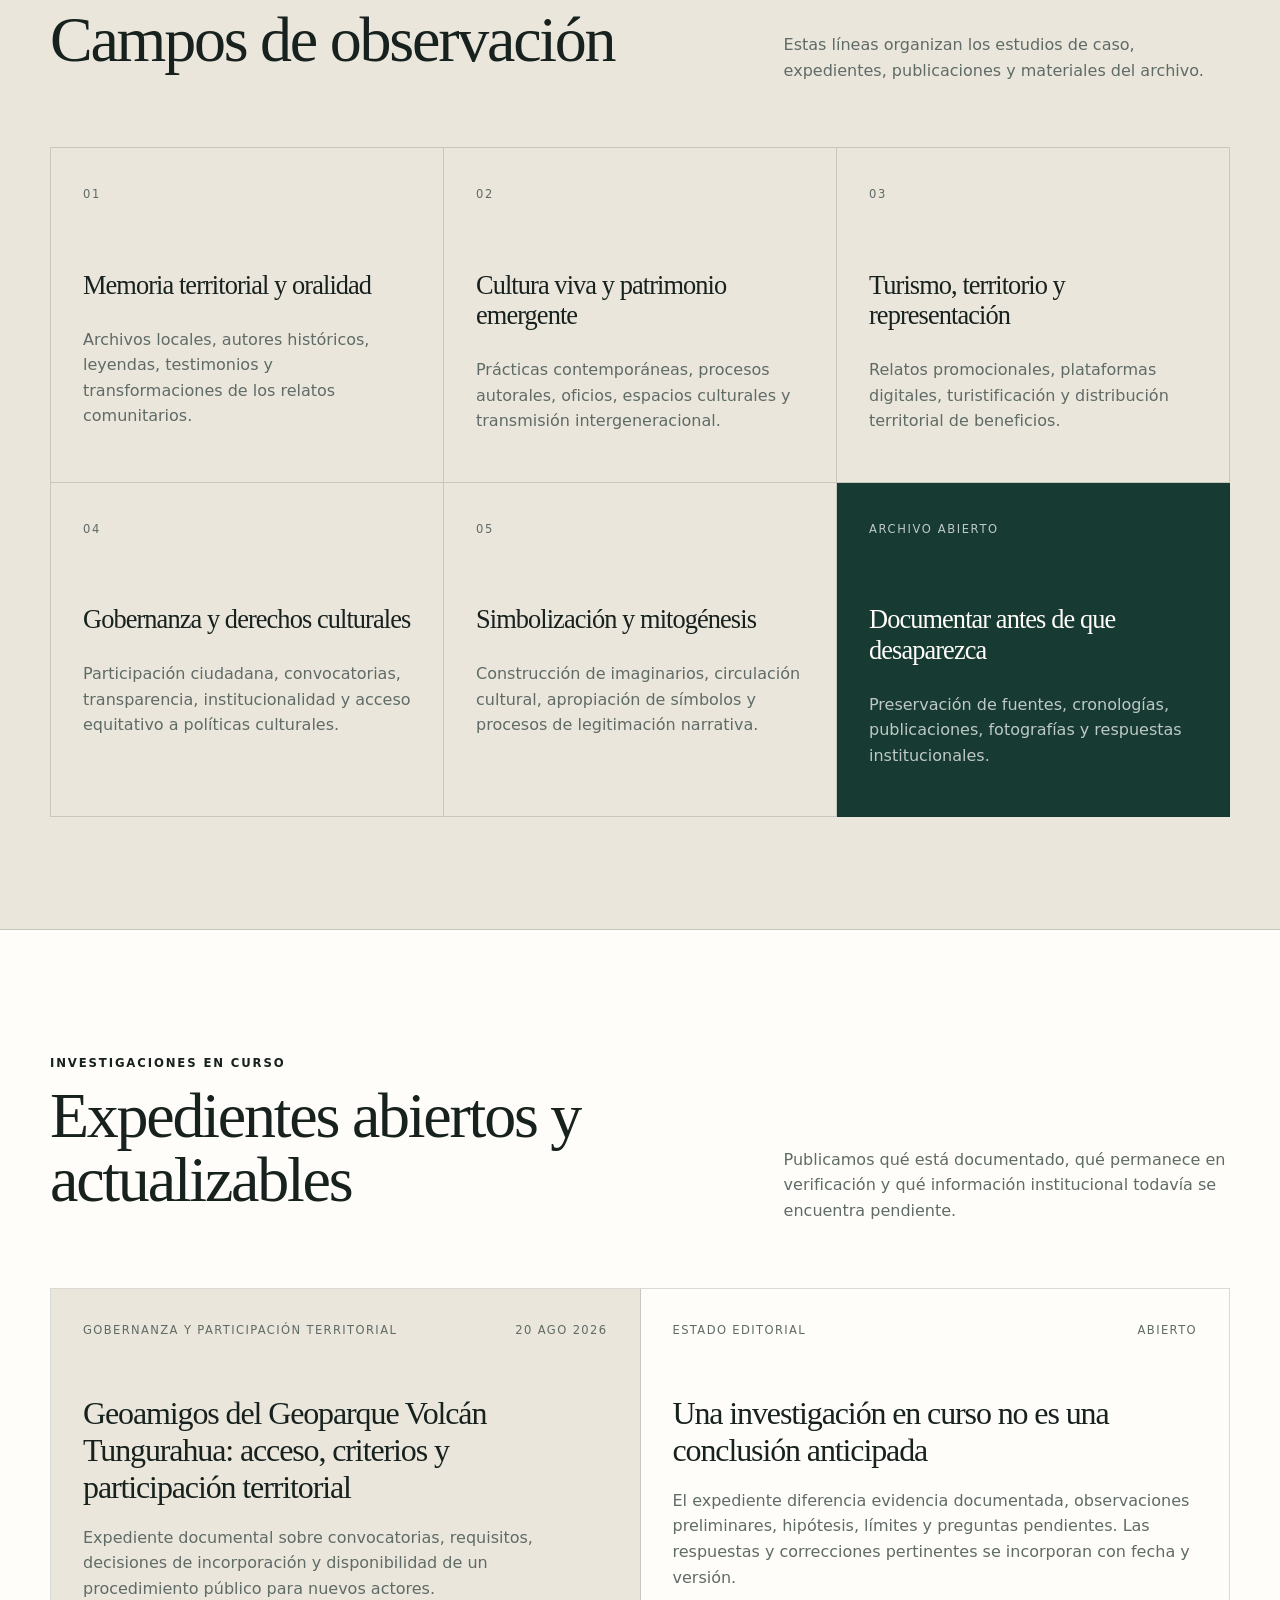
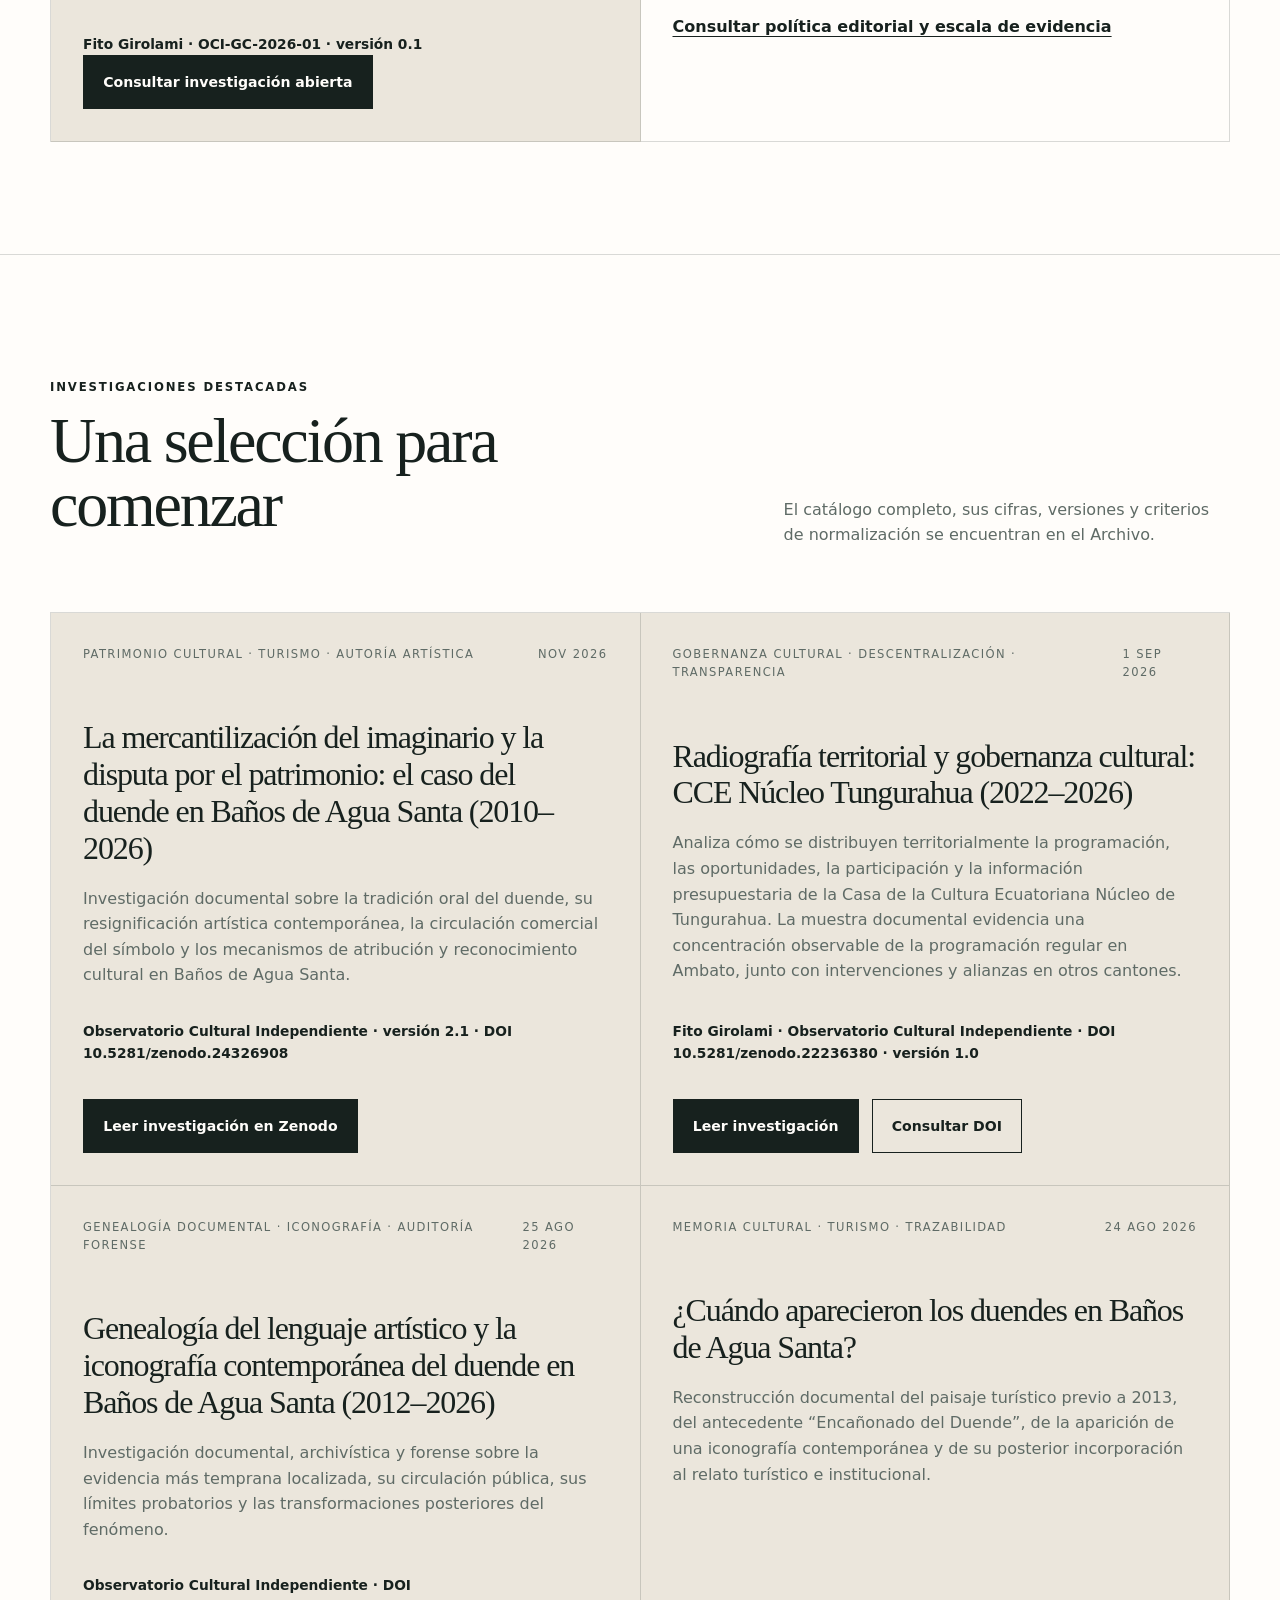
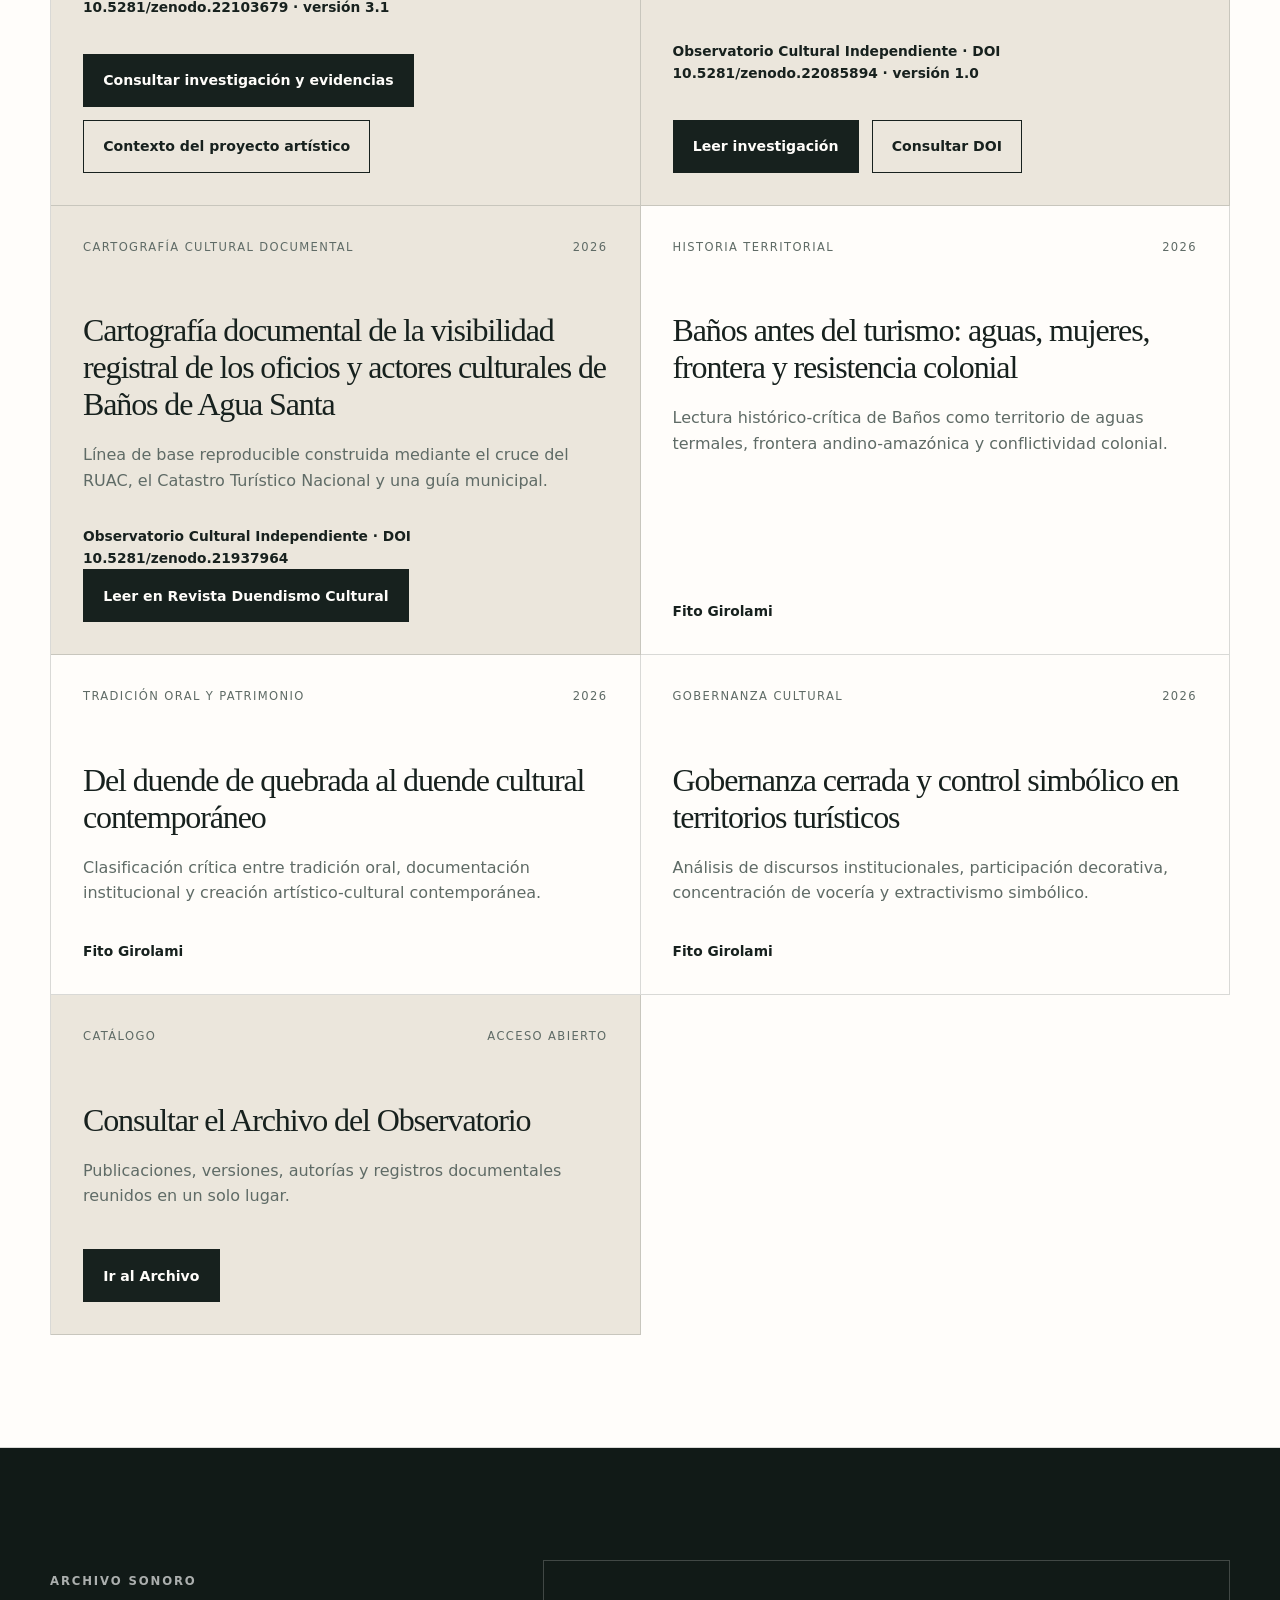
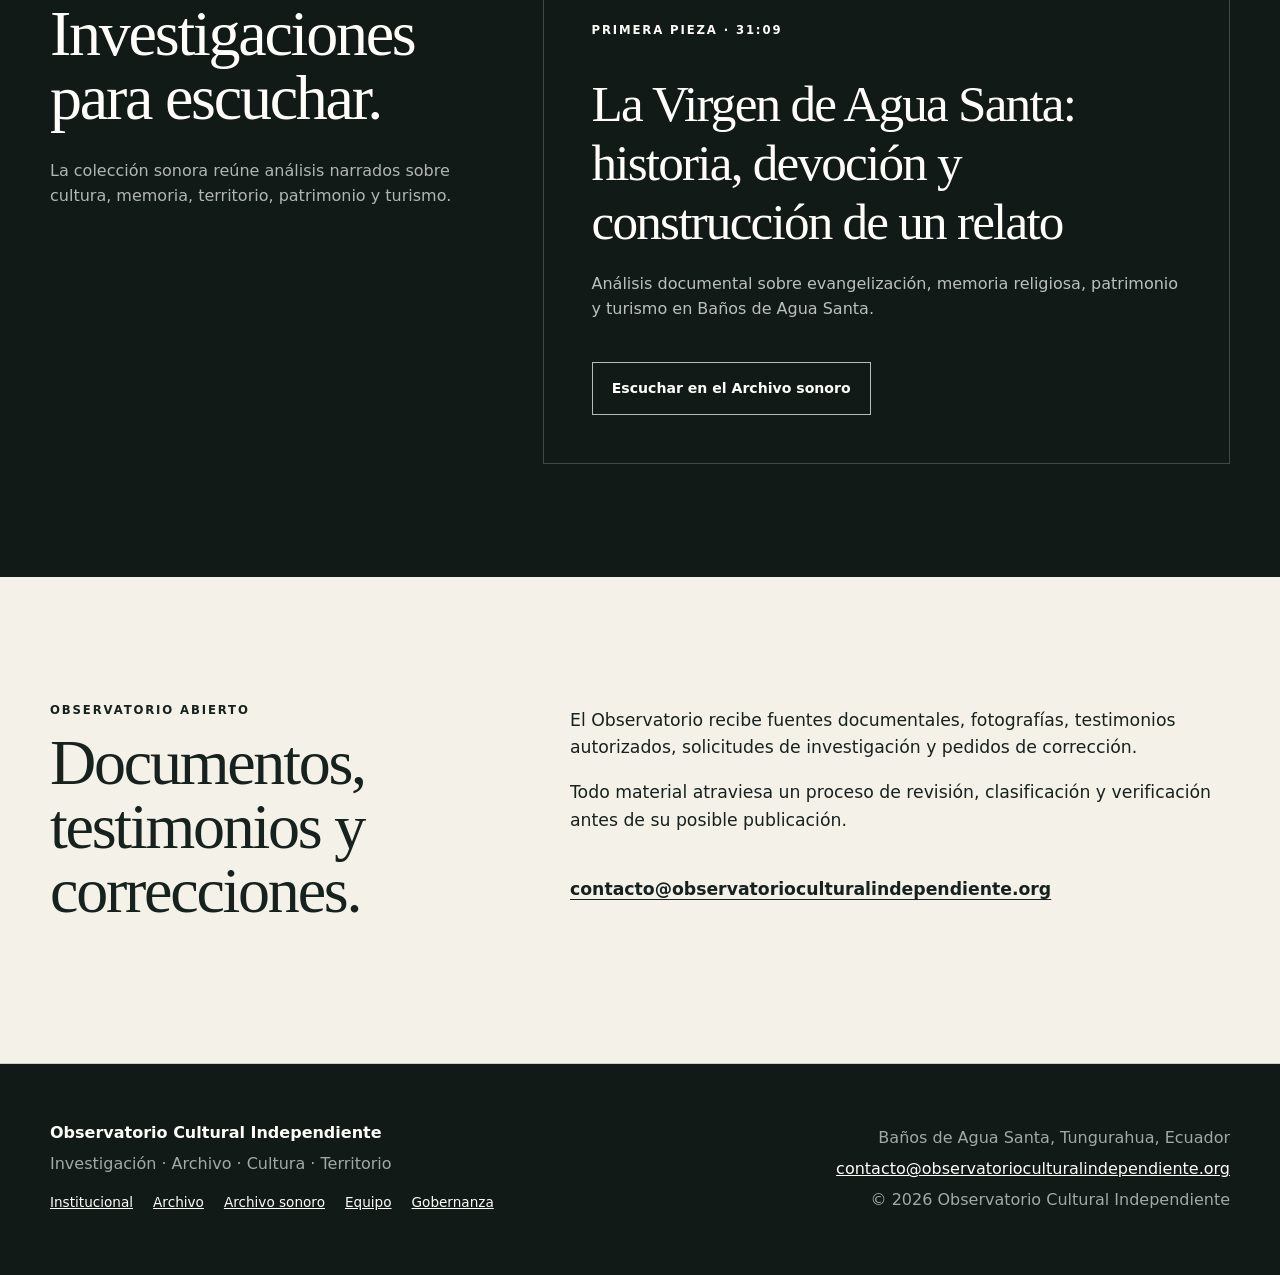
==== commit b9a24447: "Publicar investigación OCI sobre duendes y patrimonio (DOI 10.5281/zenodo.24326908)" ====
--- a/index.html
+++ b/index.html
@@ -106,6 +106,7 @@
           <p>El catálogo completo, sus cifras, versiones y criterios de normalización se encuentran en el Archivo.</p>
         </div>
         <div class="publication-grid">
+          <article class="publication-card publication-card-link"><div class="publication-meta"><span>Patrimonio cultural · Turismo · Autoría artística</span><time datetime="2026-11">nov 2026</time></div><h3>La mercantilización del imaginario y la disputa por el patrimonio: el caso del duende en Baños de Agua Santa (2010–2026)</h3><p>Investigación documental sobre la tradición oral del duende, su resignificación artística contemporánea, la circulación comercial del símbolo y los mecanismos de atribución y reconocimiento cultural en Baños de Agua Santa.</p><div class="publication-authors">Observatorio Cultural Independiente · versión 2.1 · DOI 10.5281/zenodo.24326908</div><div class="hero-actions"><a class="button button-primary" href="https://doi.org/10.5281/zenodo.24326908" target="_blank" rel="noopener noreferrer">Leer investigación en Zenodo</a></div></article>
           <article class="publication-card publication-card-link"><div class="publication-meta"><span>Gobernanza cultural · Descentralización · Transparencia</span><time datetime="2026-09-01">1 sep 2026</time></div><h3>Radiografía territorial y gobernanza cultural: CCE Núcleo Tungurahua (2022–2026)</h3><p>Analiza cómo se distribuyen territorialmente la programación, las oportunidades, la participación y la información presupuestaria de la Casa de la Cultura Ecuatoriana Núcleo de Tungurahua. La muestra documental evidencia una concentración observable de la programación regular en Ambato, junto con intervenciones y alianzas en otros cantones.</p><div class="publication-authors">Fito Girolami · Observatorio Cultural Independiente · DOI 10.5281/zenodo.22236380 · versión 1.0</div><div class="hero-actions"><a class="button button-primary" href="estudios/cce-tungurahua-radiografia-territorial-2022-2026.html">Leer investigación</a><a class="button button-secondary" href="https://doi.org/10.5281/zenodo.22236380" target="_blank" rel="noopener noreferrer">Consultar DOI</a></div></article>
           <article class="publication-card publication-card-link"><div class="publication-meta"><span>Genealogía documental · Iconografía · Auditoría forense</span><time datetime="2026-08-25">25 ago 2026</time></div><h3>Genealogía del lenguaje artístico y la iconografía contemporánea del duende en Baños de Agua Santa (2012–2026)</h3><p>Investigación documental, archivística y forense sobre la evidencia más temprana localizada, su circulación pública, sus límites probatorios y las transformaciones posteriores del fenómeno.</p><div class="publication-authors">Observatorio Cultural Independiente · DOI 10.5281/zenodo.22103679 · versión 3.1</div><div class="hero-actions"><a class="button button-primary" href="https://doi.org/10.5281/zenodo.22103679" target="_blank" rel="noopener noreferrer">Consultar investigación y evidencias</a><a class="button button-secondary" href="https://lacasadelduende.art/investigacion.html" target="_blank" rel="noopener noreferrer">Contexto del proyecto artístico</a></div></article>
           <article class="publication-card publication-card-link"><div class="publication-meta"><span>Memoria cultural · Turismo · Trazabilidad</span><time datetime="2026-08-24">24 ago 2026</time></div><h3>¿Cuándo aparecieron los duendes en Baños de Agua Santa?</h3><p>Reconstrucción documental del paisaje turístico previo a 2013, del antecedente “Encañonado del Duende”, de la aparición de una iconografía contemporánea y de su posterior incorporación al relato turístico e institucional.</p><div class="publication-authors">Observatorio Cultural Independiente · DOI 10.5281/zenodo.22085894 · versión 1.0</div><div class="hero-actions"><a class="button button-primary" href="estudios/duendes-banos-memoria-cultural-2012-2026.html">Leer investigación</a><a class="button button-secondary" href="https://doi.org/10.5281/zenodo.22085894" target="_blank" rel="noopener noreferrer">Consultar DOI</a></div></article>
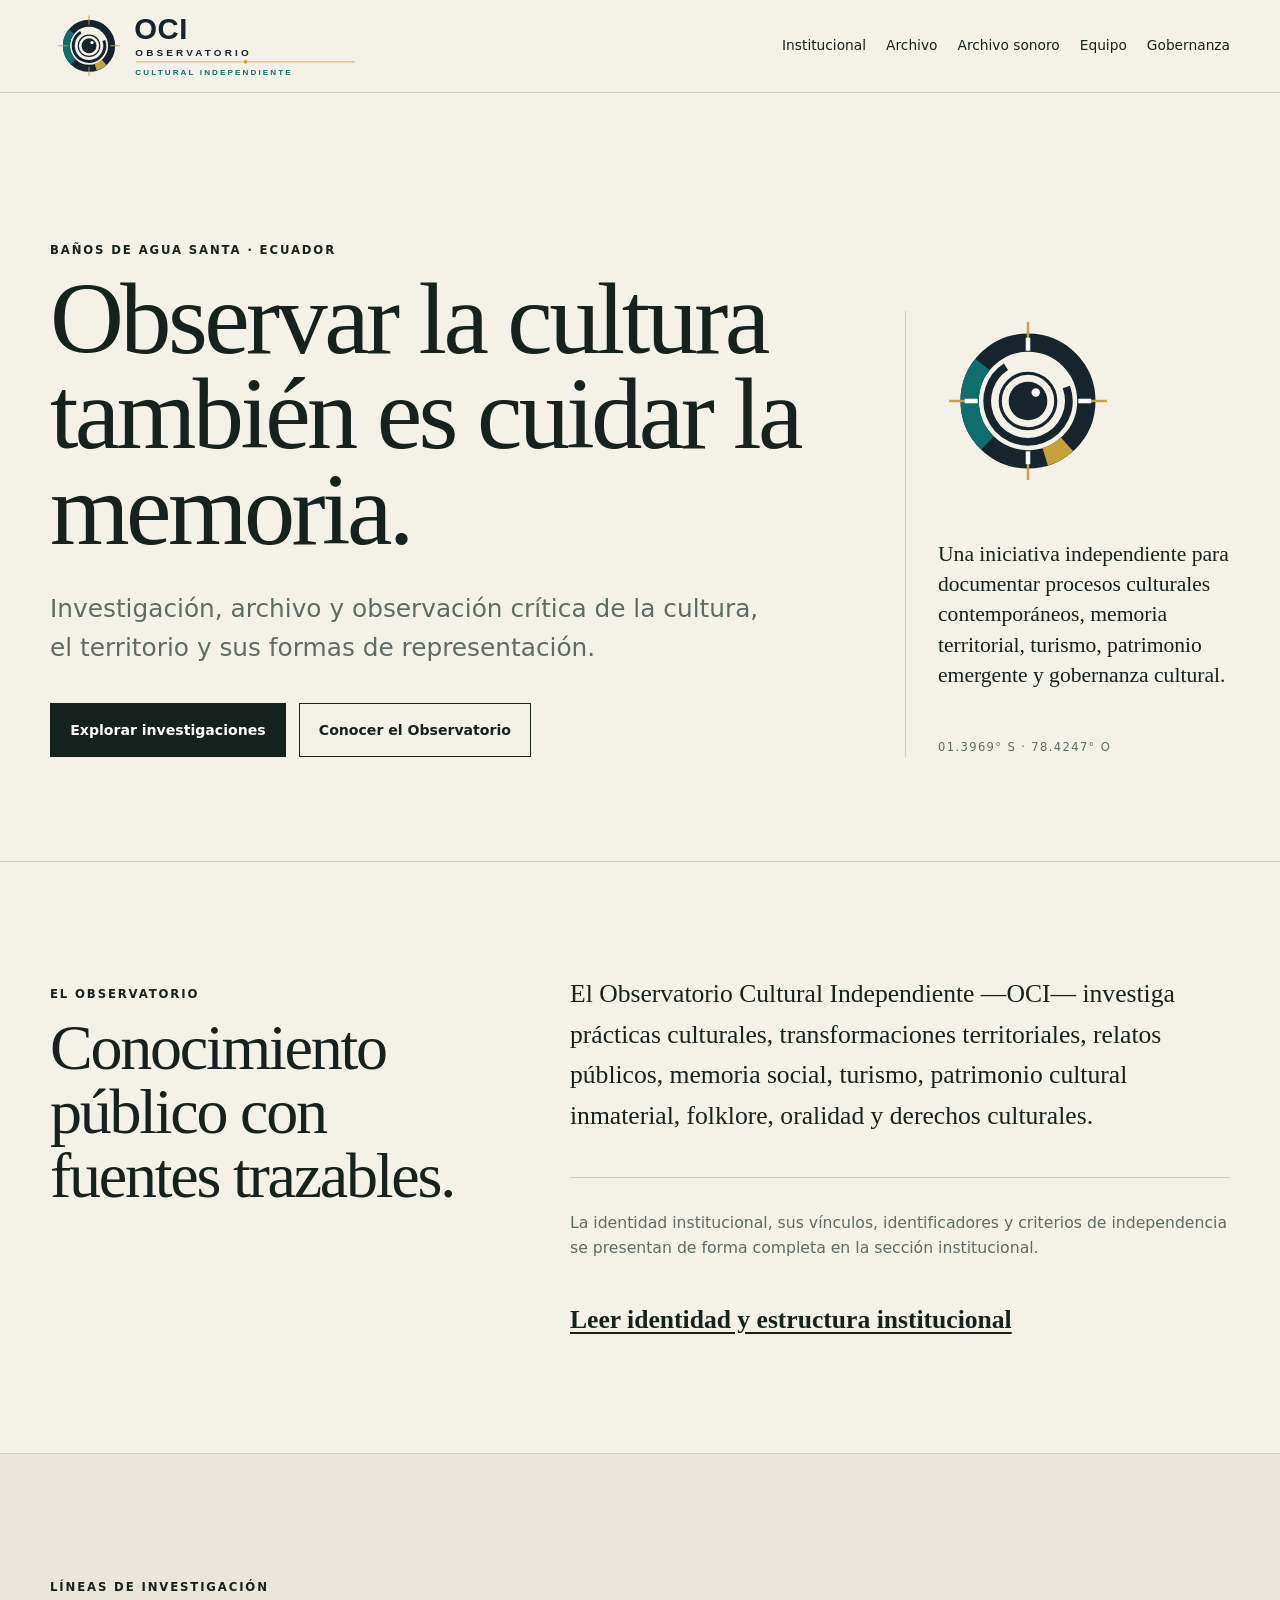
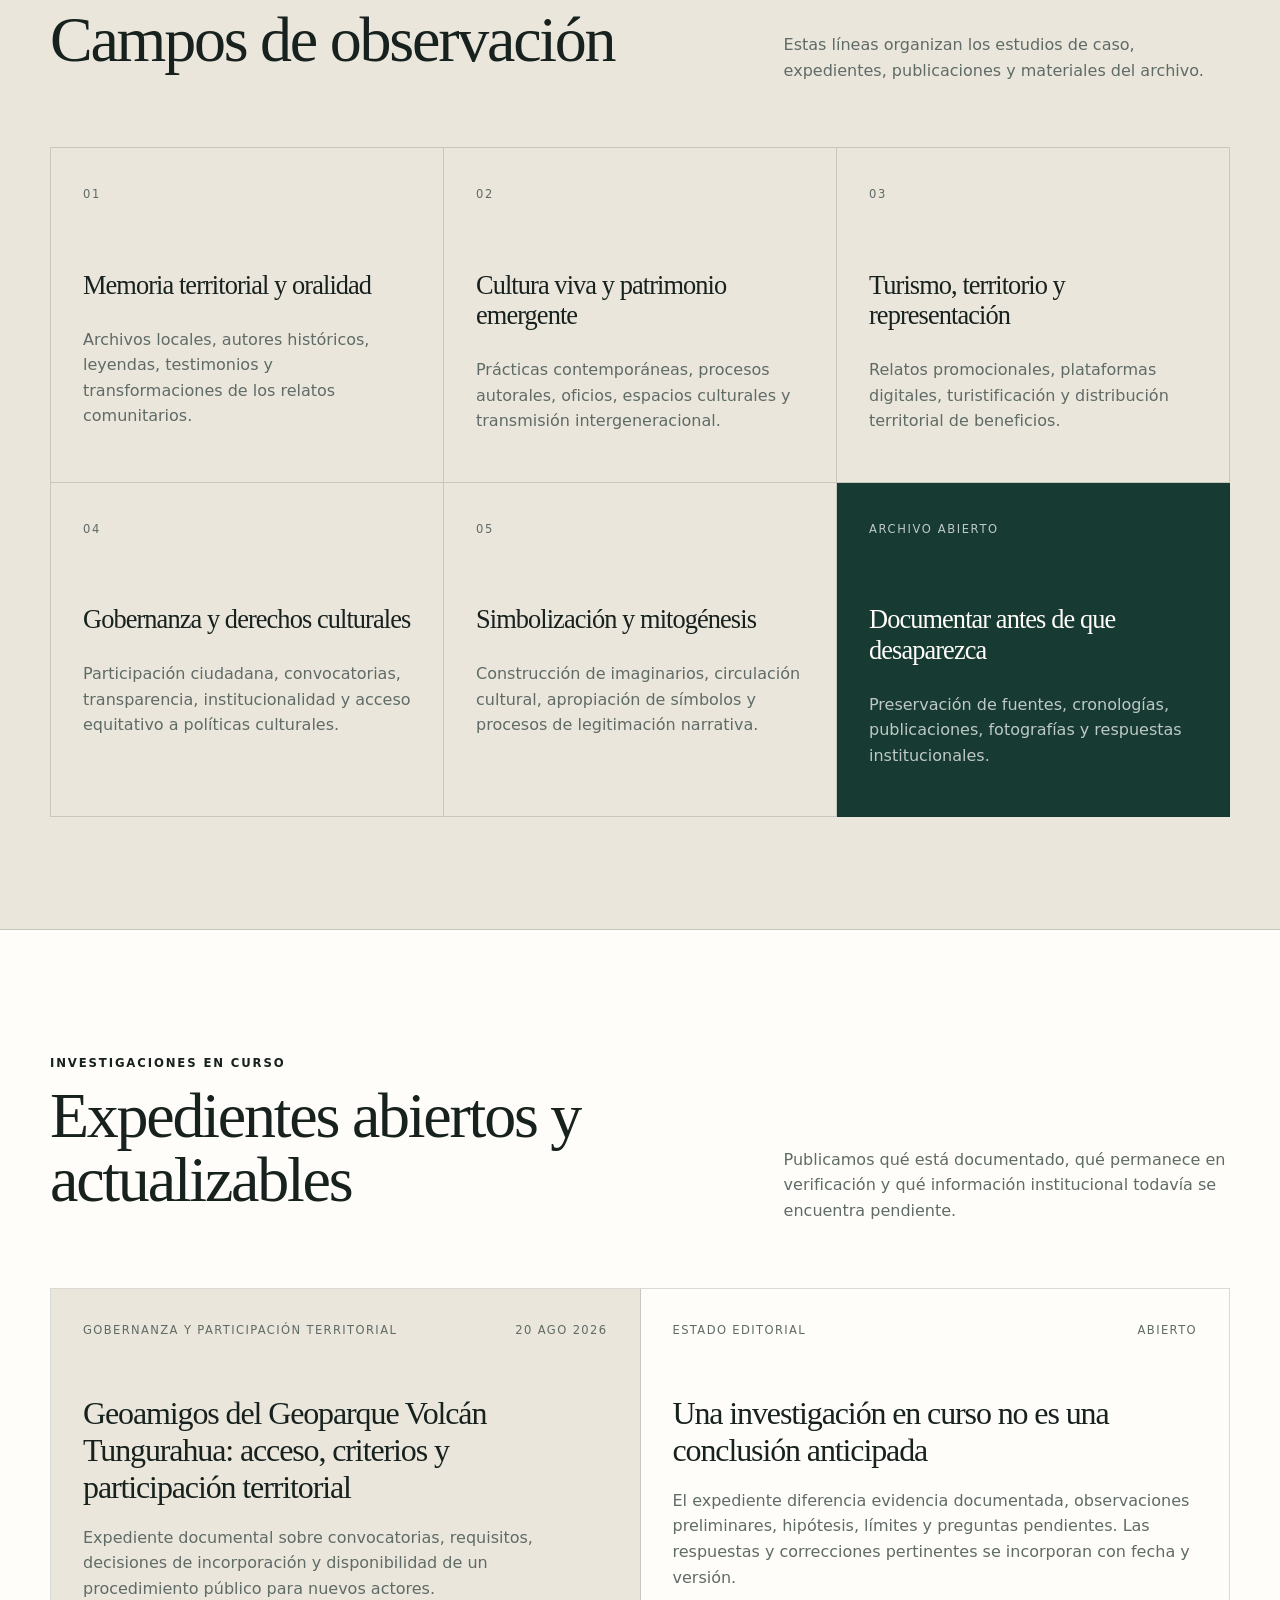
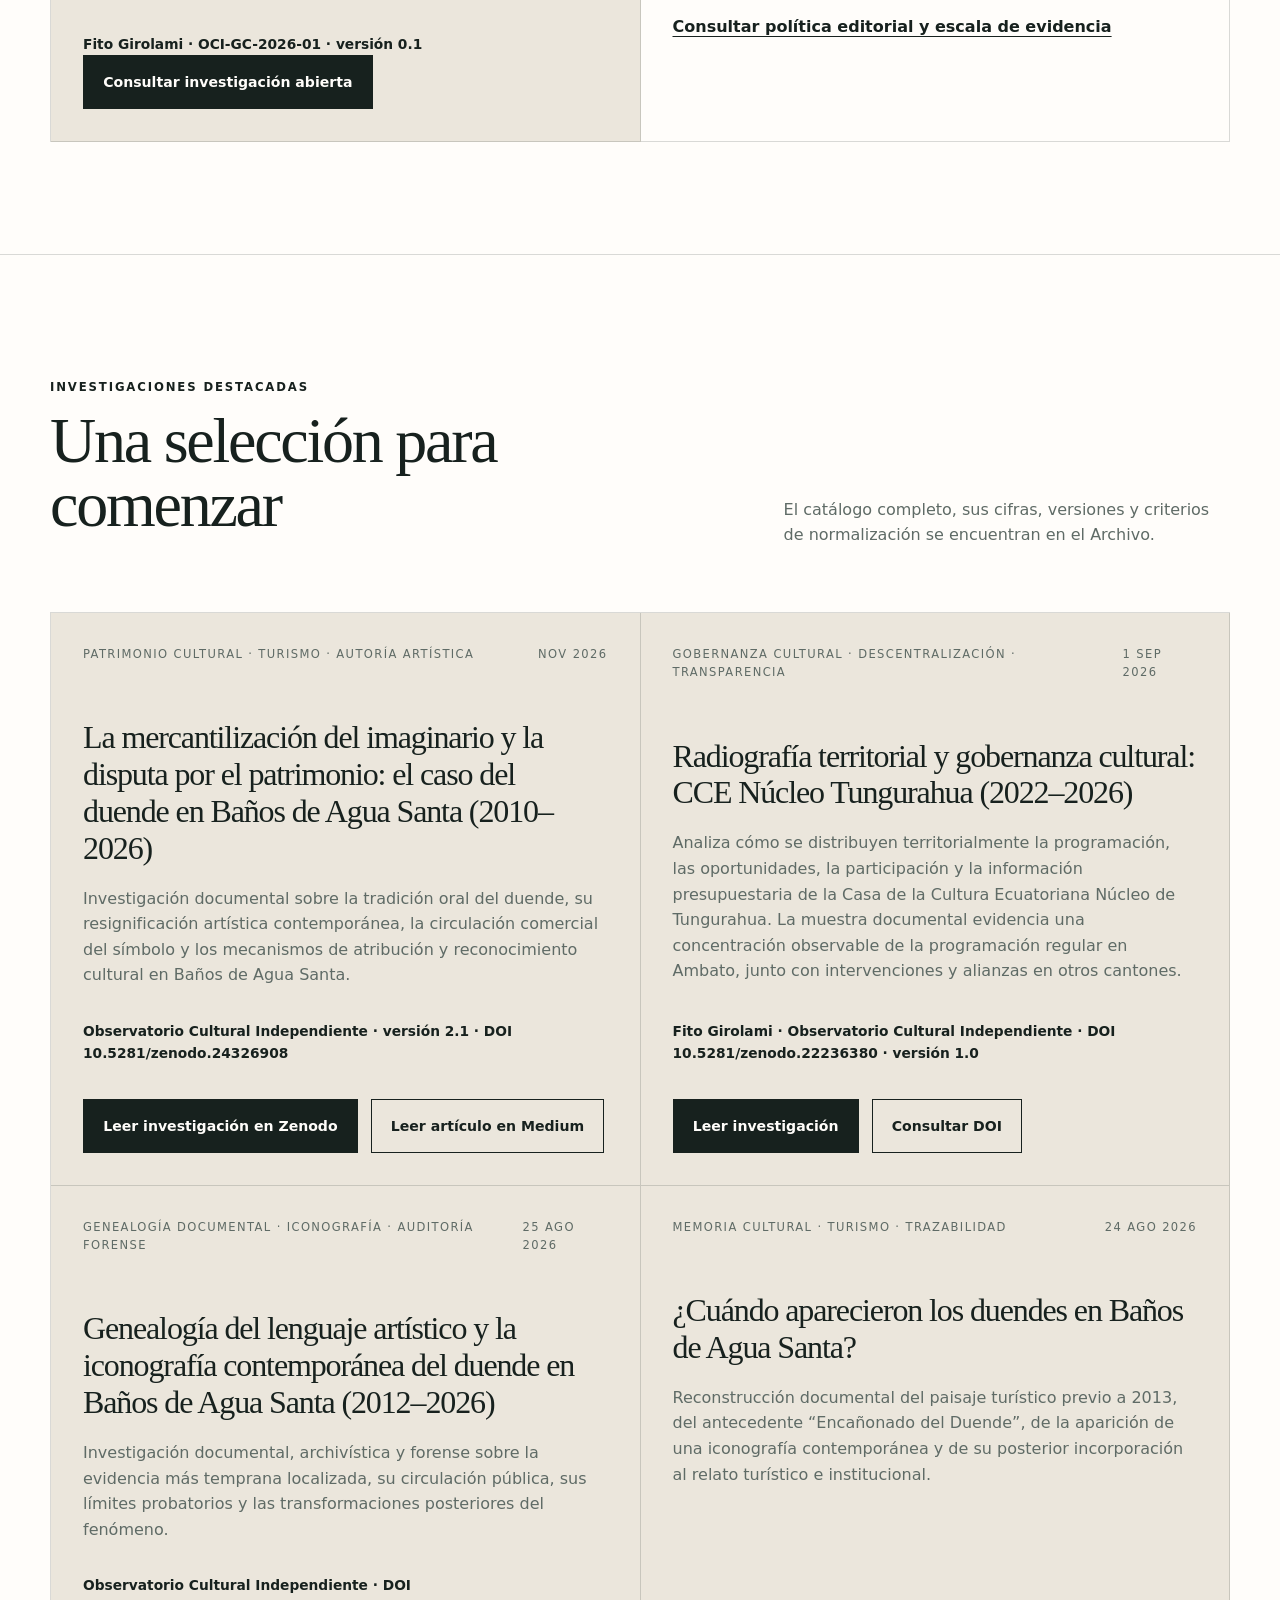
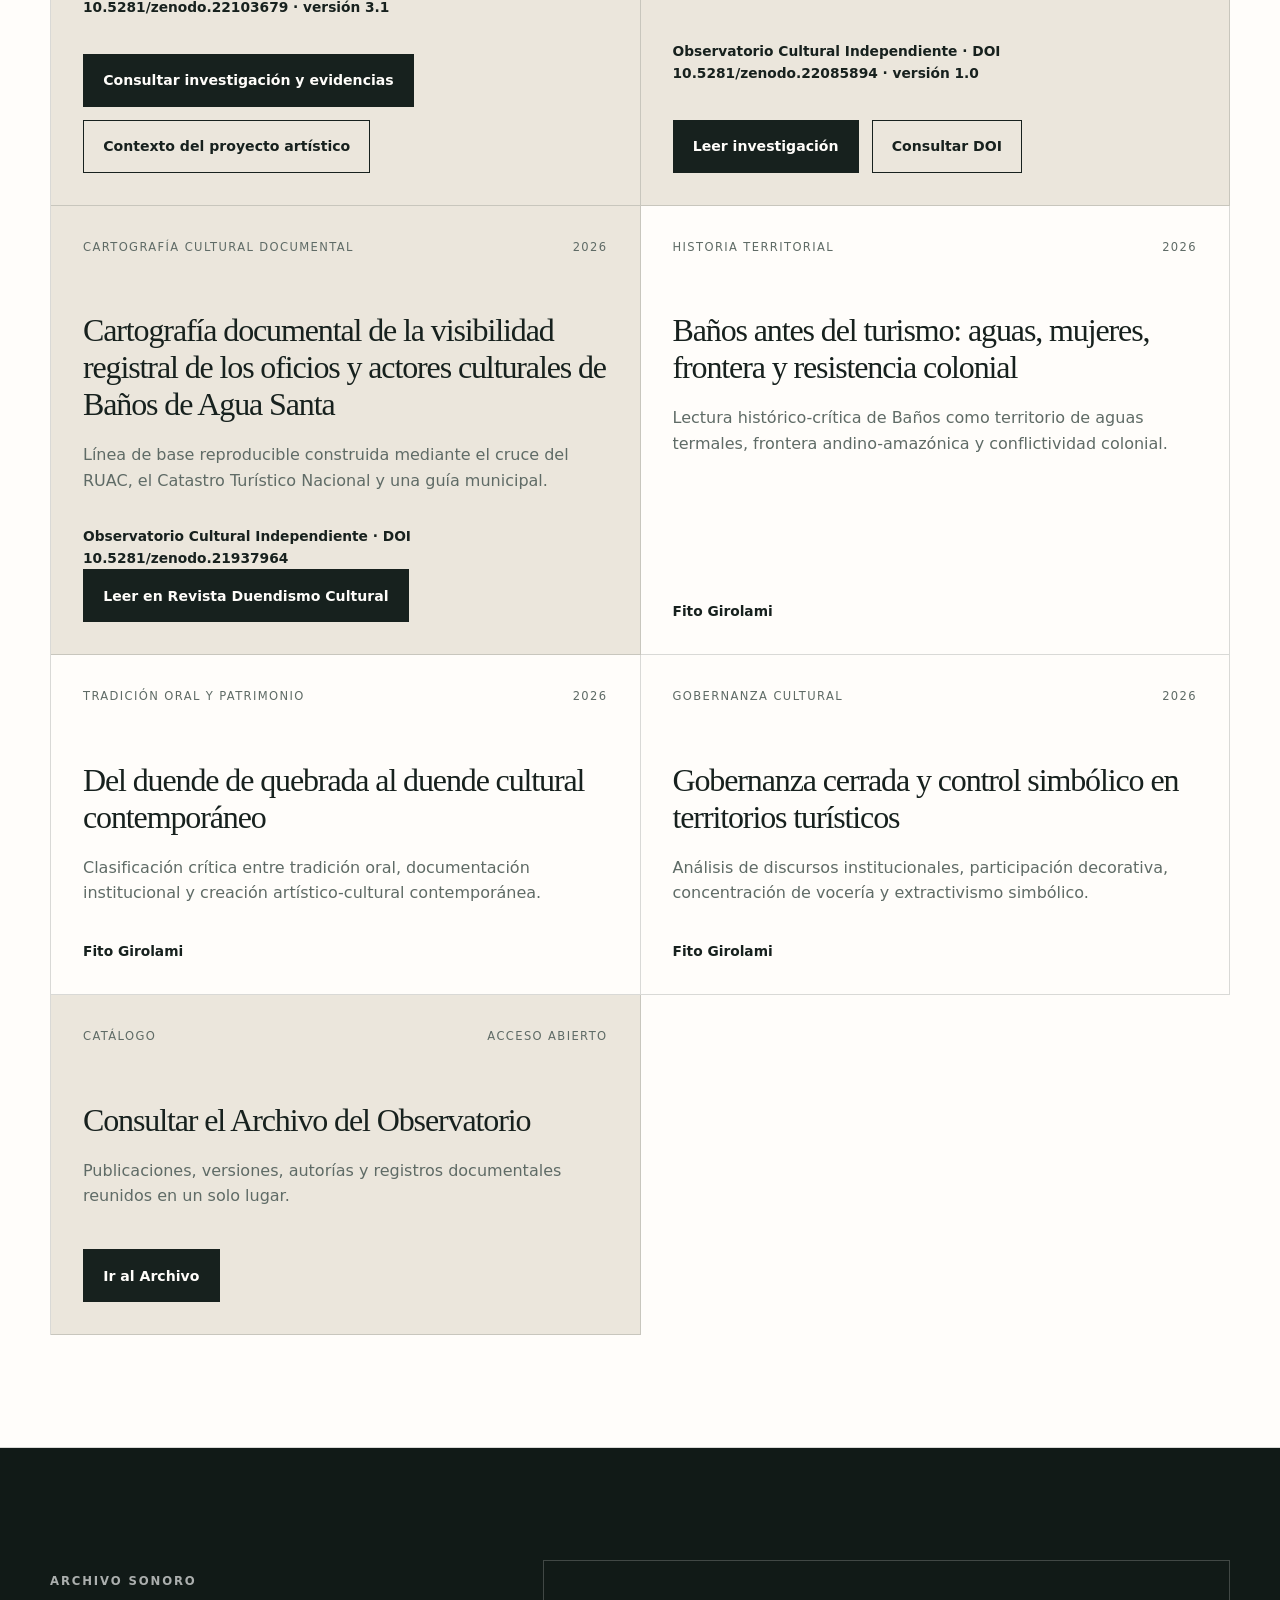
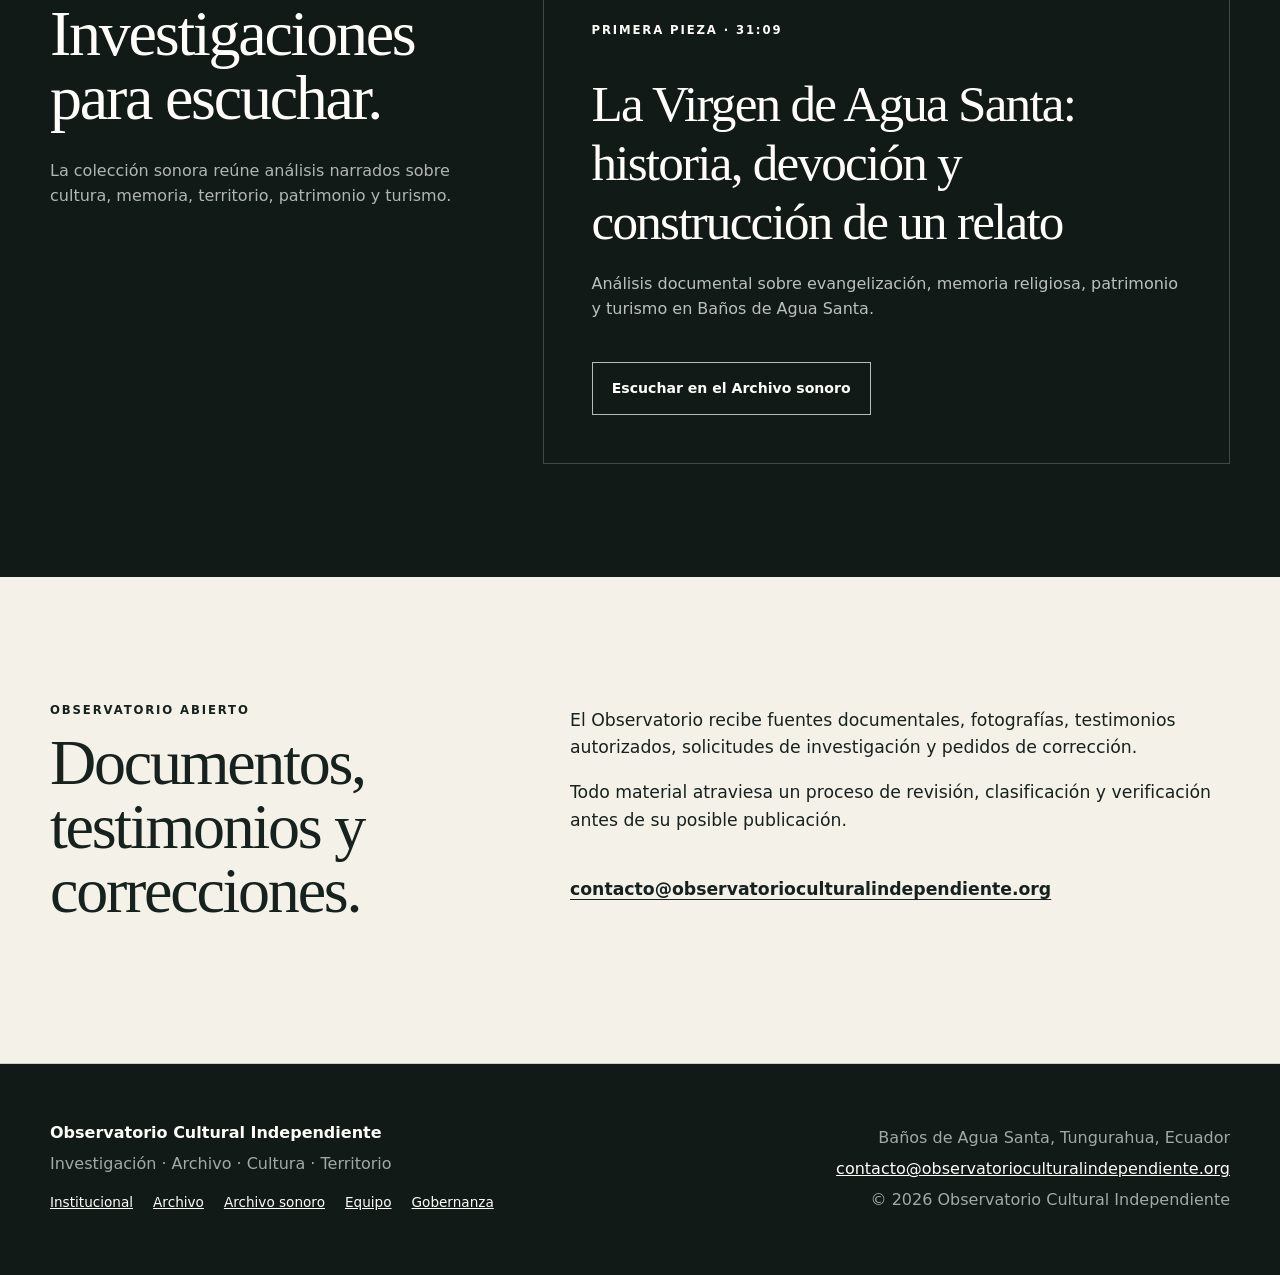
==== commit 2342841e: "Vincular artículo divulgativo de Medium con investigación OCI sobre duendes" ====
--- a/index.html
+++ b/index.html
@@ -106,7 +106,7 @@
           <p>El catálogo completo, sus cifras, versiones y criterios de normalización se encuentran en el Archivo.</p>
         </div>
         <div class="publication-grid">
-          <article class="publication-card publication-card-link"><div class="publication-meta"><span>Patrimonio cultural · Turismo · Autoría artística</span><time datetime="2026-11">nov 2026</time></div><h3>La mercantilización del imaginario y la disputa por el patrimonio: el caso del duende en Baños de Agua Santa (2010–2026)</h3><p>Investigación documental sobre la tradición oral del duende, su resignificación artística contemporánea, la circulación comercial del símbolo y los mecanismos de atribución y reconocimiento cultural en Baños de Agua Santa.</p><div class="publication-authors">Observatorio Cultural Independiente · versión 2.1 · DOI 10.5281/zenodo.24326908</div><div class="hero-actions"><a class="button button-primary" href="https://doi.org/10.5281/zenodo.24326908" target="_blank" rel="noopener noreferrer">Leer investigación en Zenodo</a></div></article>
+          <article class="publication-card publication-card-link"><div class="publication-meta"><span>Patrimonio cultural · Turismo · Autoría artística</span><time datetime="2026-11">nov 2026</time></div><h3>La mercantilización del imaginario y la disputa por el patrimonio: el caso del duende en Baños de Agua Santa (2010–2026)</h3><p>Investigación documental sobre la tradición oral del duende, su resignificación artística contemporánea, la circulación comercial del símbolo y los mecanismos de atribución y reconocimiento cultural en Baños de Agua Santa.</p><div class="publication-authors">Observatorio Cultural Independiente · versión 2.1 · DOI 10.5281/zenodo.24326908</div><div class="hero-actions"><a class="button button-primary" href="https://doi.org/10.5281/zenodo.24326908" target="_blank" rel="noopener noreferrer">Leer investigación en Zenodo</a><a class="button button-secondary" href="https://medium.com/@observatorio.culturaec/cuando-el-duende-se-convierte-en-negocio-qui%C3%A9n-crea-la-cultura-y-qui%C3%A9n-recibe-el-reconocimiento-59d30dc4da62" target="_blank" rel="noopener noreferrer">Leer artículo en Medium</a></div></article>
           <article class="publication-card publication-card-link"><div class="publication-meta"><span>Gobernanza cultural · Descentralización · Transparencia</span><time datetime="2026-09-01">1 sep 2026</time></div><h3>Radiografía territorial y gobernanza cultural: CCE Núcleo Tungurahua (2022–2026)</h3><p>Analiza cómo se distribuyen territorialmente la programación, las oportunidades, la participación y la información presupuestaria de la Casa de la Cultura Ecuatoriana Núcleo de Tungurahua. La muestra documental evidencia una concentración observable de la programación regular en Ambato, junto con intervenciones y alianzas en otros cantones.</p><div class="publication-authors">Fito Girolami · Observatorio Cultural Independiente · DOI 10.5281/zenodo.22236380 · versión 1.0</div><div class="hero-actions"><a class="button button-primary" href="estudios/cce-tungurahua-radiografia-territorial-2022-2026.html">Leer investigación</a><a class="button button-secondary" href="https://doi.org/10.5281/zenodo.22236380" target="_blank" rel="noopener noreferrer">Consultar DOI</a></div></article>
           <article class="publication-card publication-card-link"><div class="publication-meta"><span>Genealogía documental · Iconografía · Auditoría forense</span><time datetime="2026-08-25">25 ago 2026</time></div><h3>Genealogía del lenguaje artístico y la iconografía contemporánea del duende en Baños de Agua Santa (2012–2026)</h3><p>Investigación documental, archivística y forense sobre la evidencia más temprana localizada, su circulación pública, sus límites probatorios y las transformaciones posteriores del fenómeno.</p><div class="publication-authors">Observatorio Cultural Independiente · DOI 10.5281/zenodo.22103679 · versión 3.1</div><div class="hero-actions"><a class="button button-primary" href="https://doi.org/10.5281/zenodo.22103679" target="_blank" rel="noopener noreferrer">Consultar investigación y evidencias</a><a class="button button-secondary" href="https://lacasadelduende.art/investigacion.html" target="_blank" rel="noopener noreferrer">Contexto del proyecto artístico</a></div></article>
           <article class="publication-card publication-card-link"><div class="publication-meta"><span>Memoria cultural · Turismo · Trazabilidad</span><time datetime="2026-08-24">24 ago 2026</time></div><h3>¿Cuándo aparecieron los duendes en Baños de Agua Santa?</h3><p>Reconstrucción documental del paisaje turístico previo a 2013, del antecedente “Encañonado del Duende”, de la aparición de una iconografía contemporánea y de su posterior incorporación al relato turístico e institucional.</p><div class="publication-authors">Observatorio Cultural Independiente · DOI 10.5281/zenodo.22085894 · versión 1.0</div><div class="hero-actions"><a class="button button-primary" href="estudios/duendes-banos-memoria-cultural-2012-2026.html">Leer investigación</a><a class="button button-secondary" href="https://doi.org/10.5281/zenodo.22085894" target="_blank" rel="noopener noreferrer">Consultar DOI</a></div></article>
